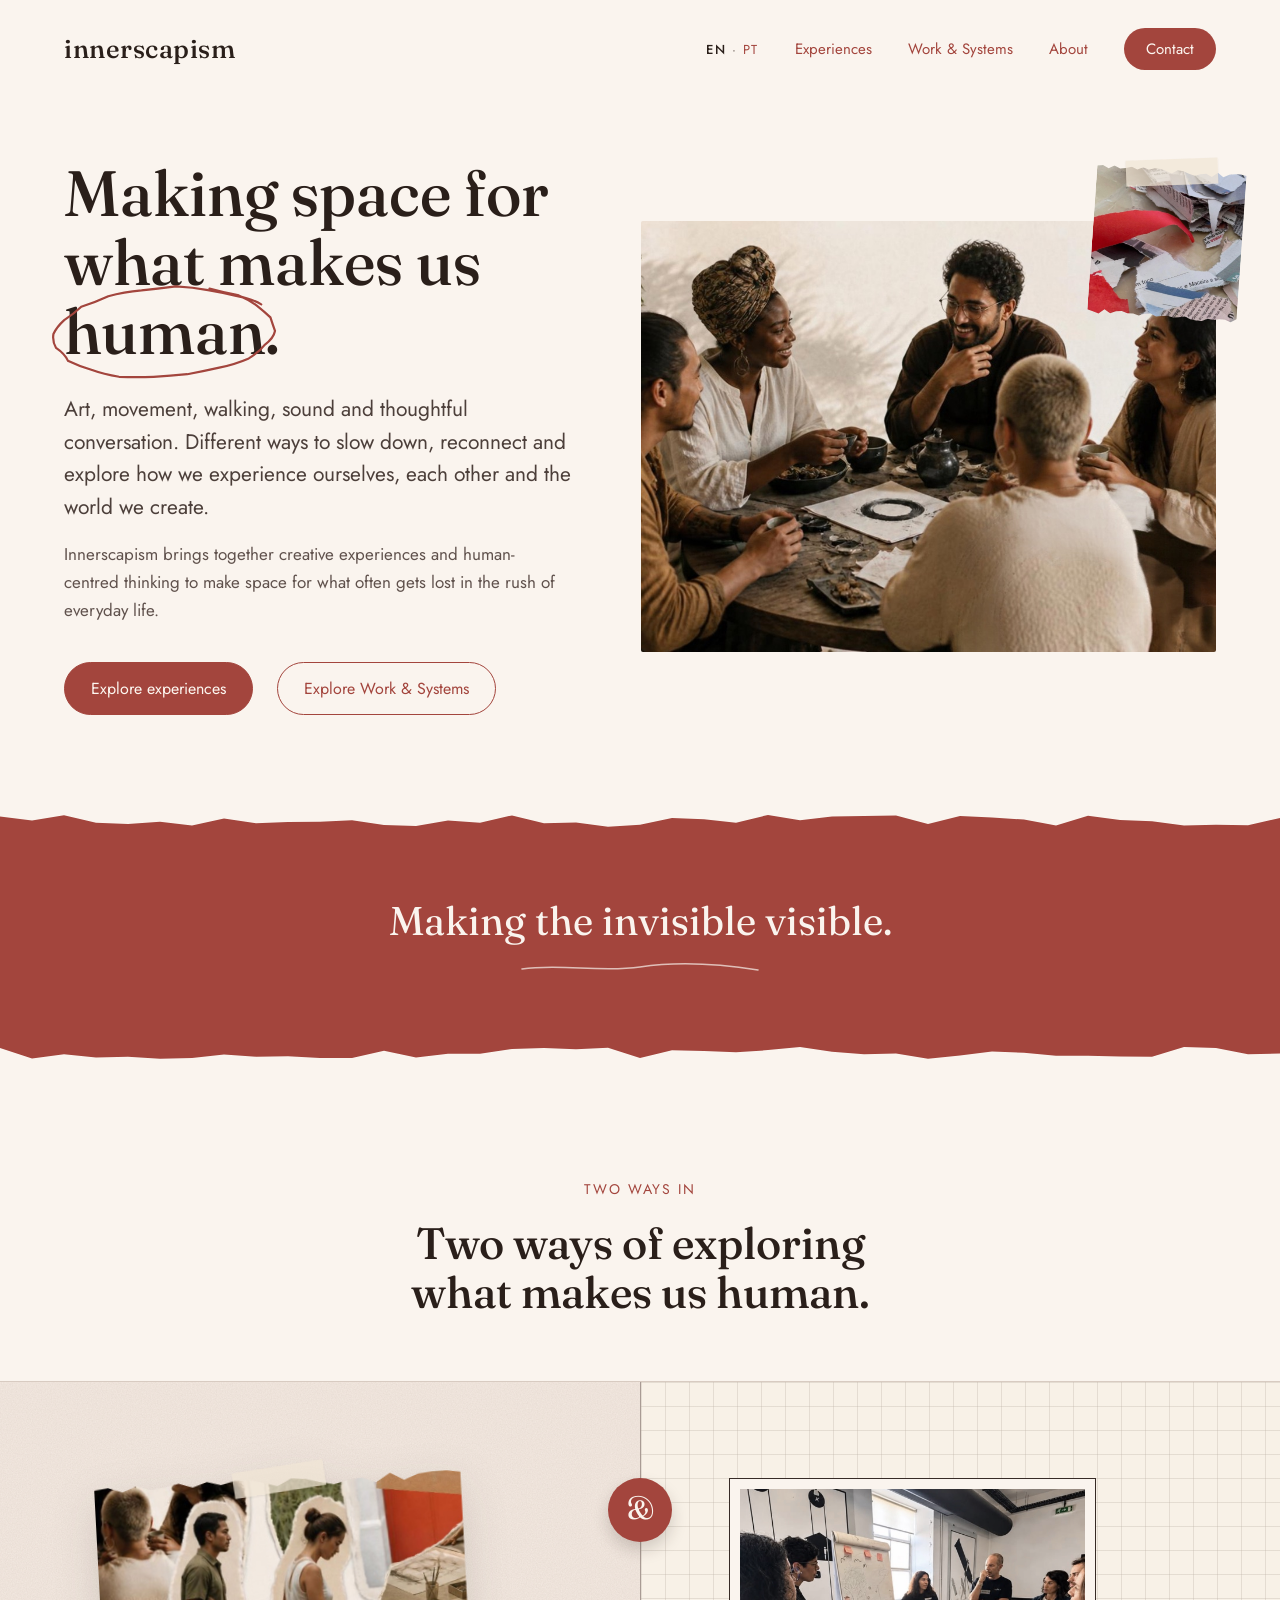
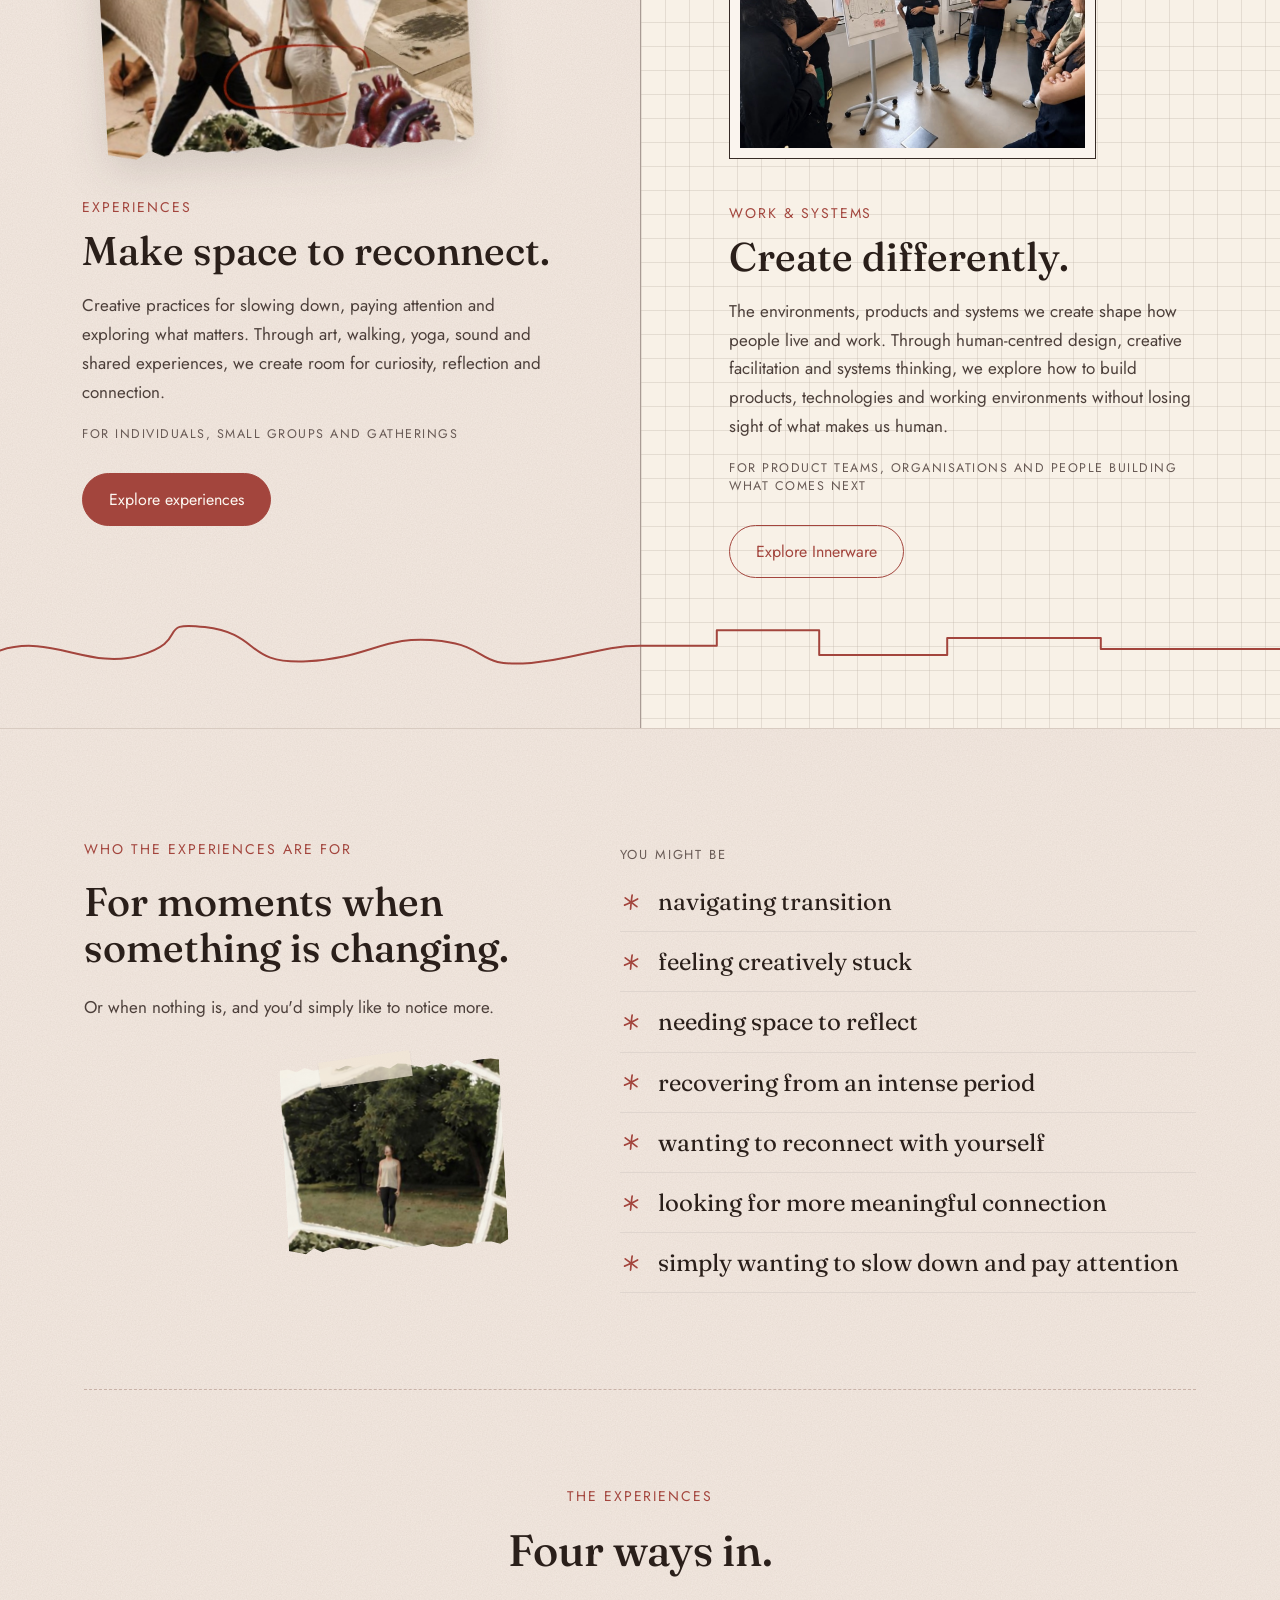
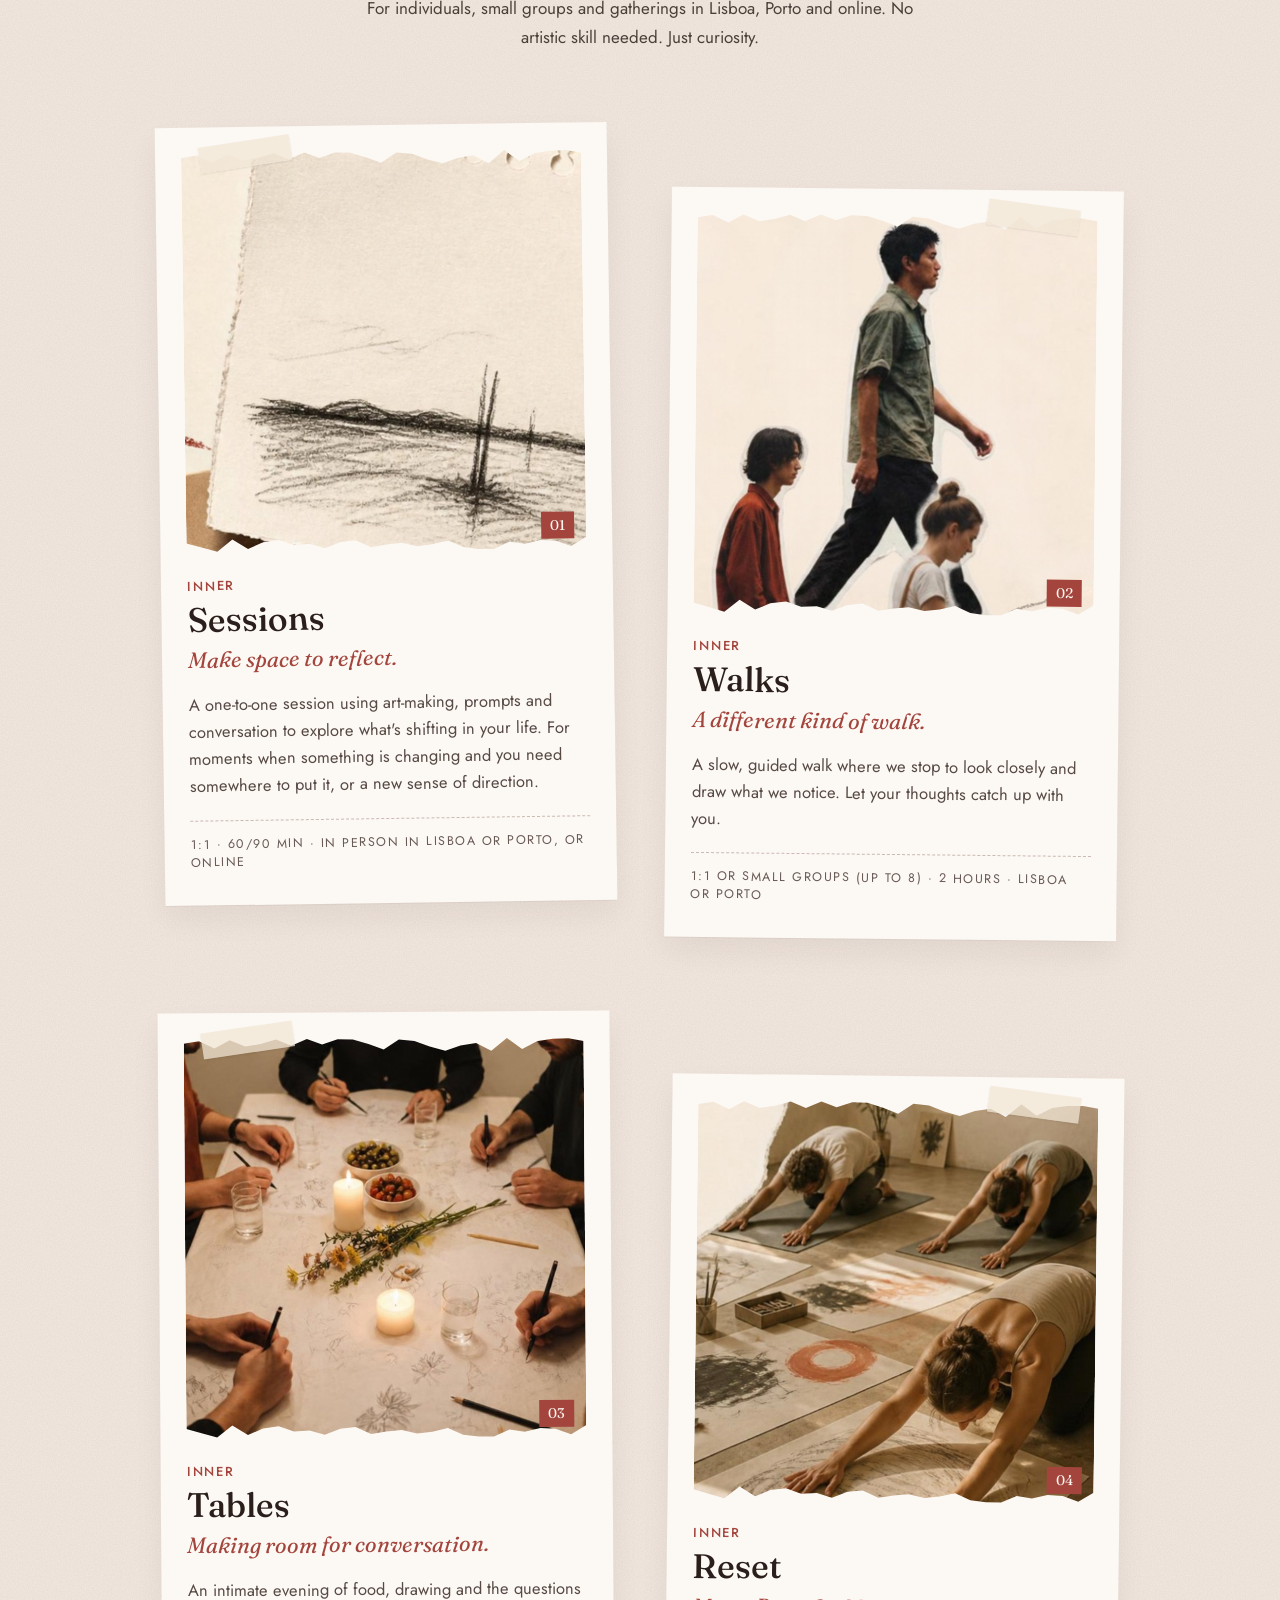
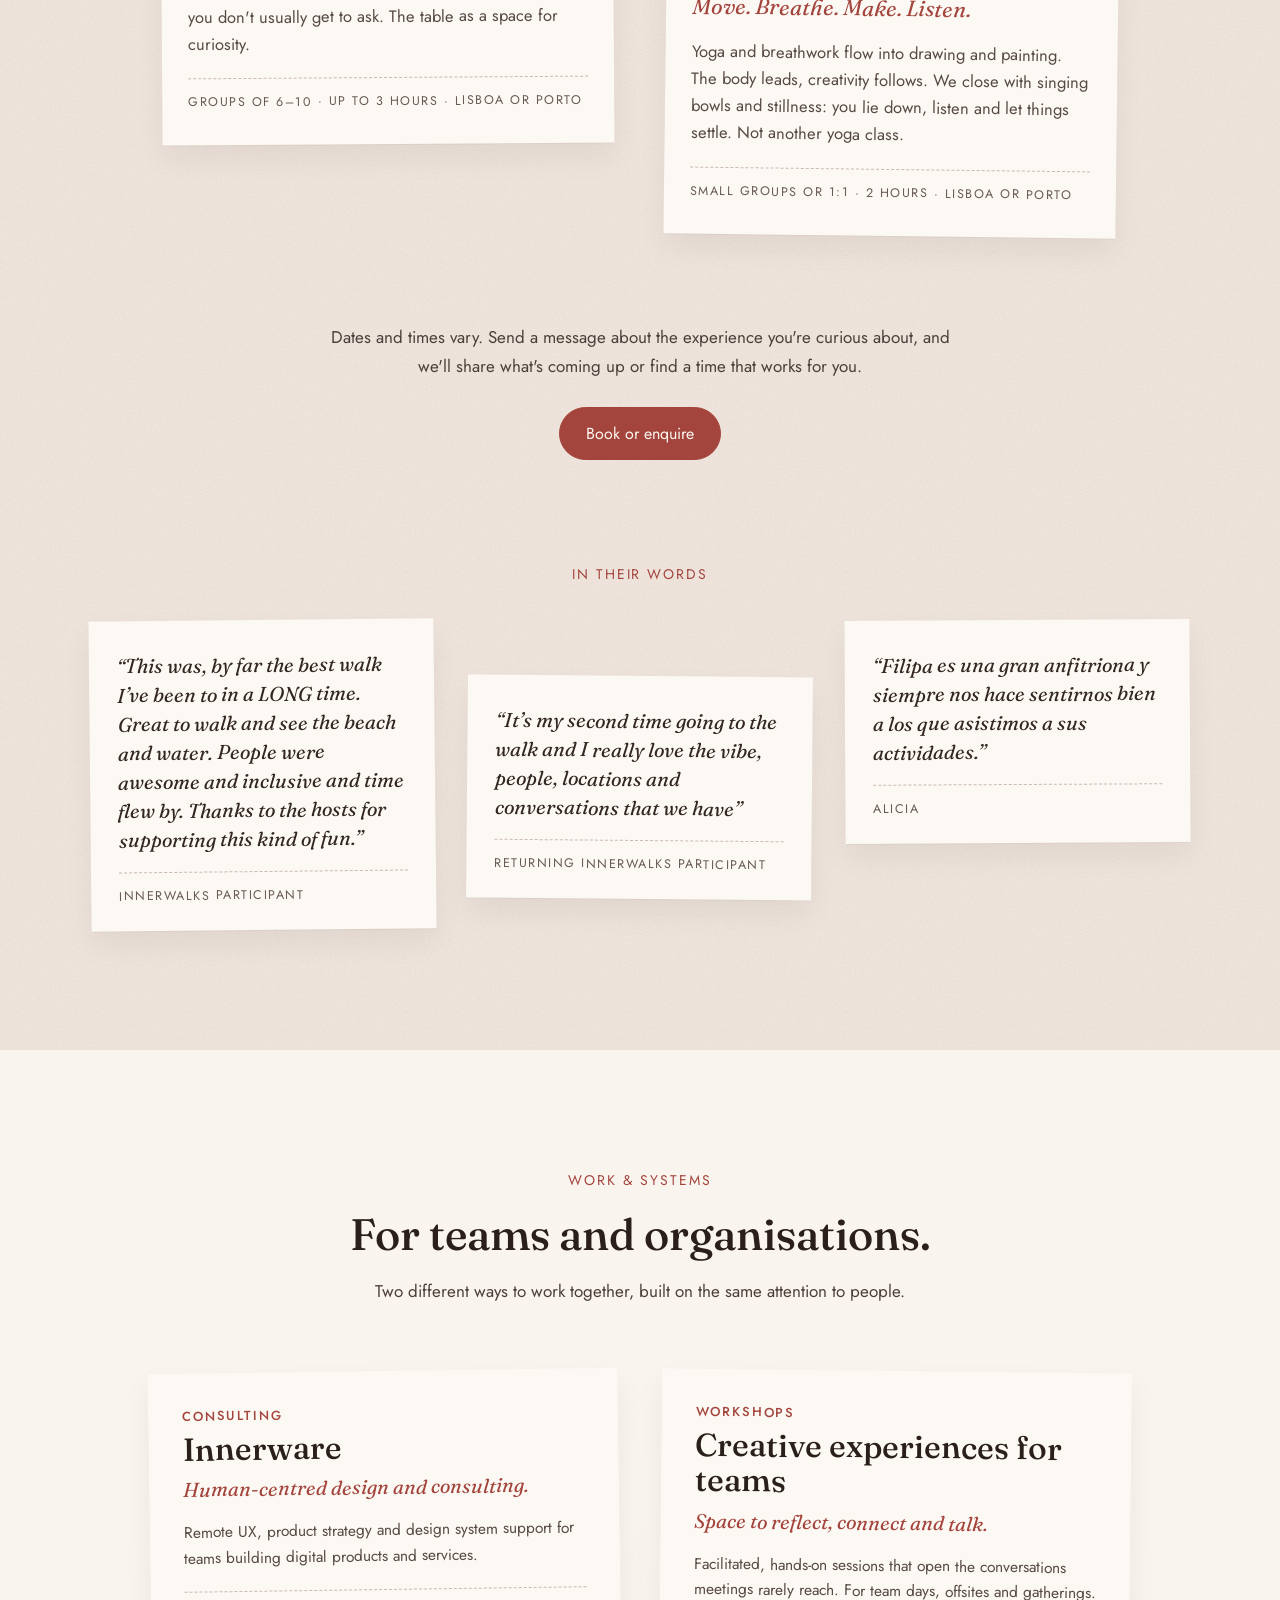
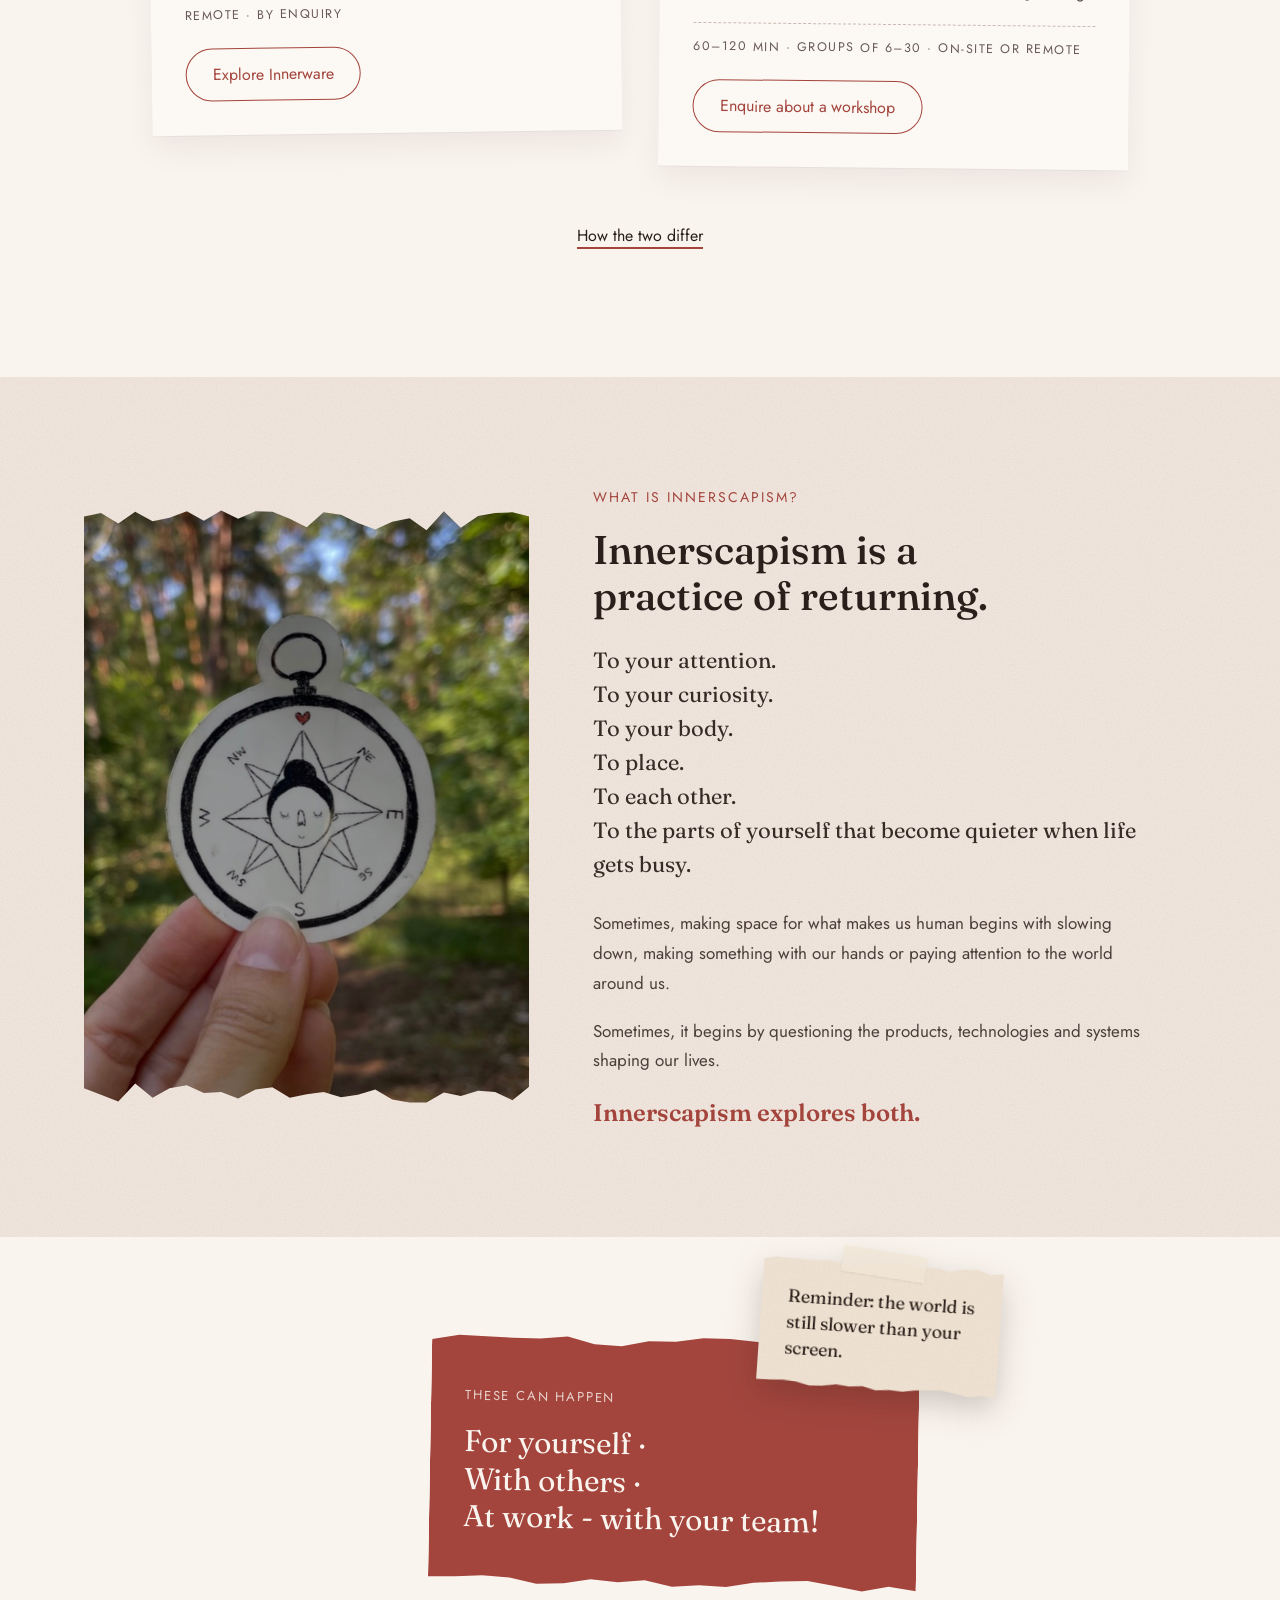
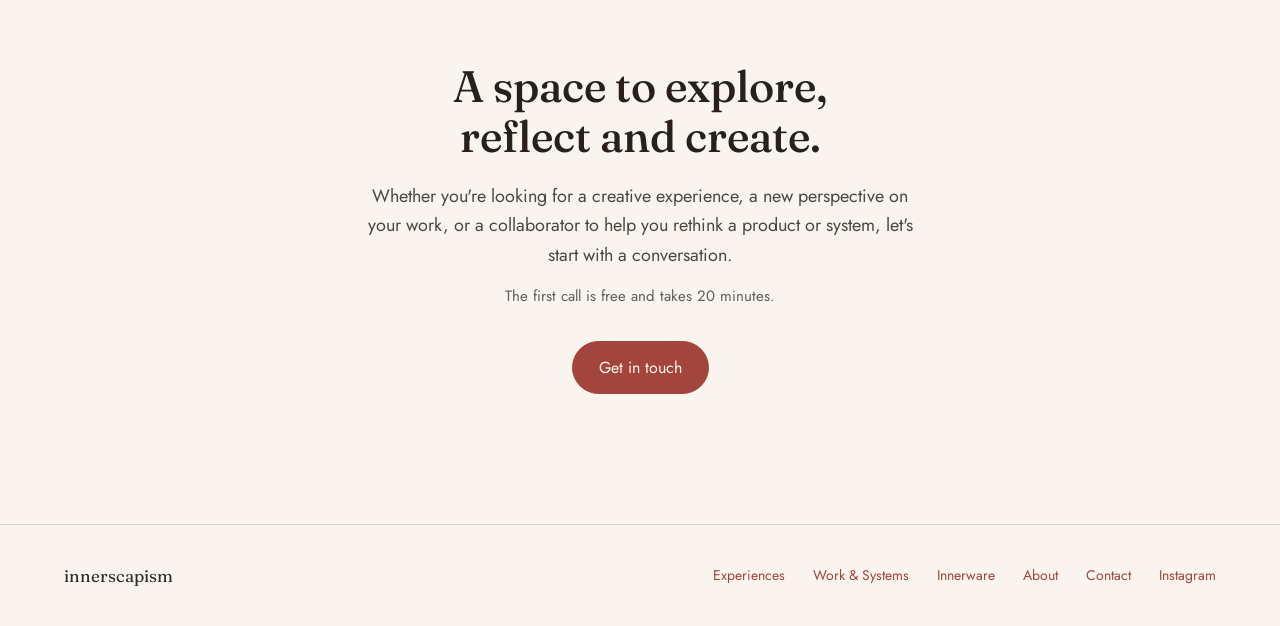
==== index.html @ fefcbd09 "Fold "Who the experiences are for" into the Experiences section Co-Authored-By: Claude Opus 5.5 <nor" ====
<!DOCTYPE html>
<html lang="en">
<head>
<meta charset="utf-8">
<meta name="viewport" content="width=device-width, initial-scale=1">
<title>innerscapism · Making space for what makes us human</title>
<meta name="description" content="Creative experiences in Lisboa, Porto and online, and human-centred design for teams and organisations. Art, walking, movement, sound and conversation: making space for what makes us human.">
<meta property="og:type" content="website">
<meta property="og:site_name" content="innerscapism">
<meta property="og:title" content="innerscapism · Making space for what makes us human">
<meta property="og:description" content="Creative experiences in Lisboa, Porto and online, and human-centred design for teams and organisations. Art, walking, movement, sound and conversation: making space for what makes us human.">
<meta property="og:url" content="https://innerscapism.com/">
<meta property="og:image" content="https://innerscapism.com/assets/images/share/home.jpg">
<meta property="og:image:width" content="1200">
<meta property="og:image:height" content="630">
<meta name="twitter:card" content="summary_large_image">
<link rel="canonical" href="https://innerscapism.com/">
<link rel="alternate" hreflang="en" href="https://innerscapism.com/">
<link rel="alternate" hreflang="pt-PT" href="https://innerscapism.com/pt/">
<link rel="alternate" hreflang="x-default" href="https://innerscapism.com/">
<meta property="og:locale" content="en_GB">
<meta property="og:locale:alternate" content="pt_PT">
<link href="https://fonts.googleapis.com/css2?family=Fraunces:ital,opsz,wght@0,9..144,400;0,9..144,500;0,9..144,600;1,9..144,400&family=Jost:wght@300;400;500&display=swap" rel="stylesheet">
<link rel="stylesheet" href="assets/css/innerscapism.css">
<style>
  html { scroll-behavior: smooth; }

  /* ---- Hero ---- */
  .hero-scrap { position: absolute; top: -52px; right: -26px; width: 26%; transform: rotate(4deg); z-index: 2; }
  .hero-scrap img { width: 100%; aspect-ratio: 1/1; object-fit: cover; display: block; box-shadow: 0 10px 18px rgba(24, 18, 17, 0.12); }
  .hero-scrap .tape { top: -10px; left: 50%; transform: translateX(-50%) rotate(-6deg); }
  .badge-paper { background-color: oklch(93% 0.025 75); color: oklch(25% 0.02 40); padding: 26px 26px 24px; font-family: 'Fraunces', serif; font-size: 18px; line-height: 1.45; }

  /* ---- Two paths: one spread, organic half and system half ---- */
  .split { padding: 120px 0 0; }
  .split-head { text-align: center; max-width: 680px; margin: 0 auto 64px; padding: 0 24px; }
  .split-grid { position: relative; display: grid; grid-template-columns: 1fr 1fr; border-top: 1px solid oklch(85% 0.02 60); border-bottom: 1px solid oklch(85% 0.02 60); }
  .half { padding: 96px 64px 150px; }
  .half-human { background-color: oklch(94% 0.015 65); }
  .half-system { border-left: 1px solid oklch(70% 0.02 50); }
  .half-inner { max-width: 470px; }
  .half-human .half-inner { margin-left: auto; margin-right: 24px; }
  .half-system .half-inner { margin-left: 24px; }
  .half h3 { font-family: 'Fraunces', serif; font-weight: 500; font-size: 40px; line-height: 1.1; margin: 0 0 18px; }
  .half-copy { font-size: 17px; line-height: 1.7; color: oklch(38% 0.02 40); margin: 0 0 18px; }
  .half-for { font-size: 12.5px; letter-spacing: 0.12em; text-transform: uppercase; color: oklch(48% 0.02 40); margin: 0 0 30px; }
  .human-photo { position: relative; width: 78%; margin: 0 0 44px 4%; transform: rotate(-3deg); filter: drop-shadow(0 14px 22px rgba(33, 25, 23, 0.14)); }
  .human-photo img { display: block; width: 100%; aspect-ratio: 4 / 3; object-fit: cover; }
  .human-photo .tape { top: -12px; left: 38%; transform: rotate(-6deg); }
  .system-photo { box-sizing: border-box; width: 78%; margin: 0 0 44px; padding: 10px; border: 1px solid oklch(30% 0.02 40); background: oklch(97% 0.01 70); }
  .system-photo img { display: block; width: 100%; aspect-ratio: 4 / 3; object-fit: cover; filter: grayscale(0.25); }
  .seam { position: absolute; left: 50%; top: 96px; transform: translateX(-50%); z-index: 2; width: 64px; height: 64px; border-radius: 50%; background: #a3453d; color: oklch(97% 0.01 70); display: grid; place-items: center; font-family: 'Fraunces', serif; font-size: 30px; line-height: 1; padding-bottom: 3px; box-sizing: border-box; box-shadow: 0 8px 16px rgba(40, 26, 20, 0.18); }
  .split-line { position: absolute; left: 0; right: 0; bottom: 48px; width: 100%; height: 70px; pointer-events: none; }

  /* ---- Who it's for ---- */
  .moments-list { list-style: none; padding: 0; margin: 0; }
  .moments-list li { font-family: 'Fraunces', serif; font-size: 24px; line-height: 1.3; padding: 14px 0 14px 38px; border-bottom: 1px solid oklch(88% 0.015 60); position: relative; }
  .moments-list li::before { content: ""; position: absolute; left: 2px; top: 50%; width: 18px; height: 18px; transform: translateY(-50%) rotate(8deg); background: url("data:image/svg+xml,%3Csvg xmlns='http://www.w3.org/2000/svg' viewBox='0 0 20 20'%3E%3Cg fill='none' stroke='%23a3453d' stroke-width='1.9' stroke-linecap='round'%3E%3Cpath d='M10.2 2.2 C10 7 10.4 13 10.6 17.8'/%3E%3Cpath d='M3 6.3 C7.5 8.6 12.5 11.6 17.2 14.2'/%3E%3Cpath d='M3.4 14.4 C8 11.8 12.6 8.6 16.8 5.6'/%3E%3C/g%3E%3C/svg%3E") no-repeat center / contain; }

  .stamp { position: relative; display: inline-block; transform: rotate(-3deg); margin: 40px 0 0 200px; }
  .stamp img { width: 220px; max-width: 100%; aspect-ratio: 47 / 40; object-fit: cover; display: block; }
  .stamp .tape { top: -8px; left: 40px; transform: rotate(-5deg); }

  /* ---- Experiences: four cards as a 2 x 2 grid on wide screens ---- */
  @media (min-width: 1001px) {
    .doors { grid-template-columns: repeat(2, minmax(0, 1fr)); max-width: 960px; gap: 72px 56px; }
    .doors .door:nth-child(odd) { margin-top: 0; }
    .doors .door:nth-child(even) { margin-top: 64px; }
    .doors .door { padding: 26px 26px 34px; }
    .doors .door-media img { aspect-ratio: 1 / 1; }
    .doors .door-title { font-size: 34px; }
    .doors .door-tag { font-size: 22px; }
    .doors .door-note { font-size: 16.5px; }
  }
  .exp-next { max-width: 620px; margin: 88px auto 0; text-align: center; }
  .exp-next p { font-size: 17px; line-height: 1.7; color: oklch(38% 0.02 40); margin: 0 0 26px; }

  /* ---- Testimonials ---- */
  .quotes { margin: 104px auto 0; max-width: 1100px; text-align: center; }
  .quotes-grid { display: grid; grid-template-columns: repeat(3, minmax(0, 1fr)); gap: 32px; text-align: left; max-width: 1100px; margin: 0 auto; align-items: start; }
  .quote { margin: 0; padding: 30px 28px 26px; }
  .quote:nth-child(1) { --tilt: -0.6deg; }
  .quote:nth-child(2) { --tilt: 0.5deg; }
  .quote:nth-child(3) { --tilt: -0.3deg; }
  .quote blockquote { margin: 0 0 18px; font-family: 'Fraunces', serif; font-style: italic; font-size: 20px; line-height: 1.45; color: oklch(28% 0.02 40); }
  .quote figcaption { font-size: 12.5px; letter-spacing: 0.12em; text-transform: uppercase; color: oklch(48% 0.02 40); padding-top: 14px; border-top: 1px dashed oklch(80% 0.02 50); }

  /* ---- Work & Systems ---- */
  .work-pair { display: grid; grid-template-columns: repeat(2, minmax(0, 1fr)); gap: 40px; max-width: 980px; margin: 0 auto; align-items: start; }
  .work-pair .door { padding: 36px 34px 34px; }
  .work-pair .door:nth-child(2) { margin-top: 0; }
  .work-pair .door-title { font-size: 32px; margin-bottom: 10px; }
  .work-pair .door-meta { margin-bottom: 24px; }

  /* ---- Closing ---- */
  .collage { position: relative; width: min(100%, 420px); margin: 90px auto 72px; }
  .collage .doors-note { margin: 0; width: 100%; }
  .closing-reminder { position: absolute; right: -150px; top: -74px; width: 240px; z-index: 2; transform: rotate(4deg); filter: drop-shadow(0 12px 16px rgba(40, 26, 20, 0.22)); }
  .closing-reminder .tape { top: -12px; left: 50%; transform: translateX(-50%) rotate(5deg); width: 84px; }
  .closing-reminder .badge-paper { margin: 0; text-align: left; }

  /* ---- Responsive ---- */
  @media (max-width: 860px) {
    .hero { grid-template-columns: 1fr !important; padding: 48px 28px 64px !important; gap: 48px !important; }
    .about { grid-template-columns: 1fr !important; padding: 72px 28px !important; gap: 36px !important; }
    .moments { grid-template-columns: 1fr !important; gap: 36px !important; padding-bottom: 72px !important; margin-bottom: 72px !important; }
    .section-pad { padding-left: 28px !important; padding-right: 28px !important; }
    .work-pair { grid-template-columns: 1fr; max-width: 560px; }
    .split-grid { grid-template-columns: 1fr; }
    .half { padding: 72px 28px 80px; }
    .half-human .half-inner, .half-system .half-inner { margin: 0 auto; max-width: 560px; }
    .half-system { border-left: 0; border-top: 1px solid oklch(70% 0.02 50); }
    .seam { position: relative; left: auto; top: auto; transform: none; margin: -32px auto; }
    .split-line { display: none; }
    .quotes-grid { grid-template-columns: 1fr; max-width: 520px; margin: 0 auto; }
    .quotes .door:nth-child(n) { margin-top: 0 !important; }
  }
  @media (max-width: 600px) {
    .hero { padding: 36px 18px 56px !important; gap: 40px !important; }
    .badge-paper { padding: 20px 20px 18px; font-size: 15px; }
    .hero-scrap { right: -6px; top: -20px; width: 34%; }
    .hero-sub { font-size: 18px !important; }
    .hero-desc { font-size: 16px !important; }
    .strip { padding: 64px 18px !important; }
    .strip p { font-size: 28px !important; }
    .about { padding: 56px 18px !important; }
    .about-copy p { font-size: 16px !important; }
    .moments { padding-bottom: 56px !important; margin-bottom: 64px !important; }
    .stamp { margin-left: 70px; }
    .moments-list li { font-size: 20px; }
    .section-pad { padding: 72px 18px 80px !important; }
    .split { padding-top: 72px; }
    .half { padding: 56px 18px 64px; }
    .half h3 { font-size: 30px; }
    .human-photo, .system-photo { width: 100%; margin-left: 0; }
    .work-pair .door { padding: 28px 22px 26px; }
    .quotes { margin-top: 72px; }
    .quote blockquote { font-size: 18px; }
    .exp-next { margin-top: 64px; }
    .contact { padding: 0 18px 64px !important; }
    .collage { margin-top: 96px; margin-bottom: 56px; }
    .closing-reminder { right: -6px; top: -88px; width: 200px; }
    .closing-reminder .badge-paper { padding: 18px 18px 16px; font-size: 15px; }
    .doors-note { box-sizing: border-box; padding: 40px 26px 38px; }
    .doors-note p { font-size: 26px !important; }
  }
</style>
</head>
<body>

<div id="top" style="font-family: 'Jost', sans-serif; color: oklch(25% 0.02 40); background: oklch(97% 0.01 70); overflow-x: hidden;">

  <!-- NAV -->
  <a class="skip-link" href="#main">Skip to content</a>
  <div class="nav" style="display:flex; align-items:center; justify-content:space-between; padding: 28px 64px; position: sticky; top:0; z-index: 10; background: oklch(97% 0.01 70 / 0.9); backdrop-filter: blur(6px);">
    <a href="/" data-local="index.html" style="font-family:'Fraunces', serif; font-size: 26px; letter-spacing: 0.02em; font-weight: 500; text-decoration:none; color: oklch(25% 0.02 40);" aria-label="innerscapism, home">innerscapism</a>
    <nav class="nav-links" aria-label="Main menu" style="display:flex; gap: 36px; align-items:center; font-size: 15px;">
      <span class="lang-switch"><span aria-current="true">EN</span> · <a href="/pt/" data-local="pt/index.html" hreflang="pt-PT" lang="pt-PT" aria-label="Ver em português">PT</a></span>
      <a href="/#experiences" data-local="index.html#experiences" style="text-decoration:none;">Experiences</a>
      <a href="/work" data-local="work.html" style="text-decoration:none;">Work &amp; Systems</a>
      <a href="/about" data-local="about.html" style="text-decoration:none;">About</a>
      <a href="/contact" data-local="contact.html" class="cta-pill" style="text-decoration:none; padding: 10px 22px; background: #a3453d; color: oklch(98% 0.01 70); border-radius: 999px;">Contact</a>
    </nav>
  </div>
  <!-- /NAV -->

  <main id="main">

  <!-- 1. HERO -->
  <section class="hero" style="display:grid; grid-template-columns: 0.95fr 1.05fr; gap: 56px; padding: 60px 64px 100px; align-items:center;" aria-labelledby="hero-title">
    <div>
      <h1 id="hero-title" style="font-family:'Fraunces', serif; font-weight: 500; font-size: 64px; line-height: 1.08; margin: 0 0 28px; max-width: 620px;">Making space for what makes us <span class="circled">human<svg viewBox="0 0 200 60" preserveAspectRatio="none" aria-hidden="true"><path d="M139.3 4.4 Q151.2 6.6 164.0 8.2 Q173.7 11.0 180.6 14.3 Q186.9 17.6 192.5 21.2 Q194.4 25.1 196.5 29.1 Q195.3 33.3 187.5 37.2 Q182.7 41.4 173.6 45.1 Q162.2 48.4 147.8 50.5 Q134.1 52.6 119.9 54.3 Q105.2 55.3 90.4 55.8 Q75.3 56.3 60.3 55.8 Q46.9 54.3 36.1 51.7 Q24.9 49.4 15.6 46.4 Q12.8 42.4 5.3 39.0 Q1.9 35.1 3.0 30.9 Q5.9 26.7 12.4 22.8 Q20.9 19.1 27.3 15.0 Q40.0 12.3 50.9 8.9 Q64.4 6.4 79.9 5.5 Q94.7 4.4 110.0 3.1 Q124.9 3.6 138.0 5.3 Q150.8 6.7 162.6 8.7 Q176.2 10.3 184.5 13.6" fill="none" stroke="#a3453d" stroke-width="2.2" stroke-linecap="round" vector-effect="non-scaling-stroke"/></svg></span>.</h1>
      <p class="hero-sub" style="font-size: 21px; line-height: 1.55; color: oklch(38% 0.02 40); max-width: 540px; margin: 0 0 16px;">Art, movement, walking, sound and thoughtful conversation. Different ways to slow down, reconnect and explore how we experience ourselves, each other and the world we create.</p>
      <p class="hero-desc" style="font-size: 17px; line-height: 1.65; color: oklch(45% 0.02 40); max-width: 500px; margin: 0 0 38px;">Innerscapism brings together creative experiences and human-centred thinking to make space for what often gets lost in the rush of everyday life.</p>
      <div class="btn-row">
        <a href="/#experiences" data-local="index.html#experiences" class="btn-primary">Explore experiences</a>
        <a href="/work" data-local="work.html" class="btn-secondary">Explore Work &amp; Systems</a>
      </div>
    </div>
    <div style="position: relative;">
      <img width="1080" height="740" src="assets/images/experiences/gathering.jpg" alt="Friends talking and laughing around a table with tea, food and a drawn circle" style="width: 100%; height: auto; aspect-ratio: 4/3; display:block; border-radius: 2px; object-fit: cover;">
      <div class="hero-scrap">
        <span class="tape"></span>
        <img width="522" height="700" class="torn" src="assets/images/collage-paper.jpg" alt="Torn newspaper and red paper gathered for collage">
      </div>
    </div>
  </section>

  <!-- 2. RUST BAND -->
  <div class="strip torn-band" style="color: oklch(97% 0.01 70); padding: 80px 64px 84px; text-align: center; background-color: #A3453D">
    <p style="font-family:'Fraunces', serif; font-size: 40px; line-height: 1.3; max-width: 780px; margin: 0 auto; font-weight: 400;">Making the invisible visible.</p>
    <svg class="scribble-under" viewBox="0 0 240 14" aria-hidden="true"><path d="M2 8 C40 2 80 12 120 6 S200 3 238 9" fill="none" stroke="oklch(97% 0.01 70)" stroke-width="1.6" stroke-linecap="round" opacity="0.7"/></svg>
  </div>

  <!-- 3. TWO PATHS: one spread, two halves (organic / system) -->
  <section class="split" aria-labelledby="paths-title">
    <div class="split-head">
      <p class="kicker">Two ways in</p>
      <h2 id="paths-title" style="font-family:'Fraunces', serif; font-weight: 500; font-size: 44px; margin: 0; line-height: 1.12; text-wrap: balance;">Two ways of exploring what makes us human.</h2>
    </div>
    <div class="split-grid">
      <article class="half half-human paper">
        <div class="half-inner">
          <div class="human-photo">
            <span class="tape"></span>
            <img width="592" height="740" class="torn" src="assets/images/experiences/retreats.jpg" alt="Collage of people gathering, walking, drawing and moving together" loading="lazy" decoding="async">
          </div>
          <p class="kicker" style="margin-bottom: 12px;">Experiences</p>
          <h3>Make space to reconnect.</h3>
          <p class="half-copy">Creative practices for slowing down, paying attention and exploring what matters. Through art, walking, yoga, sound and shared experiences, we create room for curiosity, reflection and connection.</p>
          <p class="half-for">For individuals, small groups and gatherings</p>
          <a href="/#experiences" data-local="index.html#experiences" class="btn-primary">Explore experiences</a>
        </div>
      </article>
      <span class="seam" aria-hidden="true">&amp;</span>
      <article class="half half-system grid-paper">
        <div class="half-inner">
          <div class="system-photo">
            <img width="1200" height="1035" src="assets/images/team-workshop.jpg" alt="A team gathered around a flipchart covered in drawings during a creative workshop" loading="lazy" decoding="async">
          </div>
          <p class="kicker" style="margin-bottom: 12px;">Work &amp; Systems</p>
          <h3>Create differently.</h3>
          <p class="half-copy">The environments, products and systems we create shape how people live and work. Through human-centred design, creative facilitation and systems thinking, we explore how to build products, technologies and working environments without losing sight of what makes us human.</p>
          <p class="half-for">For product teams, organisations and people building what comes next</p>
          <a href="/innerware" data-local="innerware.html" class="btn-secondary">Explore Innerware</a>
        </div>
      </article>
      <svg class="split-line" viewBox="0 0 1000 90" preserveAspectRatio="none" aria-hidden="true">
        <path d="M0 52 C40 30 70 78 110 58 C150 38 120 14 160 22 C205 31 190 70 240 66 C290 62 300 30 345 40 C385 49 370 74 415 68 C450 63 470 46 500 46 L560 46 L560 26 L640 26 L640 58 L740 58 L740 36 L860 36 L860 50 L1000 50" fill="none" stroke="#a3453d" stroke-width="2" stroke-linecap="round" stroke-linejoin="round" vector-effect="non-scaling-stroke"/>
      </svg>
    </div>
  </section>

  <!-- 5. EXPERIENCES -->
  <section id="experiences" class="experiences paper section-pad" style="padding: 110px 64px 120px; background-color: oklch(94% 0.015 65); scroll-margin-top: 70px;" aria-labelledby="exp-title">
      <!-- WHO IT'S FOR -->
    <section class="moments" style="display:grid; grid-template-columns: 0.9fr 1.1fr; gap: 64px; padding: 0 0 96px; margin: 0 auto 96px; align-items:start; max-width: 1112px; border-bottom: 1px dashed oklch(78% 0.03 45);" aria-labelledby="moments-title">
      <div>
        <p class="kicker">Who the experiences are for</p>
        <h2 id="moments-title" style="font-family:'Fraunces', serif; font-weight: 500; font-size: 40px; margin: 0 0 22px; line-height: 1.15;">For moments when something is changing.</h2>
        <p style="font-size: 17px; line-height: 1.75; color: oklch(38% 0.02 40); margin: 0; max-width: 420px;">Or when nothing is, and you'd simply like to notice more.</p>
        <div class="stamp">
          <span class="tape"></span>
          <img width="470" height="400" class="torn" src="assets/images/experiences/meadow.jpg" alt="A person standing still in a meadow, looking up at the trees" loading="lazy" decoding="async">
        </div>
      </div>
      <div>
        <p style="font-size: 13px; letter-spacing: 0.14em; text-transform: uppercase; color: oklch(48% 0.02 40); margin: 6px 0 8px;">You might be</p>
        <ul class="moments-list">
          <li>navigating transition</li>
          <li>feeling creatively stuck</li>
          <li>needing space to reflect</li>
          <li>recovering from an intense period</li>
          <li>wanting to reconnect with yourself</li>
          <li>looking for more meaningful connection</li>
          <li>simply wanting to slow down and pay attention</li>
        </ul>
      </div>
    </section>

    <div style="text-align:center; margin: 0 auto 72px; max-width: 640px;">
      <p class="kicker">The experiences</p>
      <h2 id="exp-title" style="font-family:'Fraunces', serif; font-weight: 500; font-size: 44px; margin: 0 0 18px; line-height: 1.12;">Four ways in.</h2>
      <p class="body-copy" style="margin: 0 auto; text-align: center;">For individuals, small groups and gatherings in Lisboa, Porto and online. No artistic skill needed. Just curiosity.</p>
    </div>

    <div class="doors">

      <article class="door" id="inner-sessions">
        <div class="door-media">
          <span class="tape"></span>
          <img width="560" height="720" class="torn" src="assets/images/experiences/sessions.jpg" alt="Torn sketchbook page with a charcoal drawing of a horizon" loading="lazy" decoding="async">
          <span class="door-num">01</span>
        </div>
        <h3 class="door-title"><span>Inner</span>Sessions</h3>
        <p class="door-tag">Make space to reflect.</p>
        <p class="door-note">A one-to-one session using art-making, prompts and conversation to explore what's shifting in your life. For moments when something is changing and you need somewhere to put it, or a new sense of direction.</p>
        <div class="door-meta">1:1 · 60/90 min · In person in Lisboa or Porto, or online</div>
      </article>

      <article class="door" id="inner-walks">
        <div class="door-media">
          <span class="tape"></span>
          <img width="540" height="920" class="torn" style="object-position: top;" src="assets/images/experiences/walks.jpg" alt="Three people walking slowly, collaged on paper" loading="lazy" decoding="async">
          <span class="door-num">02</span>
        </div>
        <h3 class="door-title"><span>Inner</span>Walks</h3>
        <p class="door-tag">A different kind of walk.</p>
        <p class="door-note">A slow, guided walk where we stop to look closely and draw what we notice. Let your thoughts catch up with you.</p>
        <div class="door-meta">1:1 or small groups (up to 8) · 2 hours · Lisboa or Porto</div>
      </article>

      <article class="door" id="inner-tables">
        <div class="door-media">
          <span class="tape"></span>
          <img width="903" height="624" class="torn" src="assets/images/experiences/tables.jpg" alt="People drawing around a candlelit table with olives and tomatoes" loading="lazy" decoding="async">
          <span class="door-num">03</span>
        </div>
        <h3 class="door-title"><span>Inner</span>Tables</h3>
        <p class="door-tag">Making room for conversation.</p>
        <p class="door-note">An intimate evening of food, drawing and the questions you don't usually get to ask. The table as a space for curiosity.</p>
        <div class="door-meta">Groups of 6–10 · Up to 3 hours · Lisboa or Porto</div>
      </article>

      <article class="door" id="inner-reset">
        <div class="door-media">
          <span class="tape"></span>
          <img width="610" height="900" class="torn" src="assets/images/experiences/reset.jpg" alt="People stretching on mats beside large charcoal and paint drawings" loading="lazy" decoding="async">
          <span class="door-num">04</span>
        </div>
        <h3 class="door-title"><span>Inner</span>Reset</h3>
        <p class="door-tag">Move. Breathe. Make. Listen.</p>
        <p class="door-note">Yoga and breathwork flow into drawing and painting. The body leads, creativity follows. We close with singing bowls and stillness: you lie down, listen and let things settle. Not another yoga class.</p>
        <div class="door-meta">Small groups or 1:1 · 2 hours · Lisboa or Porto</div>
      </article>

    </div>

    <div class="exp-next">
      <p>Dates and times vary. Send a message about the experience you're curious about, and we'll share what's coming up or find a time that works for you.</p>
      <a href="/contact#experiences" data-local="contact.html#experiences" class="btn-primary">Book or enquire</a>
    </div>

    <!-- TESTIMONIALS -->
    <section class="quotes" aria-labelledby="quotes-title">
      <p class="kicker" id="quotes-title" style="margin-bottom: 36px;">In their words</p>
      <div class="quotes-grid">
        <figure class="quote door">
          <blockquote>“This was, by far the best walk I’ve been to in a LONG time. Great to walk and see the beach and water. People were awesome and inclusive and time flew by. Thanks to the hosts for supporting this kind of fun.”</blockquote>
          <figcaption>InnerWalks participant</figcaption>
        </figure>
        <figure class="quote door">
          <blockquote>“It’s my second time going to the walk and I really love the vibe, people, locations and conversations that we have”</blockquote>
          <figcaption>Returning InnerWalks participant</figcaption>
        </figure>
        <figure class="quote door">
          <blockquote lang="es">“Filipa es una gran anfitriona y siempre nos hace sentirnos bien a los que asistimos a sus actividades.”</blockquote>
          <figcaption>Alicia</figcaption>
        </figure>
      </div>
    </section>
  </section>

  <!-- 6. WORK & SYSTEMS -->
  <section id="work" class="section-pad" style="padding: 120px 64px 130px; scroll-margin-top: 70px;" aria-labelledby="work-title">
    <div style="text-align:center; margin: 0 auto 64px; max-width: 680px;">
      <p class="kicker">Work &amp; Systems</p>
      <h2 id="work-title" style="font-family:'Fraunces', serif; font-weight: 500; font-size: 44px; margin: 0 0 18px; line-height: 1.12;">For teams and organisations.</h2>
      <p class="body-copy" style="margin: 0 auto; text-align: center;">Two different ways to work together, built on the same attention to people.</p>
    </div>
    <div class="work-pair">
      <article class="door">
        <h3 class="door-title"><span>Consulting</span>Innerware</h3>
        <p class="door-tag">Human-centred design and consulting.</p>
        <p class="door-note">Remote UX, product strategy and design system support for teams building digital products and services.</p>
        <div class="door-meta">Remote · By enquiry</div>
        <a href="/innerware" data-local="innerware.html" class="btn-secondary">Explore Innerware</a>
      </article>
      <article class="door">
        <h3 class="door-title"><span>Workshops</span>Creative experiences for teams</h3>
        <p class="door-tag">Space to reflect, connect and talk.</p>
        <p class="door-note">Facilitated, hands-on sessions that open the conversations meetings rarely reach. For team days, offsites and gatherings.</p>
        <div class="door-meta">60–120 min · Groups of 6–30 · On-site or remote</div>
        <a href="/contact#work" data-local="contact.html#work" class="btn-secondary">Enquire about a workshop</a>
      </article>
    </div>
    <p style="text-align: center; margin: 56px 0 0;"><a href="/work" data-local="work.html" class="text-link">How the two differ</a></p>
  </section>

  <!-- 7. PHILOSOPHY -->
  <div class="paper" style="background-color: oklch(94% 0.015 65);">
  <section id="philosophy" class="about" style="display:grid; grid-template-columns: 0.85fr 1.15fr; gap: 64px; padding: 110px 64px; align-items:center; max-width: 1240px; margin: 0 auto; box-sizing: border-box;" aria-labelledby="philosophy-title">
    <img width="1015" height="1100" class="torn" src="assets/images/compass-forest.jpg" alt="A hand holding up a hand-drawn paper compass in a sunlit forest" loading="lazy" decoding="async" style="width: 100%; height: auto; aspect-ratio: 3/4; display:block; object-fit: cover;">
    <div class="about-copy">
      <p class="kicker">What is Innerscapism?</p>
      <h2 id="philosophy-title" style="font-family:'Fraunces', serif; font-weight: 500; font-size: 40px; margin: 0 0 24px; line-height: 1.15;">Innerscapism is a<br>practice of returning.</h2>
      <p style="font-family:'Fraunces', serif; font-size: 22px; line-height: 1.55; color: oklch(30% 0.02 40); margin: 0 0 28px; max-width: 560px;">To your attention.<br>To your curiosity.<br>To your body.<br>To place.<br>To each other.<br>To the parts of yourself that become quieter when life gets busy.</p>
      <p style="font-size: 17px; line-height: 1.75; color: oklch(38% 0.02 40); margin: 0 0 18px; max-width: 560px;">Sometimes, making space for what makes us human begins with slowing down, making something with our hands or paying attention to the world around us.</p>
      <p style="font-size: 17px; line-height: 1.75; color: oklch(38% 0.02 40); margin: 0 0 22px; max-width: 560px;">Sometimes, it begins by questioning the products, technologies and systems shaping our lives.</p>
      <p style="font-family:'Fraunces', serif; font-weight: 600; font-size: 24px; color: #a3453d; margin: 0;">Innerscapism explores both.</p>
    </div>
  </section>
  </div>

  <!-- 8. CLOSING -->
  <section id="contact" class="contact" style="padding: 10px 64px 130px; text-align:center;" aria-labelledby="closing-title">
    <div class="collage">
      <aside class="doors-note torn-note paper" aria-label="Where the experiences happen">
        <div style="font-size: 13px; letter-spacing: 0.14em; text-transform: uppercase; opacity: 0.8; margin-bottom: 18px;">These can happen</div>
        <p style="font-family:'Fraunces', serif; font-size: 30px; line-height: 1.25; margin: 0;">
          For yourself ·<br>
          With others ·<br>
          At work - with your team!
        </p>
      </aside>
      <div class="closing-reminder"><span class="tape"></span><p class="badge-paper torn-note paper">Reminder: the world is still slower than your screen.</p></div>
    </div>
    <h2 id="closing-title" style="font-family:'Fraunces', serif; font-weight: 500; font-size: 44px; line-height: 1.15; margin: 0 auto 20px; max-width: 640px; text-wrap: balance;">A space to explore, reflect and create.</h2>
    <p class="contact-desc" style="font-size: 18px; line-height: 1.65; color: oklch(40% 0.02 40); margin: 0 auto 14px; max-width: 560px;">Whether you're looking for a creative experience, a new perspective on your work, or a collaborator to help you rethink a product or system, let's start with a conversation.</p>
    <p style="font-size: 15px; color: oklch(48% 0.02 40); margin: 0 auto 34px;">The first call is free and takes 20 minutes.</p>
    <a href="/contact" data-local="contact.html" class="btn-primary">Get in touch</a>
  </section>

  </main>

  <!-- FOOTER -->
  <footer class="footer" style="padding: 40px 64px; border-top: 1px solid oklch(88% 0.015 60); display:flex; justify-content:space-between; align-items:center; gap: 24px; font-size: 14px; color: oklch(50% 0.02 40);">
    <a href="/" data-local="index.html" style="font-family:'Fraunces', serif; font-size: 17px; color: oklch(30% 0.02 40); text-decoration: none;">innerscapism</a>
    <nav class="footer-links" aria-label="Footer">
      <a href="/#experiences" data-local="index.html#experiences">Experiences</a>
      <a href="/work" data-local="work.html">Work &amp; Systems</a>
      <a href="/innerware" data-local="innerware.html">Innerware</a>
      <a href="/about" data-local="about.html">About</a>
      <a href="/contact" data-local="contact.html">Contact</a>
      <a href="https://www.instagram.com/innerscapism/">Instagram</a>
    </nav>
  </footer>
  <!-- /FOOTER -->

</div>

<script>
  // Opened as a local file (not on innerscapism.com): use file paths for clean links.
  if (location.protocol === 'file:') {
    document.querySelectorAll('a[data-local]').forEach(function (a) { a.href = a.getAttribute('data-local'); });
  }
</script>
</body>
</html>
---- assets/css/innerscapism.css ----
/* Shared Innerscapism styles: paper, tape, torn edges, hand-drawn marks, cards, nav and footer */
body { margin: 0; background: oklch(97% 0.01 70); }
img { height: auto; }  /* width/height attributes reserve space; CSS keeps each image's shape */
a { color: #a3453d; }
a:hover { color: #8a382f; }
/* ---- Paper, tape & hand-drawn marks ---- */
.paper {
  background-image: url("data:image/svg+xml,%3Csvg xmlns='http://www.w3.org/2000/svg' width='220' height='220'%3E%3Cfilter id='n'%3E%3CfeTurbulence type='fractalNoise' baseFrequency='.8' numOctaves='3' stitchTiles='stitch'/%3E%3CfeColorMatrix values='0 0 0 0 .35 0 0 0 0 .25 0 0 0 0 .2 0 0 0 .14 0'/%3E%3C/filter%3E%3Crect width='100%25' height='100%25' filter='url(%23n)'/%3E%3C/svg%3E");
}
.torn { clip-path: polygon(0.0% 1.1%, 3.8% 0.5%, 7.7% 2.3%, 11.5% 0.3%, 15.4% 1.9%, 19.2% 1.3%, 23.1% 0.2%, 26.9% 1.8%, 30.8% 0.1%, 34.6% 1.5%, 38.5% 0.2%, 42.3% 0.3%, 46.2% 1.5%, 50.0% 2.9%, 53.8% 0.4%, 57.7% 0.8%, 61.5% 2.2%, 65.4% 3.3%, 69.2% 2.0%, 73.1% 1.4%, 76.9% 3.4%, 80.8% 0.2%, 84.6% 3.0%, 88.5% 1.0%, 92.3% 0.5%, 96.2% 0.4%, 100.0% 1.1%, 100.0% 97.1%, 96.2% 99.4%, 92.3% 98.0%, 88.5% 97.8%, 84.6% 98.7%, 80.8% 98.1%, 76.9% 99.8%, 73.1% 99.8%, 69.2% 99.3%, 65.4% 97.6%, 61.5% 98.5%, 57.7% 98.9%, 53.8% 98.0%, 50.0% 98.4%, 46.2% 99.0%, 42.3% 97.2%, 38.5% 97.6%, 34.6% 99.1%, 30.8% 98.0%, 26.9% 98.2%, 23.1% 96.9%, 19.2% 97.4%, 15.4% 99.0%, 11.5% 96.6%, 7.7% 99.6%, 3.8% 98.5%, 0.0% 97.4%); }
.torn-band { clip-path: polygon(0.0% 0.8%, 2.5% 2.4%, 5.0% 0.2%, 7.5% 3.3%, 10.0% 3.8%, 12.5% 2.9%, 15.0% 4.4%, 17.5% 1.6%, 20.0% 3.5%, 22.5% 3.0%, 25.0% 2.9%, 27.5% 2.3%, 30.0% 4.2%, 32.5% 4.7%, 35.0% 2.4%, 37.5% 3.3%, 40.0% 0.3%, 42.5% 3.5%, 45.0% 3.2%, 47.5% 5.0%, 50.0% 4.1%, 52.5% 1.4%, 55.0% 1.9%, 57.5% 3.3%, 60.0% 0.1%, 62.5% 2.3%, 65.0% 0.8%, 67.5% 0.6%, 70.0% 0.3%, 72.5% 3.8%, 75.0% 0.6%, 77.5% 1.2%, 80.0% 2.0%, 82.5% 4.4%, 85.0% 0.4%, 87.5% 2.2%, 90.0% 2.7%, 92.5% 4.4%, 95.0% 4.1%, 97.5% 4.3%, 100.0% 1.4%, 100.0% 97.9%, 97.5% 98.2%, 95.0% 95.6%, 92.5% 95.2%, 90.0% 99.2%, 87.5% 99.1%, 85.0% 98.8%, 82.5% 98.8%, 80.0% 97.6%, 77.5% 97.1%, 75.0% 98.7%, 72.5% 100.0%, 70.0% 97.9%, 67.5% 98.2%, 65.0% 97.2%, 62.5% 95.2%, 60.0% 96.5%, 57.5% 97.4%, 55.0% 96.9%, 52.5% 96.6%, 50.0% 99.7%, 47.5% 95.5%, 45.0% 96.1%, 42.5% 95.6%, 40.0% 96.0%, 37.5% 98.0%, 35.0% 98.0%, 32.5% 99.5%, 30.0% 96.8%, 27.5% 99.7%, 25.0% 99.7%, 22.5% 99.0%, 20.0% 99.2%, 17.5% 98.3%, 15.0% 99.7%, 12.5% 100.0%, 10.0% 99.2%, 7.5% 99.5%, 5.0% 98.2%, 2.5% 99.9%, 0.0% 95.6%); }
.torn-note { clip-path: polygon(0.0% 2.5%, 5.6% 0.6%, 11.1% 1.0%, 16.7% 1.4%, 22.2% 1.5%, 27.8% 0.5%, 33.3% 3.4%, 38.9% 4.0%, 44.4% 1.9%, 50.0% 1.9%, 55.6% 0.3%, 61.1% 0.4%, 66.7% 1.4%, 72.2% 1.1%, 77.8% 3.3%, 83.3% 0.6%, 88.9% 0.1%, 94.4% 3.8%, 100.0% 2.1%, 100.0% 99.4%, 94.4% 97.8%, 88.9% 99.9%, 83.3% 97.9%, 77.8% 96.1%, 72.2% 96.5%, 66.7% 97.2%, 61.1% 99.0%, 55.6% 98.5%, 50.0% 99.3%, 44.4% 96.9%, 38.9% 97.9%, 33.3% 96.9%, 27.8% 98.7%, 22.2% 99.1%, 16.7% 96.8%, 11.1% 96.1%, 5.6% 96.6%, 0.0% 96.8%); }
.tape {
  position: absolute; z-index: 3; width: 92px; height: 26px;
  background: oklch(93% 0.025 80 / 0.72);
  box-shadow: 0 1px 2px rgba(40, 28, 22, 0.08);
  pointer-events: none;
}
.circled { position: relative; white-space: nowrap; }
.circled svg { position: absolute; left: -14px; right: -14px; top: -10px; bottom: -14px; width: calc(100% + 28px); height: calc(100% + 24px); overflow: visible; pointer-events: none; }
.scribble-under { display: block; width: 240px; max-width: 70%; height: 14px; margin: 14px auto 0; overflow: visible; }
.hand-underline { background: url("data:image/svg+xml,%3Csvg xmlns='http://www.w3.org/2000/svg' viewBox='0 0 100 10' preserveAspectRatio='none'%3E%3Cpath d='M2 6 C20 2 38 9 56 5 S86 3 98 6' fill='none' stroke='%23a3453d' stroke-width='2' stroke-linecap='round'/%3E%3C/svg%3E") no-repeat left bottom / 100% 0.4em; padding-bottom: 0.12em; }
.text-link { color: oklch(25% 0.02 40); text-decoration: underline; text-decoration-color: #a3453d; text-underline-offset: 6px; text-decoration-thickness: 1.5px; font-size: 16px; }
.text-link:hover { color: #a3453d; }
/* ---- Six doors ---- */
.doors { display: grid; grid-template-columns: repeat(3, minmax(0, 1fr)); gap: 64px 44px; max-width: 1140px; margin: 0 auto; align-items: start; }
.door {
  position: relative; background-color: oklch(98% 0.008 70); padding: 22px 22px 30px;
  box-shadow: 0 14px 30px rgba(33, 25, 23, 0.06), 0 1px 0 rgba(33, 25, 23, 0.04);
  transform: rotate(var(--tilt, 0deg)); transition: transform 0.35s ease, box-shadow 0.35s ease;
  scroll-margin-top: 110px;
}
.door:hover { transform: rotate(0deg) translateY(-4px); box-shadow: 0 20px 36px rgba(33, 25, 23, 0.09); }
.door:nth-child(1) { --tilt: -0.8deg; }
.door:nth-child(2) { --tilt: 0.6deg; margin-top: 56px; }
.door:nth-child(3) { --tilt: -0.4deg; }
.door:nth-child(4) { --tilt: 0.7deg; }
.door:nth-child(5) { --tilt: -0.6deg; margin-top: 56px; }
.door:nth-child(6) { --tilt: 0.5deg; }
.door-soon { position: absolute; top: 18px; left: 14px; z-index: 2; transform: rotate(-6deg); font-size: 12px; letter-spacing: 0.16em; text-transform: uppercase; color: #a3453d; background: oklch(97% 0.01 70 / 0.92); border: 1.5px solid #a3453d; padding: 6px 10px; }
.door-media { position: relative; margin-bottom: 26px; }
.door-media .tape { top: -12px; left: 18px; transform: rotate(-8deg); }
.door:nth-child(even) .door-media .tape { left: auto; right: 18px; transform: rotate(7deg); }
.door-media img { width: 100%; aspect-ratio: 4/5; display: block; object-fit: cover; }
.door-num { position: absolute; right: 12px; bottom: 10px; z-index: 2; font-family: 'Fraunces', serif; font-size: 14px; color: oklch(98% 0.01 70); background: #a3453d; padding: 4px 9px 5px; }
.door-title { font-family: 'Fraunces', serif; font-weight: 500; font-size: 30px; line-height: 1.1; margin: 0 0 6px; }
.door-title span { font-size: 13px; font-family: 'Jost', sans-serif; letter-spacing: 0.14em; text-transform: uppercase; color: #a3453d; display: block; margin-bottom: 8px; }
.door-tag { font-family: 'Fraunces', serif; font-style: italic; font-size: 20px; color: #a3453d; margin: 0 0 18px; }
.door-verbs { font-size: 17px; line-height: 1.6; color: oklch(30% 0.02 40); margin: 0 0 16px; }
.door-note { font-size: 15.5px; line-height: 1.65; color: oklch(42% 0.02 40); margin: 0 0 20px; }
.door-meta { font-size: 12.5px; letter-spacing: 0.12em; text-transform: uppercase; color: oklch(48% 0.02 40); padding-top: 14px; border-top: 1px dashed oklch(80% 0.02 50); }
.doors-note {
  position: relative; background: #a3453d; color: oklch(97% 0.01 70); padding: 52px 34px 50px;
  transform: rotate(1deg); width: min(100%, 420px); margin: 0 auto 72px; text-align: left;
}
.doors-note .note-link { display: inline-block; margin-top: 26px; padding-top: 16px; border-top: 1px dashed oklch(97% 0.01 70 / 0.45); font-size: 15px; color: oklch(97% 0.01 70); text-decoration: none; opacity: 0.85; }
.doors-note .note-link:hover { opacity: 1; text-decoration: underline; text-underline-offset: 4px; color: oklch(97% 0.01 70); }
.btn-outline { text-decoration: none; display: inline-block; padding: 16px 38px; background: transparent; color: #a3453d; border: 1.5px solid #a3453d; border-radius: 999px; font-size: 17px; transition: background 0.2s ease, color 0.2s ease; }
.btn-outline:hover { background: #a3453d; color: oklch(98% 0.01 70); }
@media (prefers-reduced-motion: reduce) {
  html { scroll-behavior: auto !important; }
  .door, .door:hover { transition: none; }
}

@media (max-width: 1000px) {
  .doors { grid-template-columns: repeat(2, minmax(0, 1fr)) !important; }
  .door:nth-child(n) { margin-top: 0; }
  .door:nth-child(even) { margin-top: 48px; }
}

@media (max-width: 860px) {
  .nav { padding: 20px 28px !important; }
  .nav-links { gap: 18px !important; font-size: 14px !important; }
  .nav-hide-md { display: none !important; }
  h1 { font-size: 46px !important; }
  h2 { font-size: 32px !important; }
}

@media (max-width: 600px) {
  .nav { padding: 14px 18px !important; }
  .nav-links { gap: 14px !important; font-size: 13px !important; }
  .nav-hide-sm { display: none !important; }
  .nav { flex-wrap: wrap; row-gap: 10px; }
  .nav-links { width: 100%; justify-content: space-between; }
  .cta-pill { padding: 8px 16px !important; }
  .doors { grid-template-columns: 1fr !important; gap: 40px !important; }
  .door:nth-child(n) { margin-top: 0 !important; }
  .door { padding: 18px 18px 26px; }
  .footer { flex-direction: column !important; gap: 16px !important; text-align: center !important; }
  h1 { font-size: 36px !important; }
  h2 { font-size: 26px !important; }
}

/* ---- Shared text, buttons and lists (all pages) ---- */
.kicker { font-size: 14px; letter-spacing: 0.14em; text-transform: uppercase; color: #a3453d; margin: 0 0 20px; }
.body-copy { font-size: 17px; line-height: 1.75; color: oklch(38% 0.02 40); margin: 0 0 20px; max-width: 560px; }
.btn-row { display: flex; gap: 16px 24px; align-items: center; flex-wrap: wrap; }
.btn-primary { text-decoration: none; display: inline-block; padding: 14px 26px; background: #a3453d; color: oklch(98% 0.01 70); border: 1.5px solid #a3453d; border-radius: 999px; font-size: 16px; transition: background 0.2s ease, border-color 0.2s ease; }
.btn-primary:hover { background: #8a382f; border-color: #8a382f; color: oklch(98% 0.01 70); }
.btn-secondary { text-decoration: none; display: inline-block; padding: 14px 26px; background: transparent; color: #a3453d; border: 1.5px solid #a3453d; border-radius: 999px; font-size: 16px; transition: background 0.2s ease, color 0.2s ease; }
.btn-secondary:hover { background: #a3453d; color: oklch(98% 0.01 70); }
.list-label { font-size: 12.5px; letter-spacing: 0.14em; text-transform: uppercase; color: #a3453d; margin: 22px 0 8px; }
.ticks { list-style: none; margin: 0 0 18px; padding: 0; }
.ticks li { position: relative; padding: 5px 0 5px 24px; font-size: 15.5px; line-height: 1.55; color: oklch(38% 0.02 40); }
.ticks li::before { content: ""; position: absolute; left: 0; top: 11px; width: 13px; height: 13px; transform: rotate(8deg); background: url("data:image/svg+xml,%3Csvg xmlns='http://www.w3.org/2000/svg' viewBox='0 0 20 20'%3E%3Cg fill='none' stroke='%23a3453d' stroke-width='1.9' stroke-linecap='round'%3E%3Cpath d='M10.2 2.2 C10 7 10.4 13 10.6 17.8'/%3E%3Cpath d='M3 6.3 C7.5 8.6 12.5 11.6 17.2 14.2'/%3E%3Cpath d='M3.4 14.4 C8 11.8 12.6 8.6 16.8 5.6'/%3E%3C/g%3E%3C/svg%3E") no-repeat center / contain; }
.placeholder { background: oklch(93% 0.06 85); outline: 1px dashed #a3453d; padding: 2px 6px; }

/* ---- Keyboard focus and skip link ---- */
:focus-visible { outline: 2px solid #a3453d; outline-offset: 3px; border-radius: 3px; }
.doors-note :focus-visible, .teaches :focus-visible, .strip :focus-visible { outline-color: oklch(97% 0.01 70); }
.skip-link { position: absolute; left: 16px; top: -60px; z-index: 20; background: #a3453d; color: oklch(98% 0.01 70); padding: 10px 16px; border-radius: 999px; text-decoration: none; }
.skip-link:focus { top: 12px; color: oklch(98% 0.01 70); }

/* ---- Menu: language switch and current page ---- */
.lang-switch { font-size: 13px; letter-spacing: 0.12em; color: oklch(48% 0.02 40); white-space: nowrap; }
.lang-switch a { text-decoration: none; }
.lang-switch a:hover { text-decoration: underline; text-underline-offset: 4px; }
.lang-switch [aria-current] { color: oklch(25% 0.02 40); font-weight: 500; }
.nav-links a[aria-current="page"]:not(.cta-pill) { text-decoration: underline !important; text-decoration-thickness: 1.5px !important; text-underline-offset: 6px; }

/* ---- Footer links ---- */
.footer-links { display: flex; gap: 12px 28px; flex-wrap: wrap; justify-content: flex-end; }
.footer-links a { text-decoration: none; }
.footer-links a:hover { text-decoration: underline; text-underline-offset: 4px; }

@media (max-width: 600px) {
  .kicker { font-size: 12px; }
  .body-copy { font-size: 16px; }
  .lang-switch { position: absolute; top: 20px; right: 18px; }
  .footer-links { justify-content: center; gap: 10px 20px; }
}
@media (max-width: 400px) {
  .nav-links { gap: 10px !important; font-size: 12.5px !important; }
}

/* ---- Graph paper: the "system" that hand-drawn marks move through ---- */
.grid-paper {
  background-color: oklch(96% 0.015 75);
  background-image:
    linear-gradient(oklch(78% 0.02 60 / 0.35) 1px, transparent 1px),
    linear-gradient(90deg, oklch(78% 0.02 60 / 0.35) 1px, transparent 1px);
  background-size: 24px 24px;
}
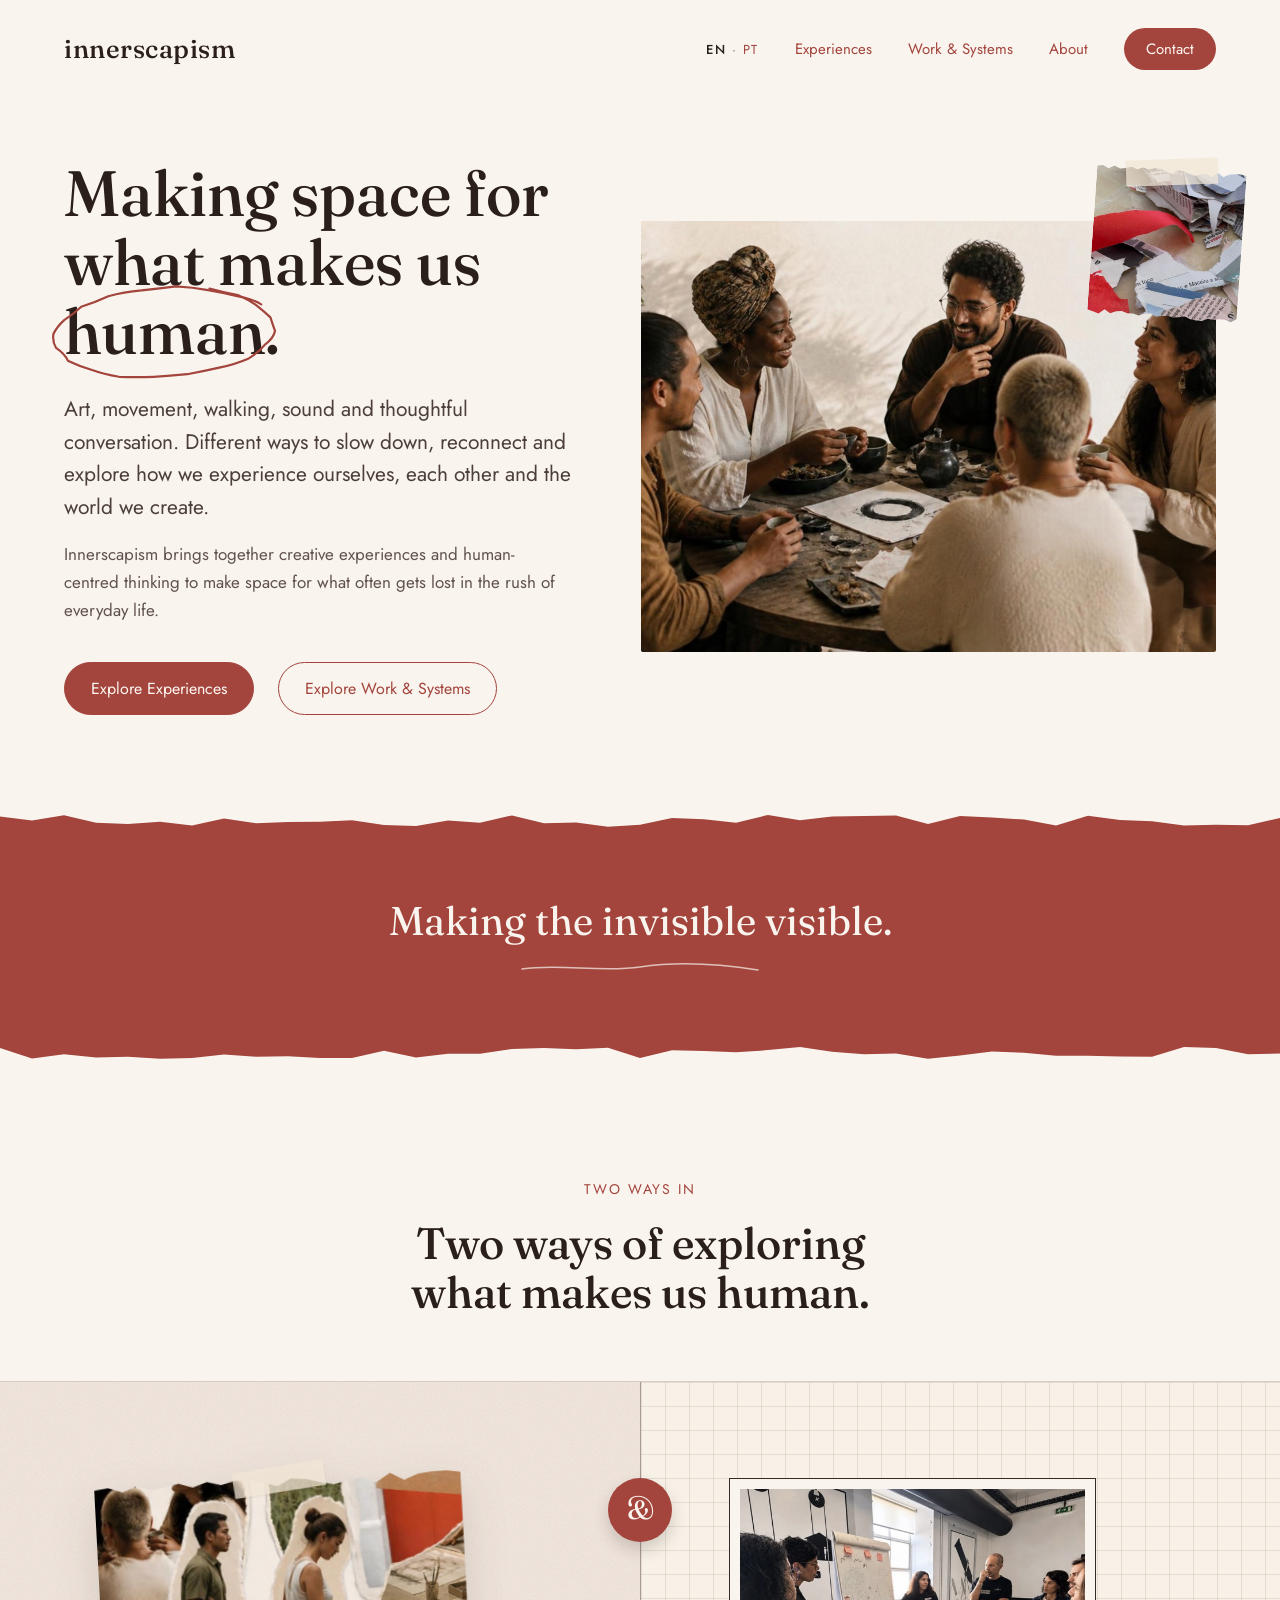
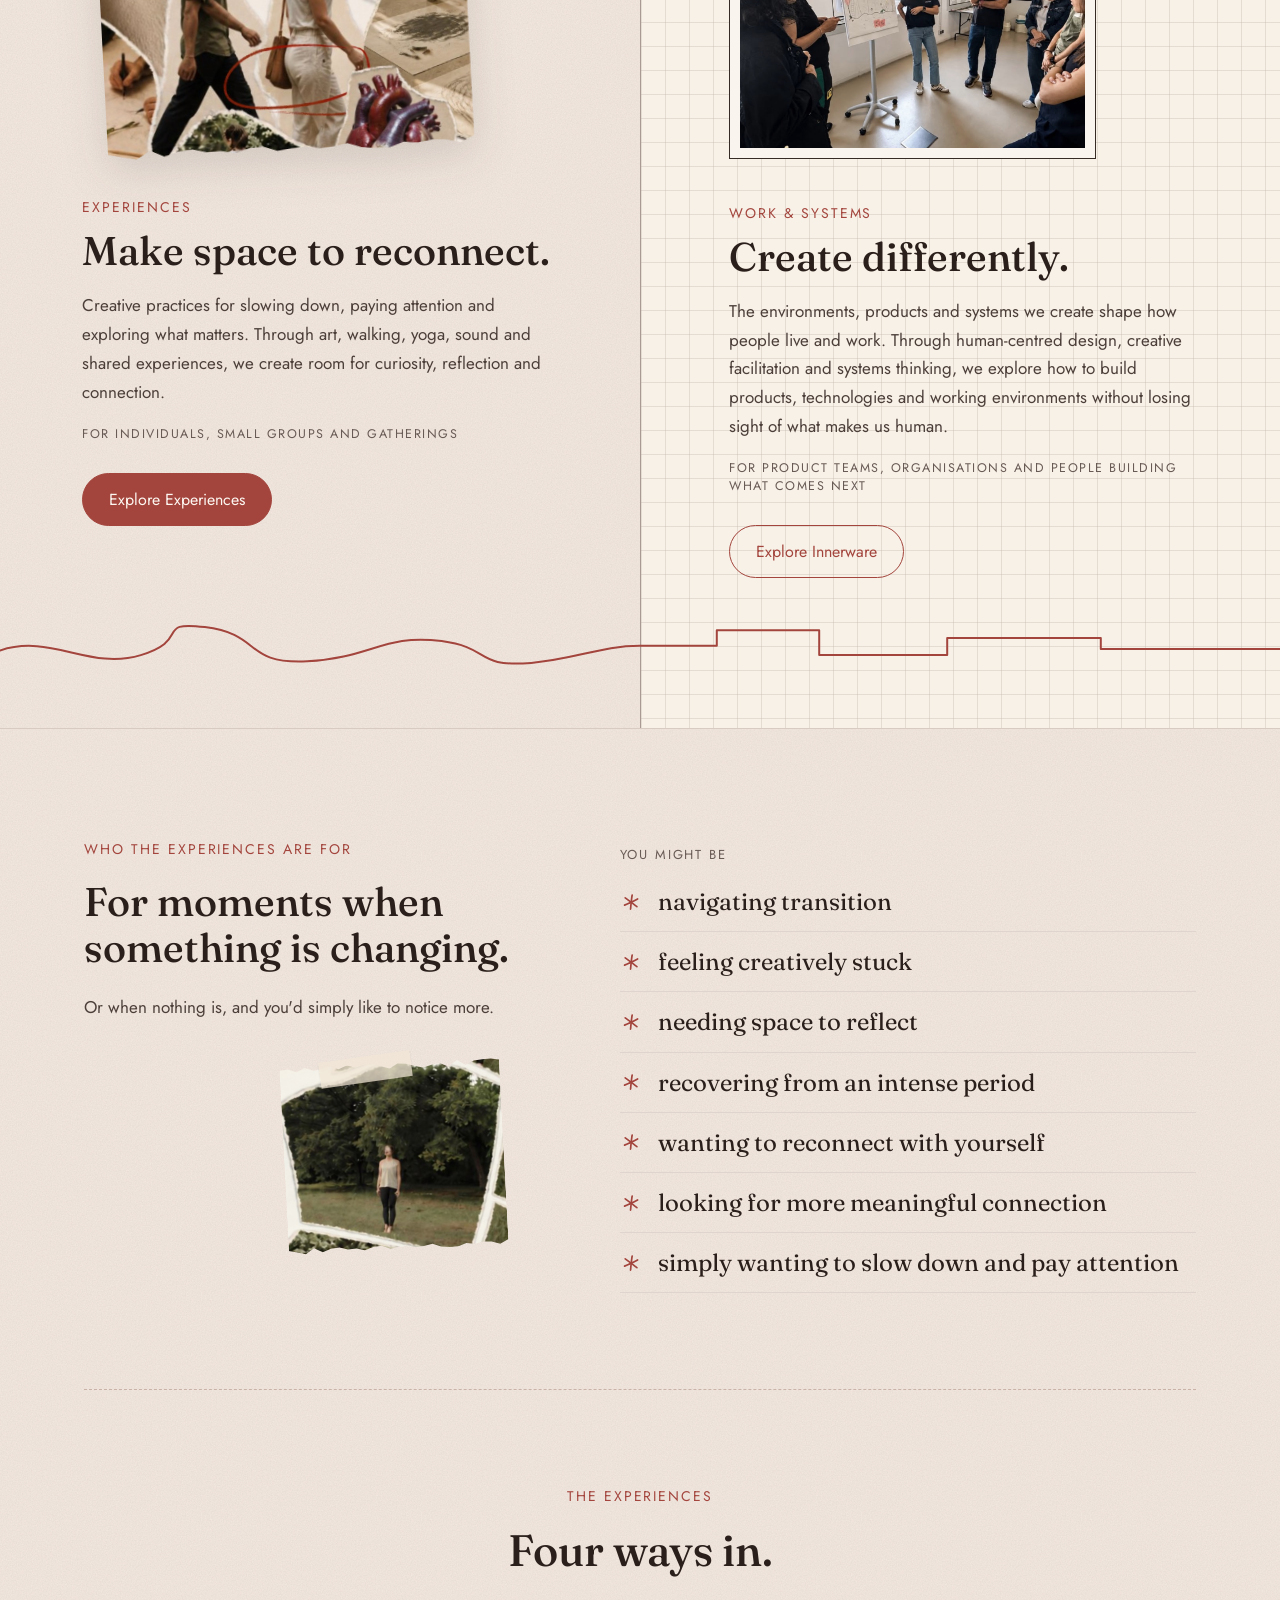
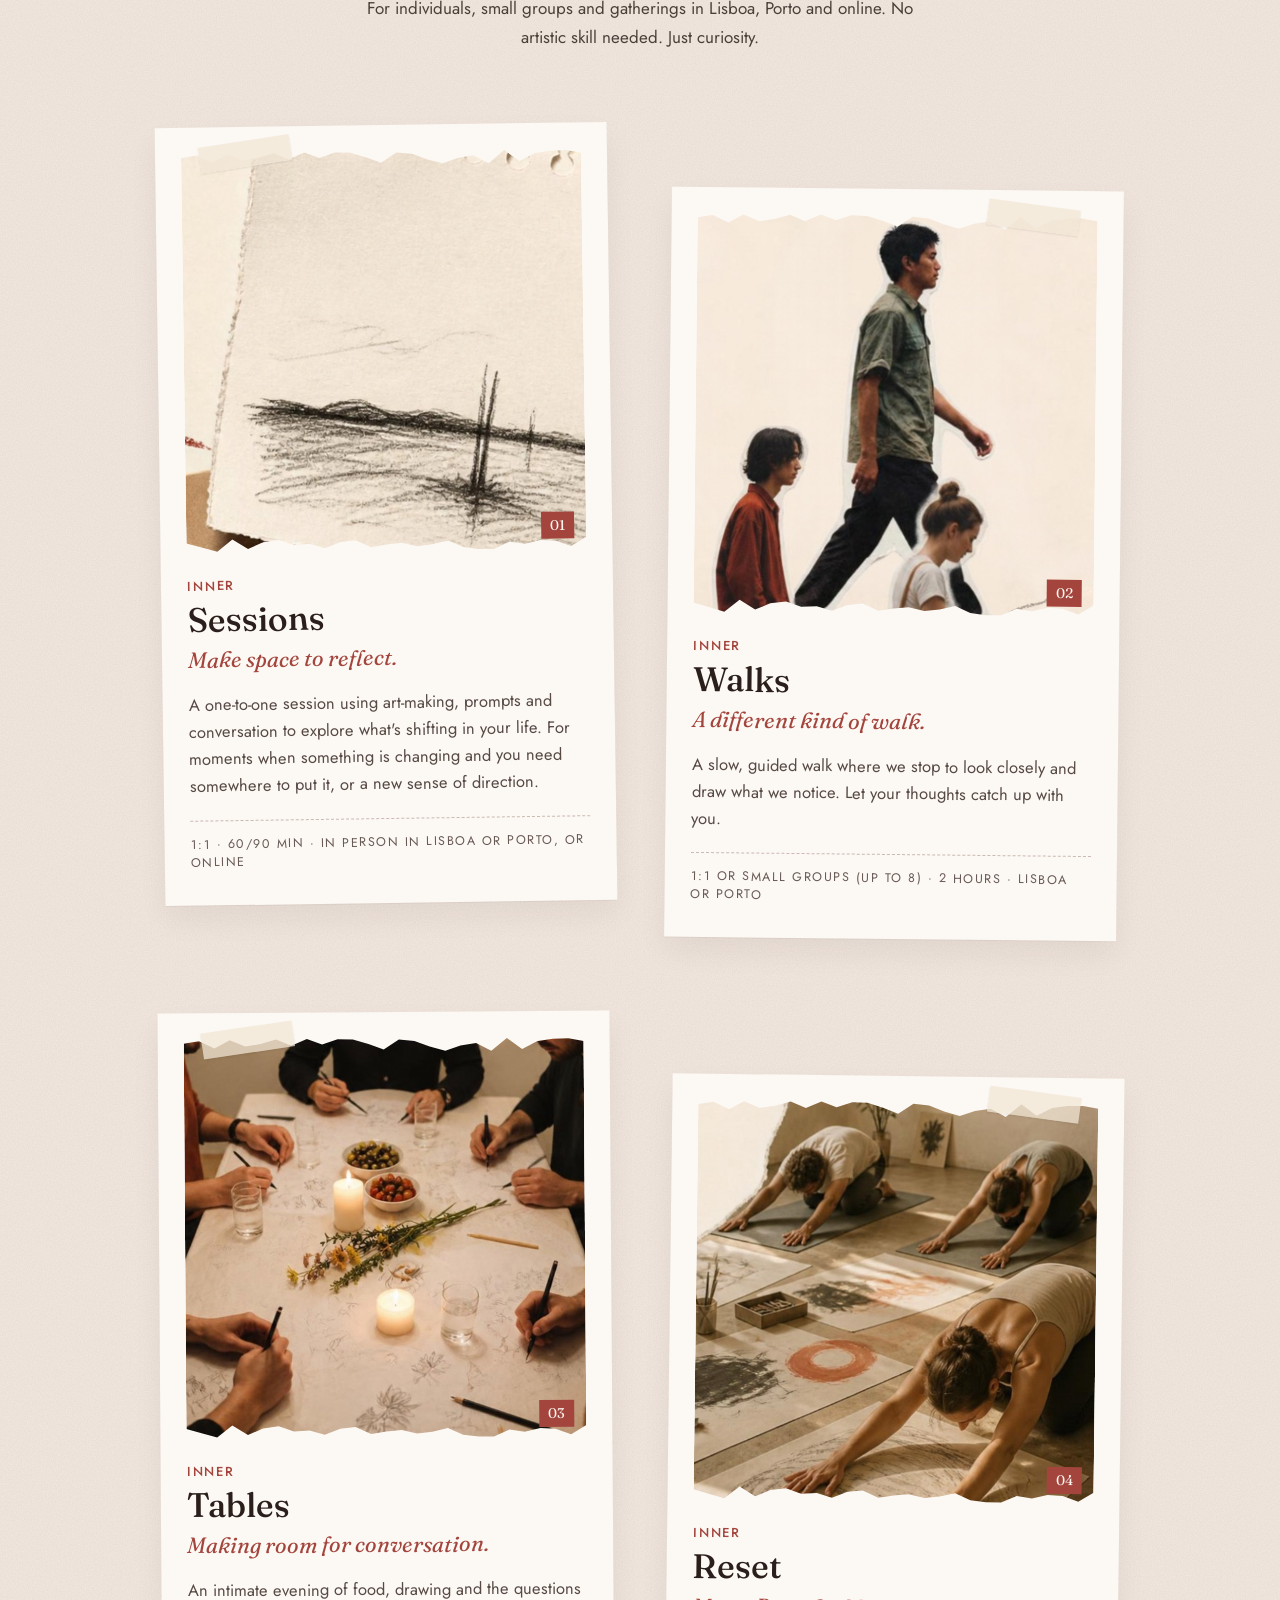
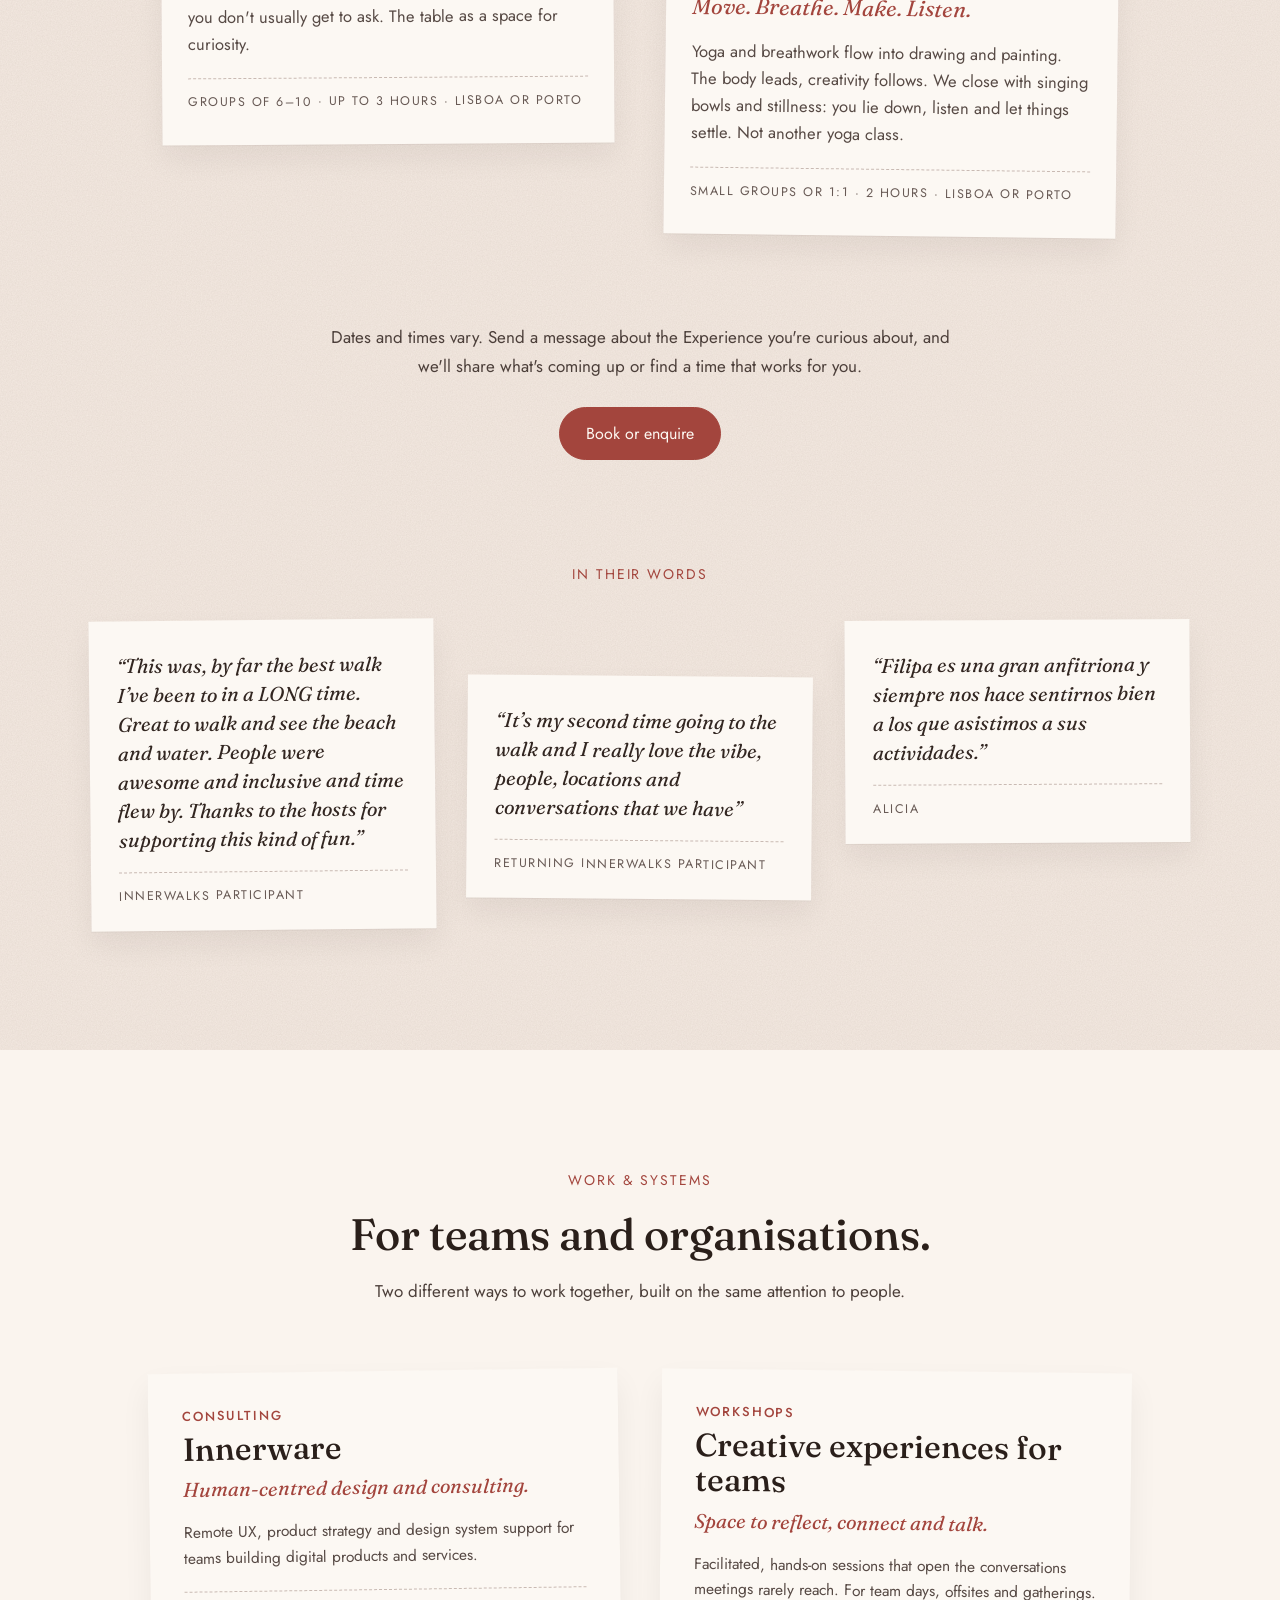
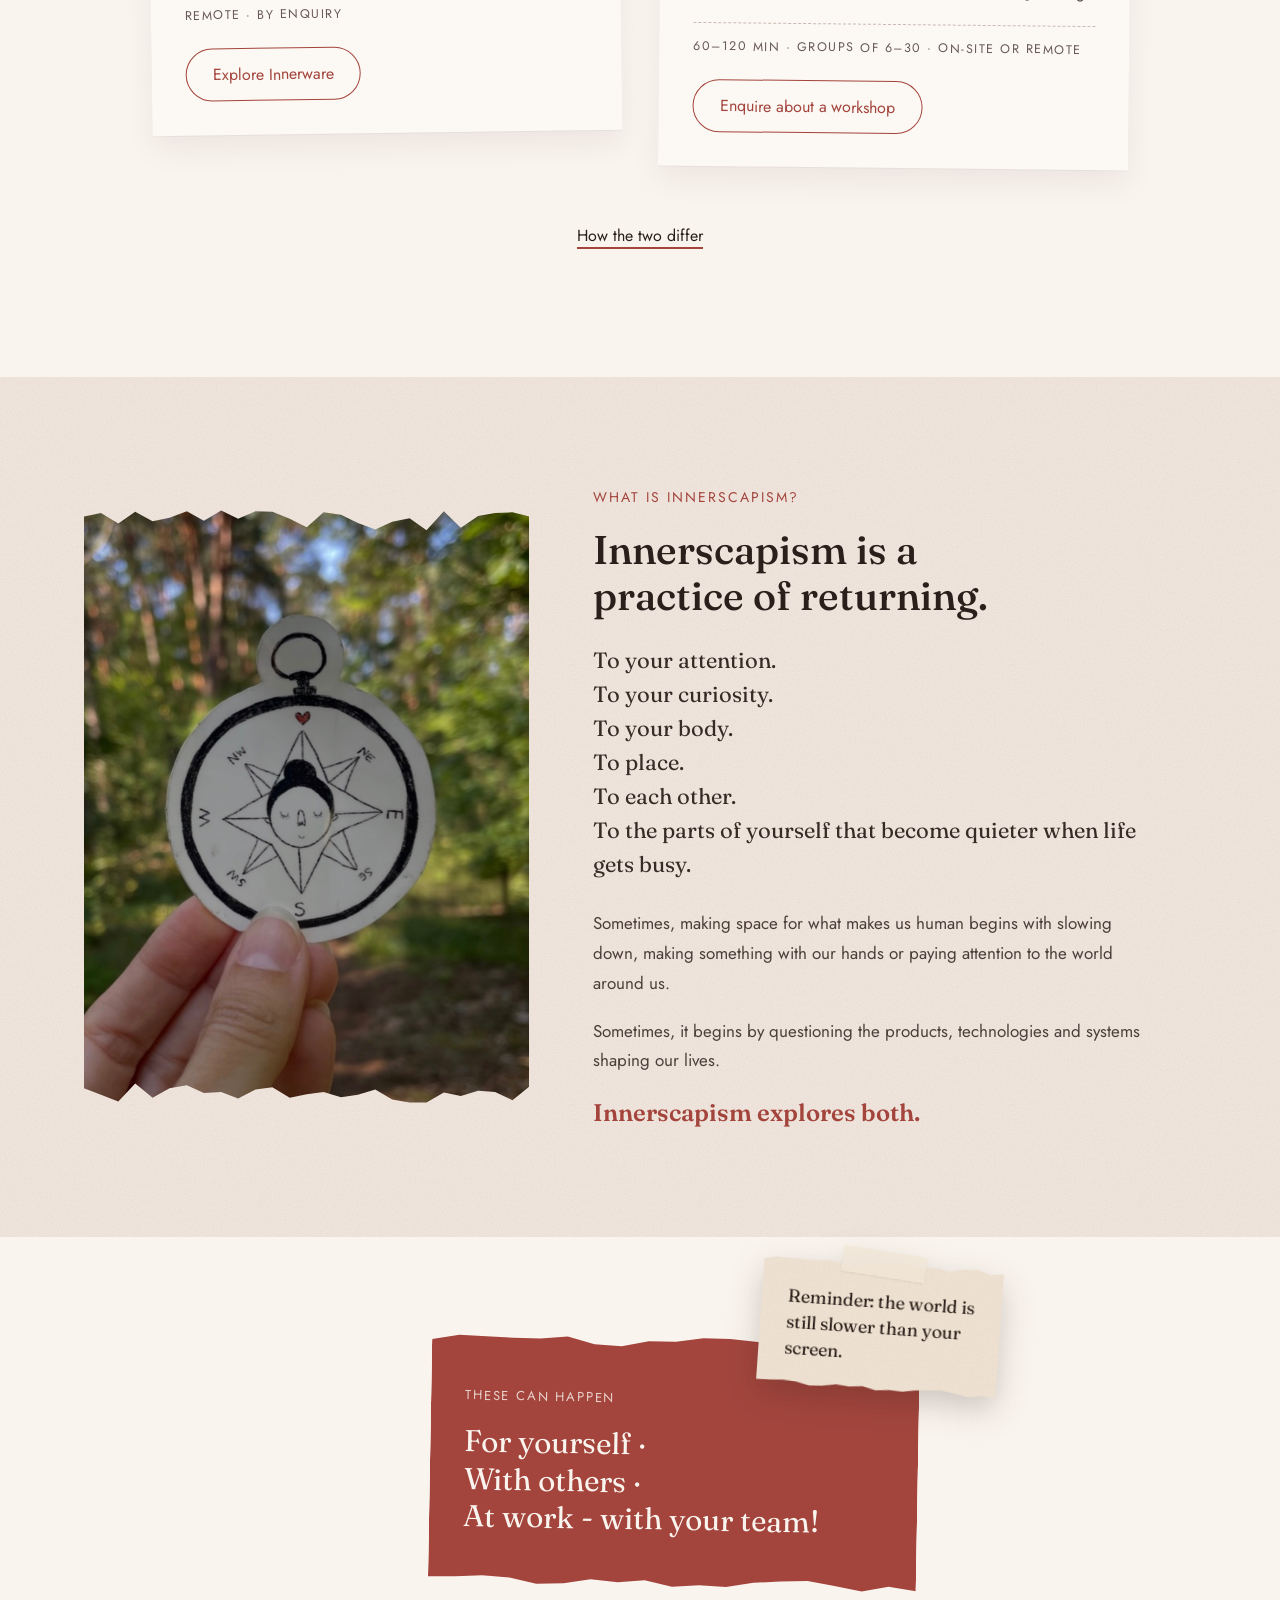
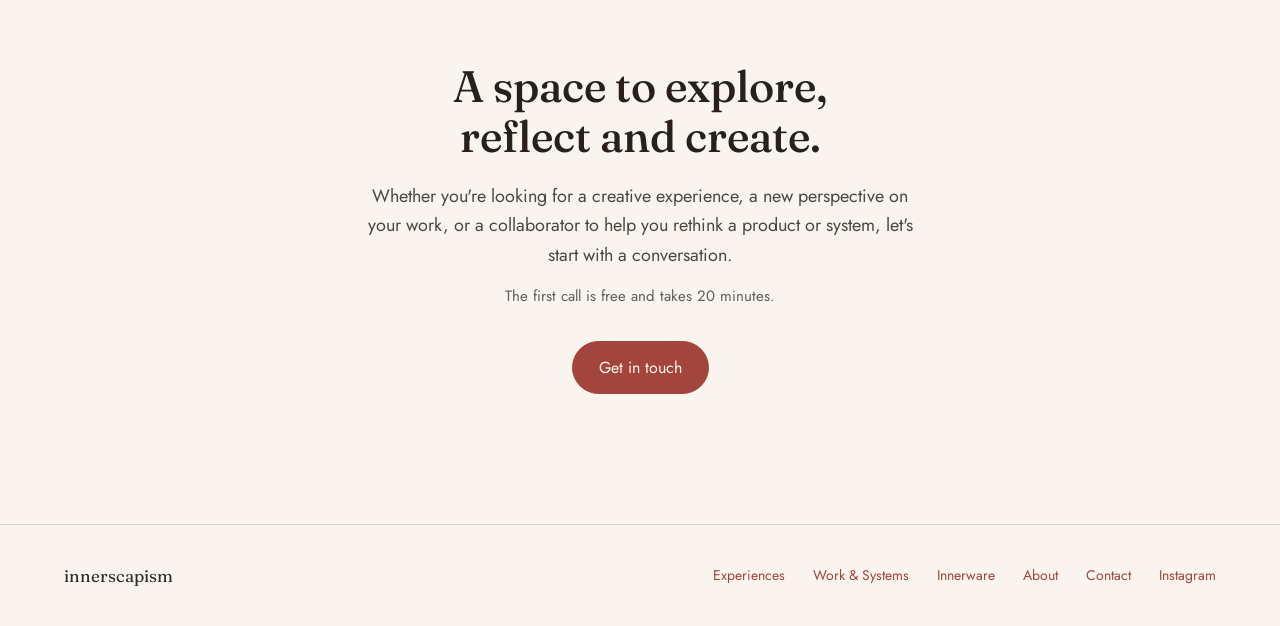
==== commit 74748371: "Capitalise Experiences when it names the offering Co-Authored-By: Claude Opus 5.5 <noreply@anthropic" ====
--- a/index.html
+++ b/index.html
@@ -173,7 +173,7 @@
       <p class="hero-sub" style="font-size: 21px; line-height: 1.55; color: oklch(38% 0.02 40); max-width: 540px; margin: 0 0 16px;">Art, movement, walking, sound and thoughtful conversation. Different ways to slow down, reconnect and explore how we experience ourselves, each other and the world we create.</p>
       <p class="hero-desc" style="font-size: 17px; line-height: 1.65; color: oklch(45% 0.02 40); max-width: 500px; margin: 0 0 38px;">Innerscapism brings together creative experiences and human-centred thinking to make space for what often gets lost in the rush of everyday life.</p>
       <div class="btn-row">
-        <a href="/#experiences" data-local="index.html#experiences" class="btn-primary">Explore experiences</a>
+        <a href="/#experiences" data-local="index.html#experiences" class="btn-primary">Explore Experiences</a>
         <a href="/work" data-local="work.html" class="btn-secondary">Explore Work &amp; Systems</a>
       </div>
     </div>
@@ -209,7 +209,7 @@
           <h3>Make space to reconnect.</h3>
           <p class="half-copy">Creative practices for slowing down, paying attention and exploring what matters. Through art, walking, yoga, sound and shared experiences, we create room for curiosity, reflection and connection.</p>
           <p class="half-for">For individuals, small groups and gatherings</p>
-          <a href="/#experiences" data-local="index.html#experiences" class="btn-primary">Explore experiences</a>
+          <a href="/#experiences" data-local="index.html#experiences" class="btn-primary">Explore Experiences</a>
         </div>
       </article>
       <span class="seam" aria-hidden="true">&amp;</span>
@@ -236,7 +236,7 @@
       <!-- WHO IT'S FOR -->
     <section class="moments" style="display:grid; grid-template-columns: 0.9fr 1.1fr; gap: 64px; padding: 0 0 96px; margin: 0 auto 96px; align-items:start; max-width: 1112px; border-bottom: 1px dashed oklch(78% 0.03 45);" aria-labelledby="moments-title">
       <div>
-        <p class="kicker">Who the experiences are for</p>
+        <p class="kicker">Who the Experiences are for</p>
         <h2 id="moments-title" style="font-family:'Fraunces', serif; font-weight: 500; font-size: 40px; margin: 0 0 22px; line-height: 1.15;">For moments when something is changing.</h2>
         <p style="font-size: 17px; line-height: 1.75; color: oklch(38% 0.02 40); margin: 0; max-width: 420px;">Or when nothing is, and you'd simply like to notice more.</p>
         <div class="stamp">
@@ -259,7 +259,7 @@
     </section>
 
     <div style="text-align:center; margin: 0 auto 72px; max-width: 640px;">
-      <p class="kicker">The experiences</p>
+      <p class="kicker">The Experiences</p>
       <h2 id="exp-title" style="font-family:'Fraunces', serif; font-weight: 500; font-size: 44px; margin: 0 0 18px; line-height: 1.12;">Four ways in.</h2>
       <p class="body-copy" style="margin: 0 auto; text-align: center;">For individuals, small groups and gatherings in Lisboa, Porto and online. No artistic skill needed. Just curiosity.</p>
     </div>
@@ -317,7 +317,7 @@
     </div>
 
     <div class="exp-next">
-      <p>Dates and times vary. Send a message about the experience you're curious about, and we'll share what's coming up or find a time that works for you.</p>
+      <p>Dates and times vary. Send a message about the Experience you're curious about, and we'll share what's coming up or find a time that works for you.</p>
       <a href="/contact#experiences" data-local="contact.html#experiences" class="btn-primary">Book or enquire</a>
     </div>
 
@@ -385,7 +385,7 @@
   <!-- 8. CLOSING -->
   <section id="contact" class="contact" style="padding: 10px 64px 130px; text-align:center;" aria-labelledby="closing-title">
     <div class="collage">
-      <aside class="doors-note torn-note paper" aria-label="Where the experiences happen">
+      <aside class="doors-note torn-note paper" aria-label="Where the Experiences happen">
         <div style="font-size: 13px; letter-spacing: 0.14em; text-transform: uppercase; opacity: 0.8; margin-bottom: 18px;">These can happen</div>
         <p style="font-family:'Fraunces', serif; font-size: 30px; line-height: 1.25; margin: 0;">
           For yourself ·<br>
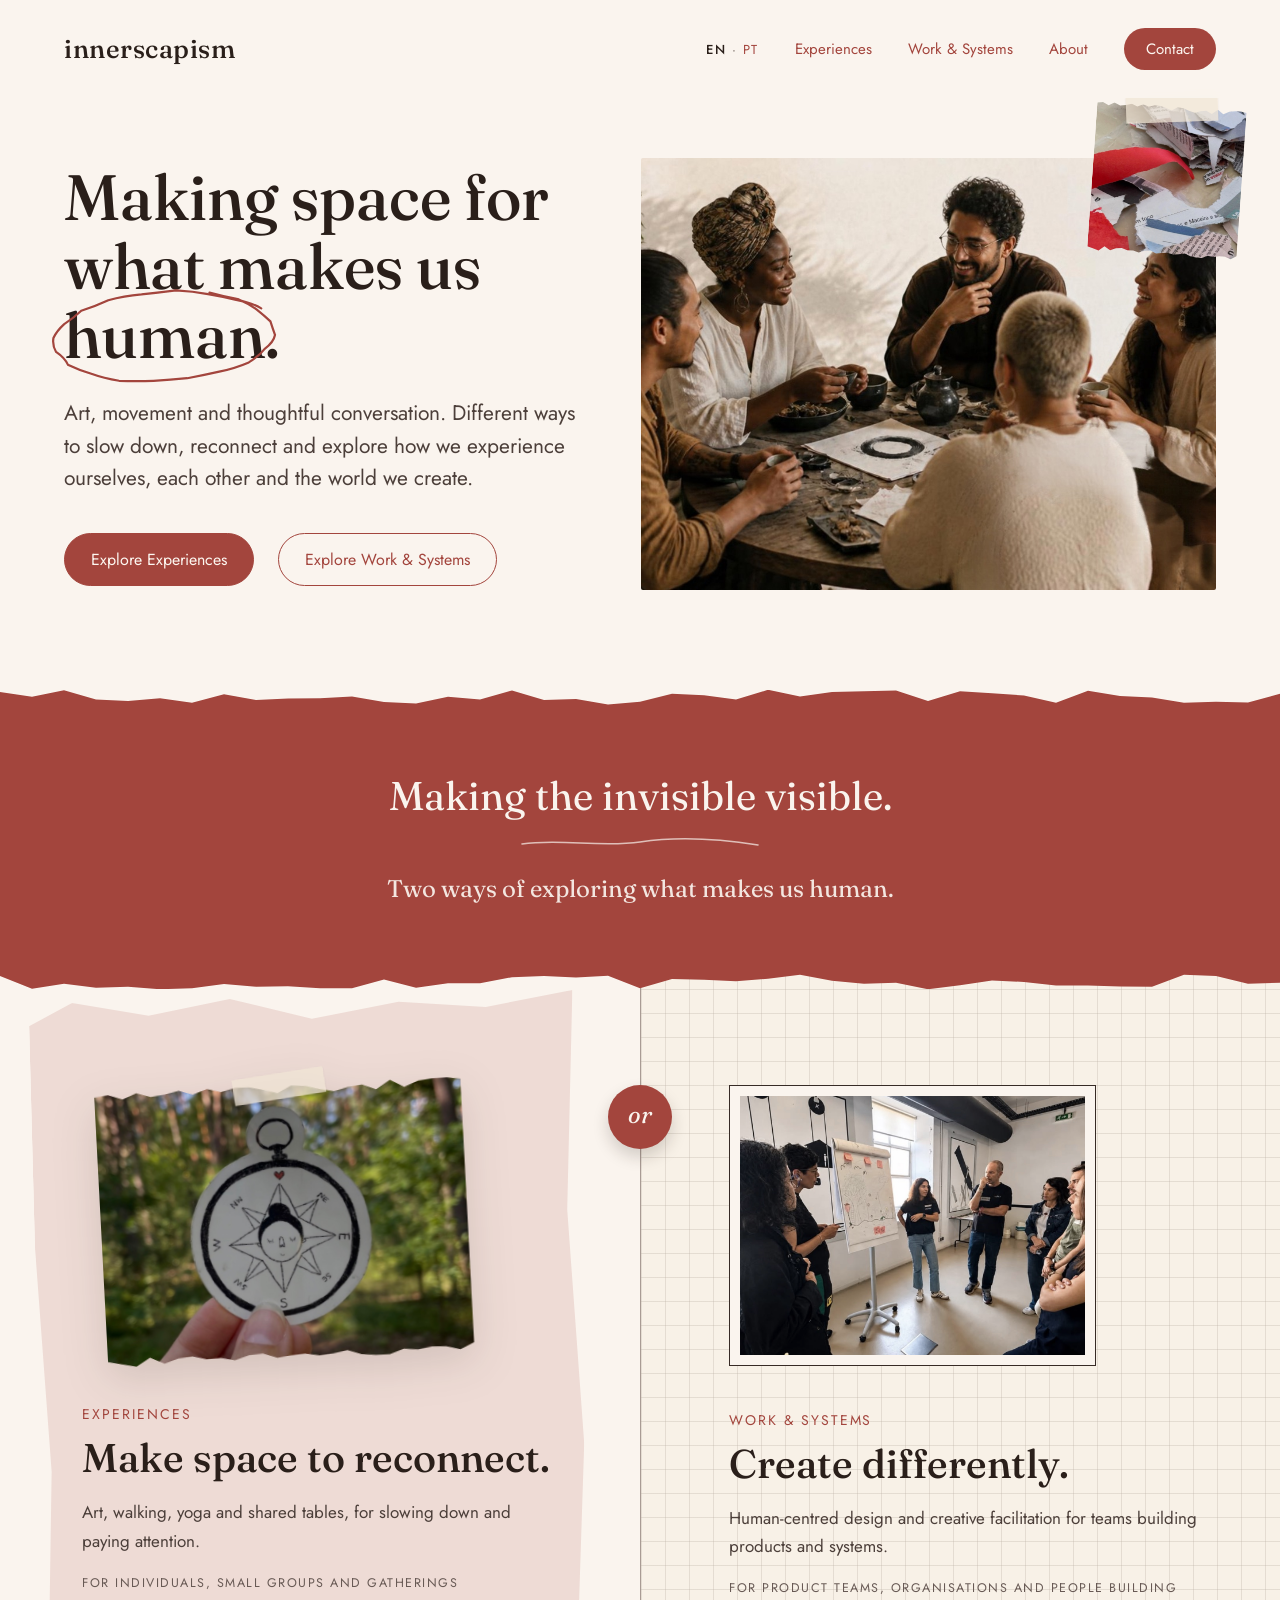
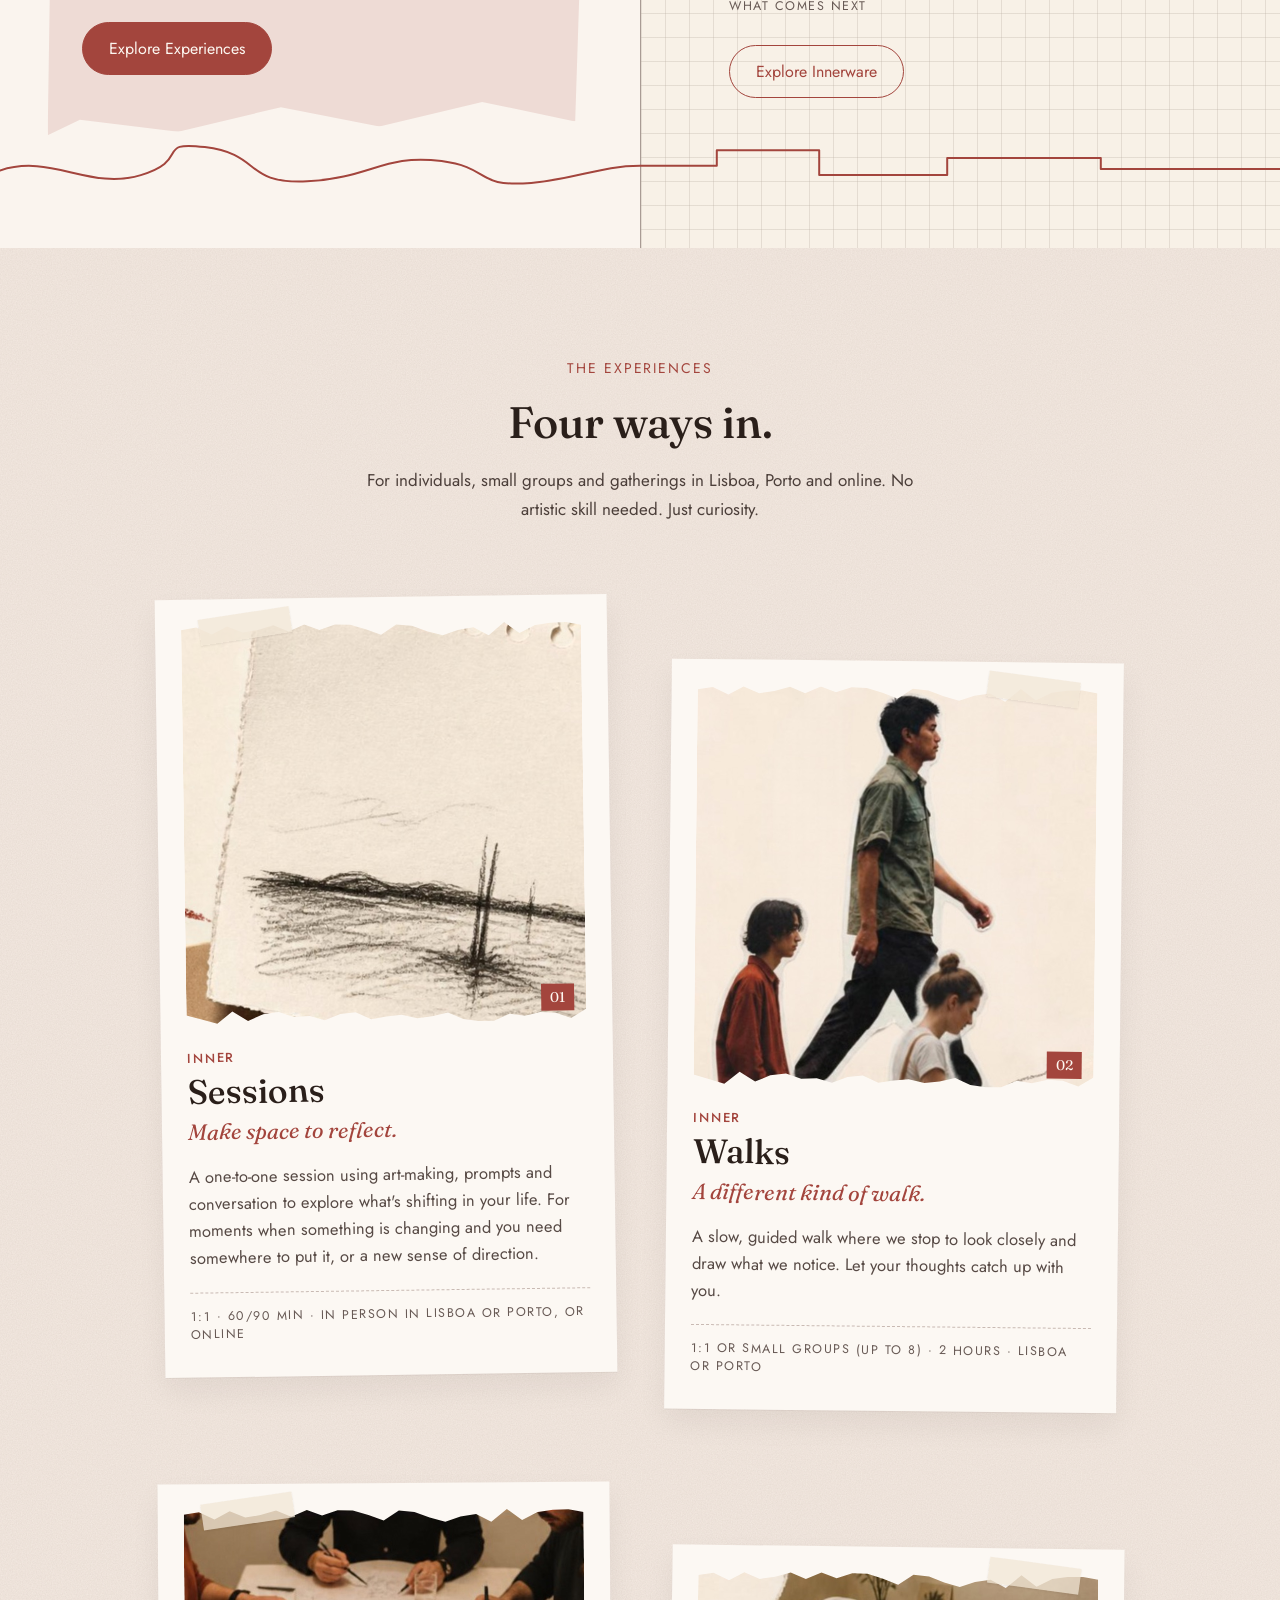
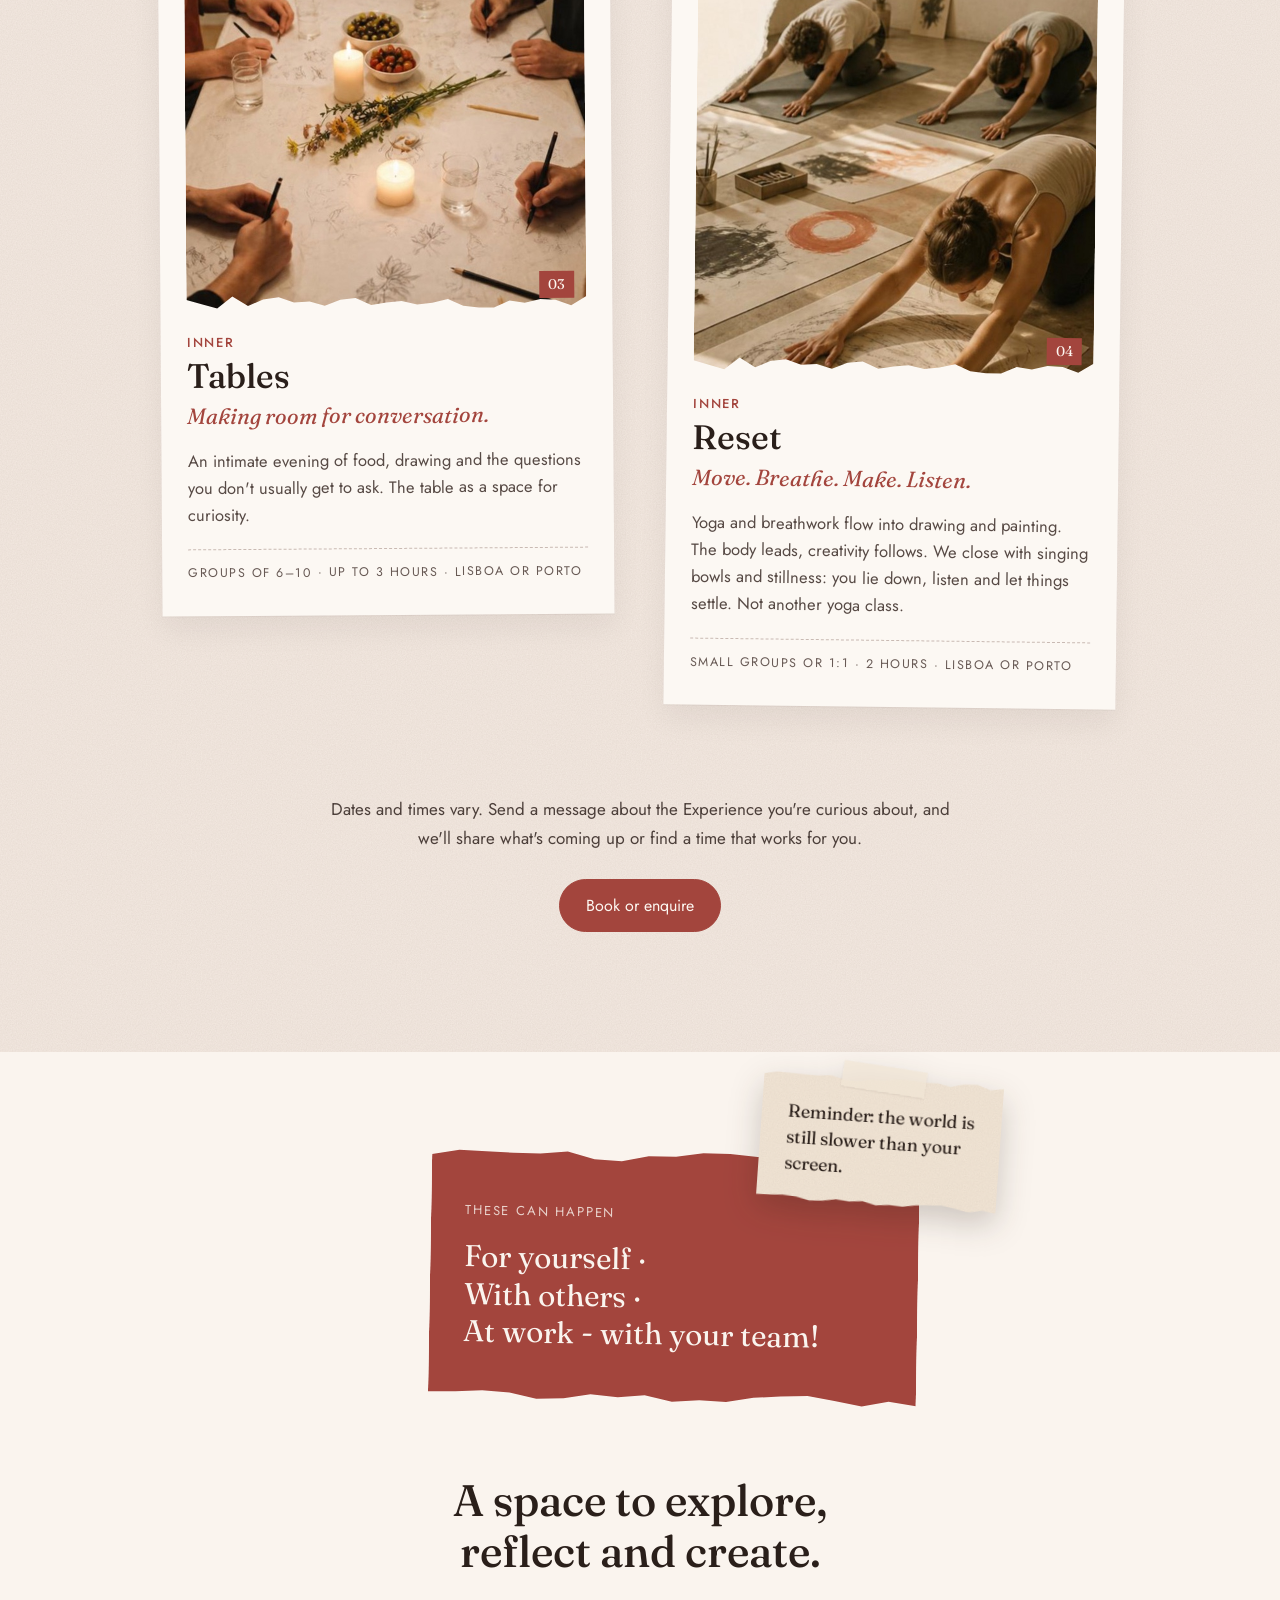
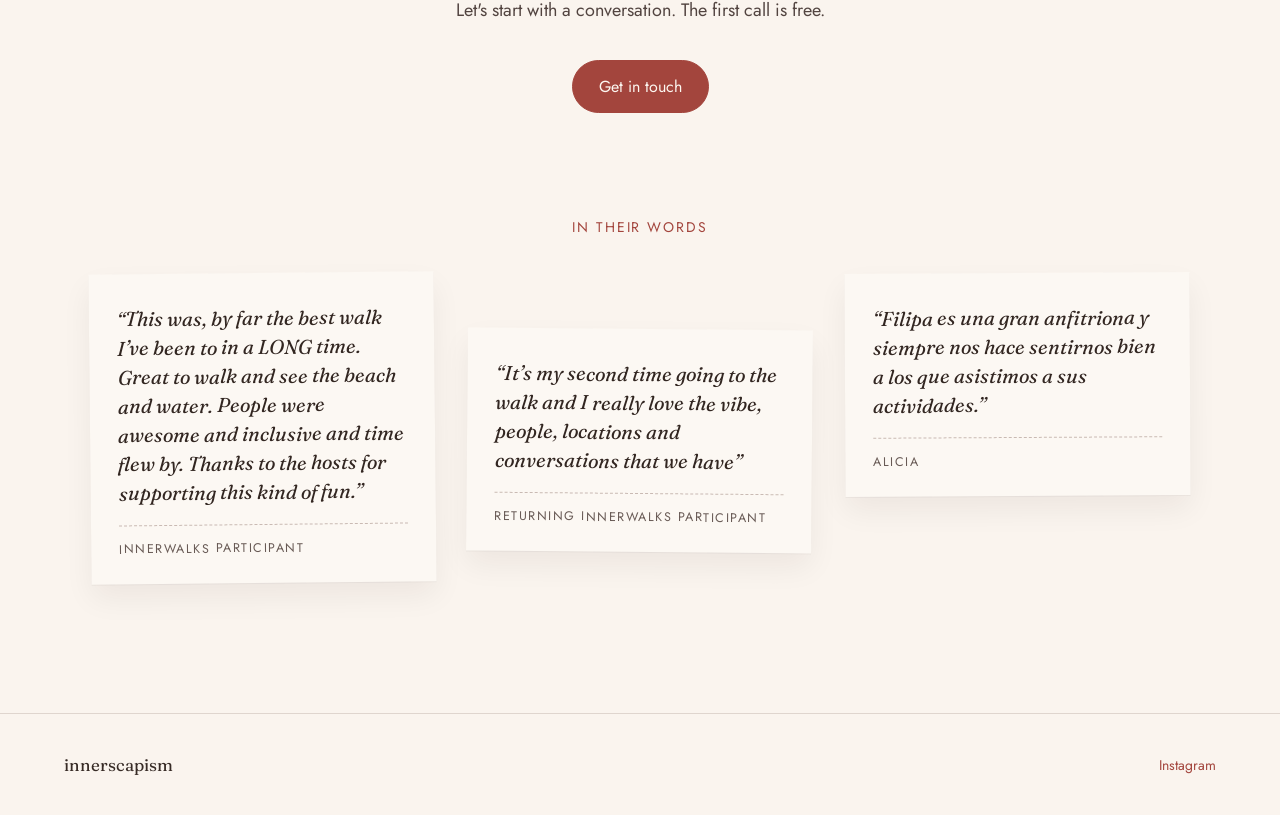
==== commit 0fa09173: "Simplify homepage and polish layout Homepage trimmed: one-line hero, rust band carries "Two ways of " ====
--- a/index.html
+++ b/index.html
@@ -4,11 +4,11 @@
 <meta charset="utf-8">
 <meta name="viewport" content="width=device-width, initial-scale=1">
 <title>innerscapism · Making space for what makes us human</title>
-<meta name="description" content="Creative experiences in Lisboa, Porto and online, and human-centred design for teams and organisations. Art, walking, movement, sound and conversation: making space for what makes us human.">
+<meta name="description" content="Creative experiences in Lisboa, Porto and online, and human-centred design for teams and organisations. Art, movement and conversation: making space for what makes us human.">
 <meta property="og:type" content="website">
 <meta property="og:site_name" content="innerscapism">
 <meta property="og:title" content="innerscapism · Making space for what makes us human">
-<meta property="og:description" content="Creative experiences in Lisboa, Porto and online, and human-centred design for teams and organisations. Art, walking, movement, sound and conversation: making space for what makes us human.">
+<meta property="og:description" content="Creative experiences in Lisboa, Porto and online, and human-centred design for teams and organisations. Art, movement and conversation: making space for what makes us human.">
 <meta property="og:url" content="https://innerscapism.com/">
 <meta property="og:image" content="https://innerscapism.com/assets/images/share/home.jpg">
 <meta property="og:image:width" content="1200">
@@ -22,6 +22,7 @@
 <meta property="og:locale:alternate" content="pt_PT">
 <link href="https://fonts.googleapis.com/css2?family=Fraunces:ital,opsz,wght@0,9..144,400;0,9..144,500;0,9..144,600;1,9..144,400&family=Jost:wght@300;400;500&display=swap" rel="stylesheet">
 <link rel="stylesheet" href="assets/css/innerscapism.css">
+<script src="assets/js/reveal.js" defer></script>
 <style>
   html { scroll-behavior: smooth; }
 
@@ -32,11 +33,15 @@
   .badge-paper { background-color: oklch(93% 0.025 75); color: oklch(25% 0.02 40); padding: 26px 26px 24px; font-family: 'Fraunces', serif; font-size: 18px; line-height: 1.45; }
 
   /* ---- Two paths: one spread, organic half and system half ---- */
-  .split { padding: 120px 0 0; }
+  .split { padding: 0; margin-top: -48px; position: relative; z-index: 0; }
+  .strip { position: relative; z-index: 1; }
   .split-head { text-align: center; max-width: 680px; margin: 0 auto 64px; padding: 0 24px; }
-  .split-grid { position: relative; display: grid; grid-template-columns: 1fr 1fr; border-top: 1px solid oklch(85% 0.02 60); border-bottom: 1px solid oklch(85% 0.02 60); }
-  .half { padding: 96px 64px 150px; }
-  .half-human { background-color: oklch(94% 0.015 65); }
+  .split-grid { position: relative; display: grid; grid-template-columns: 1fr 1fr; }
+  .half { padding: 144px 64px 150px; }
+  .half-human { position: relative; background-color: oklch(97% 0.01 70); }
+  .half-human::before { content: ""; position: absolute; inset: 56px 9% 120px 6%; background: #a3453d; opacity: 0.14; transform: rotate(-1.5deg); pointer-events: none;
+    clip-path: polygon(0 3%, 8% 0, 22% 2%, 37% 0, 52% 3%, 68% 1%, 84% 2%, 100% 0, 98% 30%, 100% 62%, 97% 100%, 80% 97%, 61% 100%, 43% 97%, 24% 100%, 6% 98%, 0 100%, 2% 64%, 0 33%); }
+  .half-human .half-inner { position: relative; }
   .half-system { border-left: 1px solid oklch(70% 0.02 50); }
   .half-inner { max-width: 470px; }
   .half-human .half-inner { margin-left: auto; margin-right: 24px; }
@@ -45,21 +50,14 @@
   .half-copy { font-size: 17px; line-height: 1.7; color: oklch(38% 0.02 40); margin: 0 0 18px; }
   .half-for { font-size: 12.5px; letter-spacing: 0.12em; text-transform: uppercase; color: oklch(48% 0.02 40); margin: 0 0 30px; }
   .human-photo { position: relative; width: 78%; margin: 0 0 44px 4%; transform: rotate(-3deg); filter: drop-shadow(0 14px 22px rgba(33, 25, 23, 0.14)); }
-  .human-photo img { display: block; width: 100%; aspect-ratio: 4 / 3; object-fit: cover; }
+  .human-photo img { display: block; width: 100%; aspect-ratio: 4 / 3; object-fit: cover; object-position: center 40%; }
   .human-photo .tape { top: -12px; left: 38%; transform: rotate(-6deg); }
   .system-photo { box-sizing: border-box; width: 78%; margin: 0 0 44px; padding: 10px; border: 1px solid oklch(30% 0.02 40); background: oklch(97% 0.01 70); }
   .system-photo img { display: block; width: 100%; aspect-ratio: 4 / 3; object-fit: cover; filter: grayscale(0.25); }
-  .seam { position: absolute; left: 50%; top: 96px; transform: translateX(-50%); z-index: 2; width: 64px; height: 64px; border-radius: 50%; background: #a3453d; color: oklch(97% 0.01 70); display: grid; place-items: center; font-family: 'Fraunces', serif; font-size: 30px; line-height: 1; padding-bottom: 3px; box-sizing: border-box; box-shadow: 0 8px 16px rgba(40, 26, 20, 0.18); }
+  .seam { position: absolute; left: 50%; top: 144px; transform: translateX(-50%); z-index: 2; width: 64px; height: 64px; border-radius: 50%; background: #a3453d; color: oklch(97% 0.01 70); display: grid; place-items: center; font-family: 'Fraunces', serif; font-style: italic; font-size: 24px; line-height: 1; padding-bottom: 4px; box-sizing: border-box; box-shadow: 0 8px 16px rgba(40, 26, 20, 0.18); }
   .split-line { position: absolute; left: 0; right: 0; bottom: 48px; width: 100%; height: 70px; pointer-events: none; }
 
-  /* ---- Who it's for ---- */
-  .moments-list { list-style: none; padding: 0; margin: 0; }
-  .moments-list li { font-family: 'Fraunces', serif; font-size: 24px; line-height: 1.3; padding: 14px 0 14px 38px; border-bottom: 1px solid oklch(88% 0.015 60); position: relative; }
-  .moments-list li::before { content: ""; position: absolute; left: 2px; top: 50%; width: 18px; height: 18px; transform: translateY(-50%) rotate(8deg); background: url("data:image/svg+xml,%3Csvg xmlns='http://www.w3.org/2000/svg' viewBox='0 0 20 20'%3E%3Cg fill='none' stroke='%23a3453d' stroke-width='1.9' stroke-linecap='round'%3E%3Cpath d='M10.2 2.2 C10 7 10.4 13 10.6 17.8'/%3E%3Cpath d='M3 6.3 C7.5 8.6 12.5 11.6 17.2 14.2'/%3E%3Cpath d='M3.4 14.4 C8 11.8 12.6 8.6 16.8 5.6'/%3E%3C/g%3E%3C/svg%3E") no-repeat center / contain; }
-
-  .stamp { position: relative; display: inline-block; transform: rotate(-3deg); margin: 40px 0 0 200px; }
-  .stamp img { width: 220px; max-width: 100%; aspect-ratio: 47 / 40; object-fit: cover; display: block; }
-  .stamp .tape { top: -8px; left: 40px; transform: rotate(-5deg); }
+
 
   /* ---- Experiences: four cards as a 2 x 2 grid on wide screens ---- */
   @media (min-width: 1001px) {
@@ -85,12 +83,6 @@
   .quote blockquote { margin: 0 0 18px; font-family: 'Fraunces', serif; font-style: italic; font-size: 20px; line-height: 1.45; color: oklch(28% 0.02 40); }
   .quote figcaption { font-size: 12.5px; letter-spacing: 0.12em; text-transform: uppercase; color: oklch(48% 0.02 40); padding-top: 14px; border-top: 1px dashed oklch(80% 0.02 50); }
 
-  /* ---- Work & Systems ---- */
-  .work-pair { display: grid; grid-template-columns: repeat(2, minmax(0, 1fr)); gap: 40px; max-width: 980px; margin: 0 auto; align-items: start; }
-  .work-pair .door { padding: 36px 34px 34px; }
-  .work-pair .door:nth-child(2) { margin-top: 0; }
-  .work-pair .door-title { font-size: 32px; margin-bottom: 10px; }
-  .work-pair .door-meta { margin-bottom: 24px; }
 
   /* ---- Closing ---- */
   .collage { position: relative; width: min(100%, 420px); margin: 90px auto 72px; }
@@ -103,15 +95,15 @@
   @media (max-width: 860px) {
     .hero { grid-template-columns: 1fr !important; padding: 48px 28px 64px !important; gap: 48px !important; }
     .about { grid-template-columns: 1fr !important; padding: 72px 28px !important; gap: 36px !important; }
-    .moments { grid-template-columns: 1fr !important; gap: 36px !important; padding-bottom: 72px !important; margin-bottom: 72px !important; }
     .section-pad { padding-left: 28px !important; padding-right: 28px !important; }
-    .work-pair { grid-template-columns: 1fr; max-width: 560px; }
     .split-grid { grid-template-columns: 1fr; }
     .half { padding: 72px 28px 80px; }
+    .half-human { padding-top: 120px; }
     .half-human .half-inner, .half-system .half-inner { margin: 0 auto; max-width: 560px; }
-    .half-system { border-left: 0; border-top: 1px solid oklch(70% 0.02 50); }
+    .half-system { border-left: 0; }
     .seam { position: relative; left: auto; top: auto; transform: none; margin: -32px auto; }
     .split-line { display: none; }
+    .half-human::before { inset: 28px 4% 40px 3%; }
     .quotes-grid { grid-template-columns: 1fr; max-width: 520px; margin: 0 auto; }
     .quotes .door:nth-child(n) { margin-top: 0 !important; }
   }
@@ -123,17 +115,14 @@
     .hero-desc { font-size: 16px !important; }
     .strip { padding: 64px 18px !important; }
     .strip p { font-size: 28px !important; }
+    .strip h2 { font-size: 19px !important; }
     .about { padding: 56px 18px !important; }
     .about-copy p { font-size: 16px !important; }
-    .moments { padding-bottom: 56px !important; margin-bottom: 64px !important; }
-    .stamp { margin-left: 70px; }
-    .moments-list li { font-size: 20px; }
     .section-pad { padding: 72px 18px 80px !important; }
-    .split { padding-top: 72px; }
     .half { padding: 56px 18px 64px; }
+    .half-human { padding-top: 104px; }
     .half h3 { font-size: 30px; }
     .human-photo, .system-photo { width: 100%; margin-left: 0; }
-    .work-pair .door { padding: 28px 22px 26px; }
     .quotes { margin-top: 72px; }
     .quote blockquote { font-size: 18px; }
     .exp-next { margin-top: 64px; }
@@ -170,8 +159,7 @@
   <section class="hero" style="display:grid; grid-template-columns: 0.95fr 1.05fr; gap: 56px; padding: 60px 64px 100px; align-items:center;" aria-labelledby="hero-title">
     <div>
       <h1 id="hero-title" style="font-family:'Fraunces', serif; font-weight: 500; font-size: 64px; line-height: 1.08; margin: 0 0 28px; max-width: 620px;">Making space for what makes us <span class="circled">human<svg viewBox="0 0 200 60" preserveAspectRatio="none" aria-hidden="true"><path d="M139.3 4.4 Q151.2 6.6 164.0 8.2 Q173.7 11.0 180.6 14.3 Q186.9 17.6 192.5 21.2 Q194.4 25.1 196.5 29.1 Q195.3 33.3 187.5 37.2 Q182.7 41.4 173.6 45.1 Q162.2 48.4 147.8 50.5 Q134.1 52.6 119.9 54.3 Q105.2 55.3 90.4 55.8 Q75.3 56.3 60.3 55.8 Q46.9 54.3 36.1 51.7 Q24.9 49.4 15.6 46.4 Q12.8 42.4 5.3 39.0 Q1.9 35.1 3.0 30.9 Q5.9 26.7 12.4 22.8 Q20.9 19.1 27.3 15.0 Q40.0 12.3 50.9 8.9 Q64.4 6.4 79.9 5.5 Q94.7 4.4 110.0 3.1 Q124.9 3.6 138.0 5.3 Q150.8 6.7 162.6 8.7 Q176.2 10.3 184.5 13.6" fill="none" stroke="#a3453d" stroke-width="2.2" stroke-linecap="round" vector-effect="non-scaling-stroke"/></svg></span>.</h1>
-      <p class="hero-sub" style="font-size: 21px; line-height: 1.55; color: oklch(38% 0.02 40); max-width: 540px; margin: 0 0 16px;">Art, movement, walking, sound and thoughtful conversation. Different ways to slow down, reconnect and explore how we experience ourselves, each other and the world we create.</p>
-      <p class="hero-desc" style="font-size: 17px; line-height: 1.65; color: oklch(45% 0.02 40); max-width: 500px; margin: 0 0 38px;">Innerscapism brings together creative experiences and human-centred thinking to make space for what often gets lost in the rush of everyday life.</p>
+      <p class="hero-sub" style="font-size: 21px; line-height: 1.55; color: oklch(38% 0.02 40); max-width: 540px; margin: 0 0 38px;">Art, movement and thoughtful conversation. Different ways to slow down, reconnect and explore how we experience ourselves, each other and the world we create.</p>
       <div class="btn-row">
         <a href="/#experiences" data-local="index.html#experiences" class="btn-primary">Explore Experiences</a>
         <a href="/work" data-local="work.html" class="btn-secondary">Explore Work &amp; Systems</a>
@@ -190,29 +178,26 @@
   <div class="strip torn-band" style="color: oklch(97% 0.01 70); padding: 80px 64px 84px; text-align: center; background-color: #A3453D">
     <p style="font-family:'Fraunces', serif; font-size: 40px; line-height: 1.3; max-width: 780px; margin: 0 auto; font-weight: 400;">Making the invisible visible.</p>
     <svg class="scribble-under" viewBox="0 0 240 14" aria-hidden="true"><path d="M2 8 C40 2 80 12 120 6 S200 3 238 9" fill="none" stroke="oklch(97% 0.01 70)" stroke-width="1.6" stroke-linecap="round" opacity="0.7"/></svg>
+    <h2 id="paths-title" style="font-family:'Fraunces', serif; font-weight: 400; font-size: 24px; line-height: 1.4; margin: 22px auto 0; max-width: 640px; opacity: 0.92; text-wrap: balance;">Two ways of exploring what makes us human.</h2>
   </div>
 
   <!-- 3. TWO PATHS: one spread, two halves (organic / system) -->
   <section class="split" aria-labelledby="paths-title">
-    <div class="split-head">
-      <p class="kicker">Two ways in</p>
-      <h2 id="paths-title" style="font-family:'Fraunces', serif; font-weight: 500; font-size: 44px; margin: 0; line-height: 1.12; text-wrap: balance;">Two ways of exploring what makes us human.</h2>
-    </div>
     <div class="split-grid">
-      <article class="half half-human paper">
+      <article class="half half-human">
         <div class="half-inner">
           <div class="human-photo">
             <span class="tape"></span>
-            <img width="592" height="740" class="torn" src="assets/images/experiences/retreats.jpg" alt="Collage of people gathering, walking, drawing and moving together" loading="lazy" decoding="async">
+            <img width="1015" height="1100" class="torn" src="assets/images/compass-forest.jpg" alt="A hand holding up a hand-drawn paper compass in a sunlit forest" loading="lazy" decoding="async">
           </div>
           <p class="kicker" style="margin-bottom: 12px;">Experiences</p>
           <h3>Make space to reconnect.</h3>
-          <p class="half-copy">Creative practices for slowing down, paying attention and exploring what matters. Through art, walking, yoga, sound and shared experiences, we create room for curiosity, reflection and connection.</p>
+          <p class="half-copy">Art, walking, yoga and shared tables, for slowing down and paying attention.</p>
           <p class="half-for">For individuals, small groups and gatherings</p>
           <a href="/#experiences" data-local="index.html#experiences" class="btn-primary">Explore Experiences</a>
         </div>
       </article>
-      <span class="seam" aria-hidden="true">&amp;</span>
+      <span class="seam" aria-hidden="true">or</span>
       <article class="half half-system grid-paper">
         <div class="half-inner">
           <div class="system-photo">
@@ -220,7 +205,7 @@
           </div>
           <p class="kicker" style="margin-bottom: 12px;">Work &amp; Systems</p>
           <h3>Create differently.</h3>
-          <p class="half-copy">The environments, products and systems we create shape how people live and work. Through human-centred design, creative facilitation and systems thinking, we explore how to build products, technologies and working environments without losing sight of what makes us human.</p>
+          <p class="half-copy">Human-centred design and creative facilitation for teams building products and systems.</p>
           <p class="half-for">For product teams, organisations and people building what comes next</p>
           <a href="/innerware" data-local="innerware.html" class="btn-secondary">Explore Innerware</a>
         </div>
@@ -231,34 +216,9 @@
     </div>
   </section>
 
-  <!-- 5. EXPERIENCES -->
+  <!-- 4. EXPERIENCES -->
   <section id="experiences" class="experiences paper section-pad" style="padding: 110px 64px 120px; background-color: oklch(94% 0.015 65); scroll-margin-top: 70px;" aria-labelledby="exp-title">
-      <!-- WHO IT'S FOR -->
-    <section class="moments" style="display:grid; grid-template-columns: 0.9fr 1.1fr; gap: 64px; padding: 0 0 96px; margin: 0 auto 96px; align-items:start; max-width: 1112px; border-bottom: 1px dashed oklch(78% 0.03 45);" aria-labelledby="moments-title">
-      <div>
-        <p class="kicker">Who the Experiences are for</p>
-        <h2 id="moments-title" style="font-family:'Fraunces', serif; font-weight: 500; font-size: 40px; margin: 0 0 22px; line-height: 1.15;">For moments when something is changing.</h2>
-        <p style="font-size: 17px; line-height: 1.75; color: oklch(38% 0.02 40); margin: 0; max-width: 420px;">Or when nothing is, and you'd simply like to notice more.</p>
-        <div class="stamp">
-          <span class="tape"></span>
-          <img width="470" height="400" class="torn" src="assets/images/experiences/meadow.jpg" alt="A person standing still in a meadow, looking up at the trees" loading="lazy" decoding="async">
-        </div>
-      </div>
-      <div>
-        <p style="font-size: 13px; letter-spacing: 0.14em; text-transform: uppercase; color: oklch(48% 0.02 40); margin: 6px 0 8px;">You might be</p>
-        <ul class="moments-list">
-          <li>navigating transition</li>
-          <li>feeling creatively stuck</li>
-          <li>needing space to reflect</li>
-          <li>recovering from an intense period</li>
-          <li>wanting to reconnect with yourself</li>
-          <li>looking for more meaningful connection</li>
-          <li>simply wanting to slow down and pay attention</li>
-        </ul>
-      </div>
-    </section>
-
-    <div style="text-align:center; margin: 0 auto 72px; max-width: 640px;">
+      <div style="text-align:center; margin: 0 auto 72px; max-width: 640px;">
       <p class="kicker">The Experiences</p>
       <h2 id="exp-title" style="font-family:'Fraunces', serif; font-weight: 500; font-size: 44px; margin: 0 0 18px; line-height: 1.12;">Four ways in.</h2>
       <p class="body-copy" style="margin: 0 auto; text-align: center;">For individuals, small groups and gatherings in Lisboa, Porto and online. No artistic skill needed. Just curiosity.</p>
@@ -320,6 +280,25 @@
       <p>Dates and times vary. Send a message about the Experience you're curious about, and we'll share what's coming up or find a time that works for you.</p>
       <a href="/contact#experiences" data-local="contact.html#experiences" class="btn-primary">Book or enquire</a>
     </div>
+
+  </section>
+
+  <!-- 5. CLOSING -->
+  <section id="contact" class="contact" style="padding: 10px 64px 130px; text-align:center;" aria-labelledby="closing-title">
+    <div class="collage">
+      <aside class="doors-note torn-note paper" aria-label="Where the Experiences happen">
+        <div style="font-size: 13px; letter-spacing: 0.14em; text-transform: uppercase; opacity: 0.8; margin-bottom: 18px;">These can happen</div>
+        <p style="font-family:'Fraunces', serif; font-size: 30px; line-height: 1.25; margin: 0;">
+          For yourself ·<br>
+          With others ·<br>
+          At work - with your team!
+        </p>
+      </aside>
+      <div class="closing-reminder"><span class="tape"></span><p class="badge-paper torn-note paper">Reminder: the world is still slower than your screen.</p></div>
+    </div>
+    <h2 id="closing-title" style="font-family:'Fraunces', serif; font-weight: 500; font-size: 44px; line-height: 1.15; margin: 0 auto 20px; max-width: 640px; text-wrap: balance;">A space to explore, reflect and create.</h2>
+    <p class="contact-desc" style="font-size: 18px; line-height: 1.65; color: oklch(40% 0.02 40); margin: 0 auto 34px; max-width: 560px;">Let's start with a conversation. The first call is free.</p>
+    <a href="/contact" data-local="contact.html" class="btn-primary">Get in touch</a>
 
     <!-- TESTIMONIALS -->
     <section class="quotes" aria-labelledby="quotes-title">
@@ -341,77 +320,12 @@
     </section>
   </section>
 
-  <!-- 6. WORK & SYSTEMS -->
-  <section id="work" class="section-pad" style="padding: 120px 64px 130px; scroll-margin-top: 70px;" aria-labelledby="work-title">
-    <div style="text-align:center; margin: 0 auto 64px; max-width: 680px;">
-      <p class="kicker">Work &amp; Systems</p>
-      <h2 id="work-title" style="font-family:'Fraunces', serif; font-weight: 500; font-size: 44px; margin: 0 0 18px; line-height: 1.12;">For teams and organisations.</h2>
-      <p class="body-copy" style="margin: 0 auto; text-align: center;">Two different ways to work together, built on the same attention to people.</p>
-    </div>
-    <div class="work-pair">
-      <article class="door">
-        <h3 class="door-title"><span>Consulting</span>Innerware</h3>
-        <p class="door-tag">Human-centred design and consulting.</p>
-        <p class="door-note">Remote UX, product strategy and design system support for teams building digital products and services.</p>
-        <div class="door-meta">Remote · By enquiry</div>
-        <a href="/innerware" data-local="innerware.html" class="btn-secondary">Explore Innerware</a>
-      </article>
-      <article class="door">
-        <h3 class="door-title"><span>Workshops</span>Creative experiences for teams</h3>
-        <p class="door-tag">Space to reflect, connect and talk.</p>
-        <p class="door-note">Facilitated, hands-on sessions that open the conversations meetings rarely reach. For team days, offsites and gatherings.</p>
-        <div class="door-meta">60–120 min · Groups of 6–30 · On-site or remote</div>
-        <a href="/contact#work" data-local="contact.html#work" class="btn-secondary">Enquire about a workshop</a>
-      </article>
-    </div>
-    <p style="text-align: center; margin: 56px 0 0;"><a href="/work" data-local="work.html" class="text-link">How the two differ</a></p>
-  </section>
-
-  <!-- 7. PHILOSOPHY -->
-  <div class="paper" style="background-color: oklch(94% 0.015 65);">
-  <section id="philosophy" class="about" style="display:grid; grid-template-columns: 0.85fr 1.15fr; gap: 64px; padding: 110px 64px; align-items:center; max-width: 1240px; margin: 0 auto; box-sizing: border-box;" aria-labelledby="philosophy-title">
-    <img width="1015" height="1100" class="torn" src="assets/images/compass-forest.jpg" alt="A hand holding up a hand-drawn paper compass in a sunlit forest" loading="lazy" decoding="async" style="width: 100%; height: auto; aspect-ratio: 3/4; display:block; object-fit: cover;">
-    <div class="about-copy">
-      <p class="kicker">What is Innerscapism?</p>
-      <h2 id="philosophy-title" style="font-family:'Fraunces', serif; font-weight: 500; font-size: 40px; margin: 0 0 24px; line-height: 1.15;">Innerscapism is a<br>practice of returning.</h2>
-      <p style="font-family:'Fraunces', serif; font-size: 22px; line-height: 1.55; color: oklch(30% 0.02 40); margin: 0 0 28px; max-width: 560px;">To your attention.<br>To your curiosity.<br>To your body.<br>To place.<br>To each other.<br>To the parts of yourself that become quieter when life gets busy.</p>
-      <p style="font-size: 17px; line-height: 1.75; color: oklch(38% 0.02 40); margin: 0 0 18px; max-width: 560px;">Sometimes, making space for what makes us human begins with slowing down, making something with our hands or paying attention to the world around us.</p>
-      <p style="font-size: 17px; line-height: 1.75; color: oklch(38% 0.02 40); margin: 0 0 22px; max-width: 560px;">Sometimes, it begins by questioning the products, technologies and systems shaping our lives.</p>
-      <p style="font-family:'Fraunces', serif; font-weight: 600; font-size: 24px; color: #a3453d; margin: 0;">Innerscapism explores both.</p>
-    </div>
-  </section>
-  </div>
-
-  <!-- 8. CLOSING -->
-  <section id="contact" class="contact" style="padding: 10px 64px 130px; text-align:center;" aria-labelledby="closing-title">
-    <div class="collage">
-      <aside class="doors-note torn-note paper" aria-label="Where the Experiences happen">
-        <div style="font-size: 13px; letter-spacing: 0.14em; text-transform: uppercase; opacity: 0.8; margin-bottom: 18px;">These can happen</div>
-        <p style="font-family:'Fraunces', serif; font-size: 30px; line-height: 1.25; margin: 0;">
-          For yourself ·<br>
-          With others ·<br>
-          At work - with your team!
-        </p>
-      </aside>
-      <div class="closing-reminder"><span class="tape"></span><p class="badge-paper torn-note paper">Reminder: the world is still slower than your screen.</p></div>
-    </div>
-    <h2 id="closing-title" style="font-family:'Fraunces', serif; font-weight: 500; font-size: 44px; line-height: 1.15; margin: 0 auto 20px; max-width: 640px; text-wrap: balance;">A space to explore, reflect and create.</h2>
-    <p class="contact-desc" style="font-size: 18px; line-height: 1.65; color: oklch(40% 0.02 40); margin: 0 auto 14px; max-width: 560px;">Whether you're looking for a creative experience, a new perspective on your work, or a collaborator to help you rethink a product or system, let's start with a conversation.</p>
-    <p style="font-size: 15px; color: oklch(48% 0.02 40); margin: 0 auto 34px;">The first call is free and takes 20 minutes.</p>
-    <a href="/contact" data-local="contact.html" class="btn-primary">Get in touch</a>
-  </section>
-
   </main>
 
   <!-- FOOTER -->
   <footer class="footer" style="padding: 40px 64px; border-top: 1px solid oklch(88% 0.015 60); display:flex; justify-content:space-between; align-items:center; gap: 24px; font-size: 14px; color: oklch(50% 0.02 40);">
     <a href="/" data-local="index.html" style="font-family:'Fraunces', serif; font-size: 17px; color: oklch(30% 0.02 40); text-decoration: none;">innerscapism</a>
     <nav class="footer-links" aria-label="Footer">
-      <a href="/#experiences" data-local="index.html#experiences">Experiences</a>
-      <a href="/work" data-local="work.html">Work &amp; Systems</a>
-      <a href="/innerware" data-local="innerware.html">Innerware</a>
-      <a href="/about" data-local="about.html">About</a>
-      <a href="/contact" data-local="contact.html">Contact</a>
       <a href="https://www.instagram.com/innerscapism/">Instagram</a>
     </nav>
   </footer>
--- a/assets/css/innerscapism.css
+++ b/assets/css/innerscapism.css
@@ -141,3 +141,8 @@
     linear-gradient(90deg, oklch(78% 0.02 60 / 0.35) 1px, transparent 1px);
   background-size: 24px 24px;
 }
+
+/* ---- Gentle reveal on scroll (see assets/js/reveal.js) ---- */
+.reveal { opacity: 0; translate: 0 28px; transition: opacity 0.7s ease, translate 0.7s ease; }
+.reveal.is-visible { opacity: 1; translate: 0 0; }
+@media (prefers-reduced-motion: reduce) { .reveal { opacity: 1; translate: none; transition: none; } }
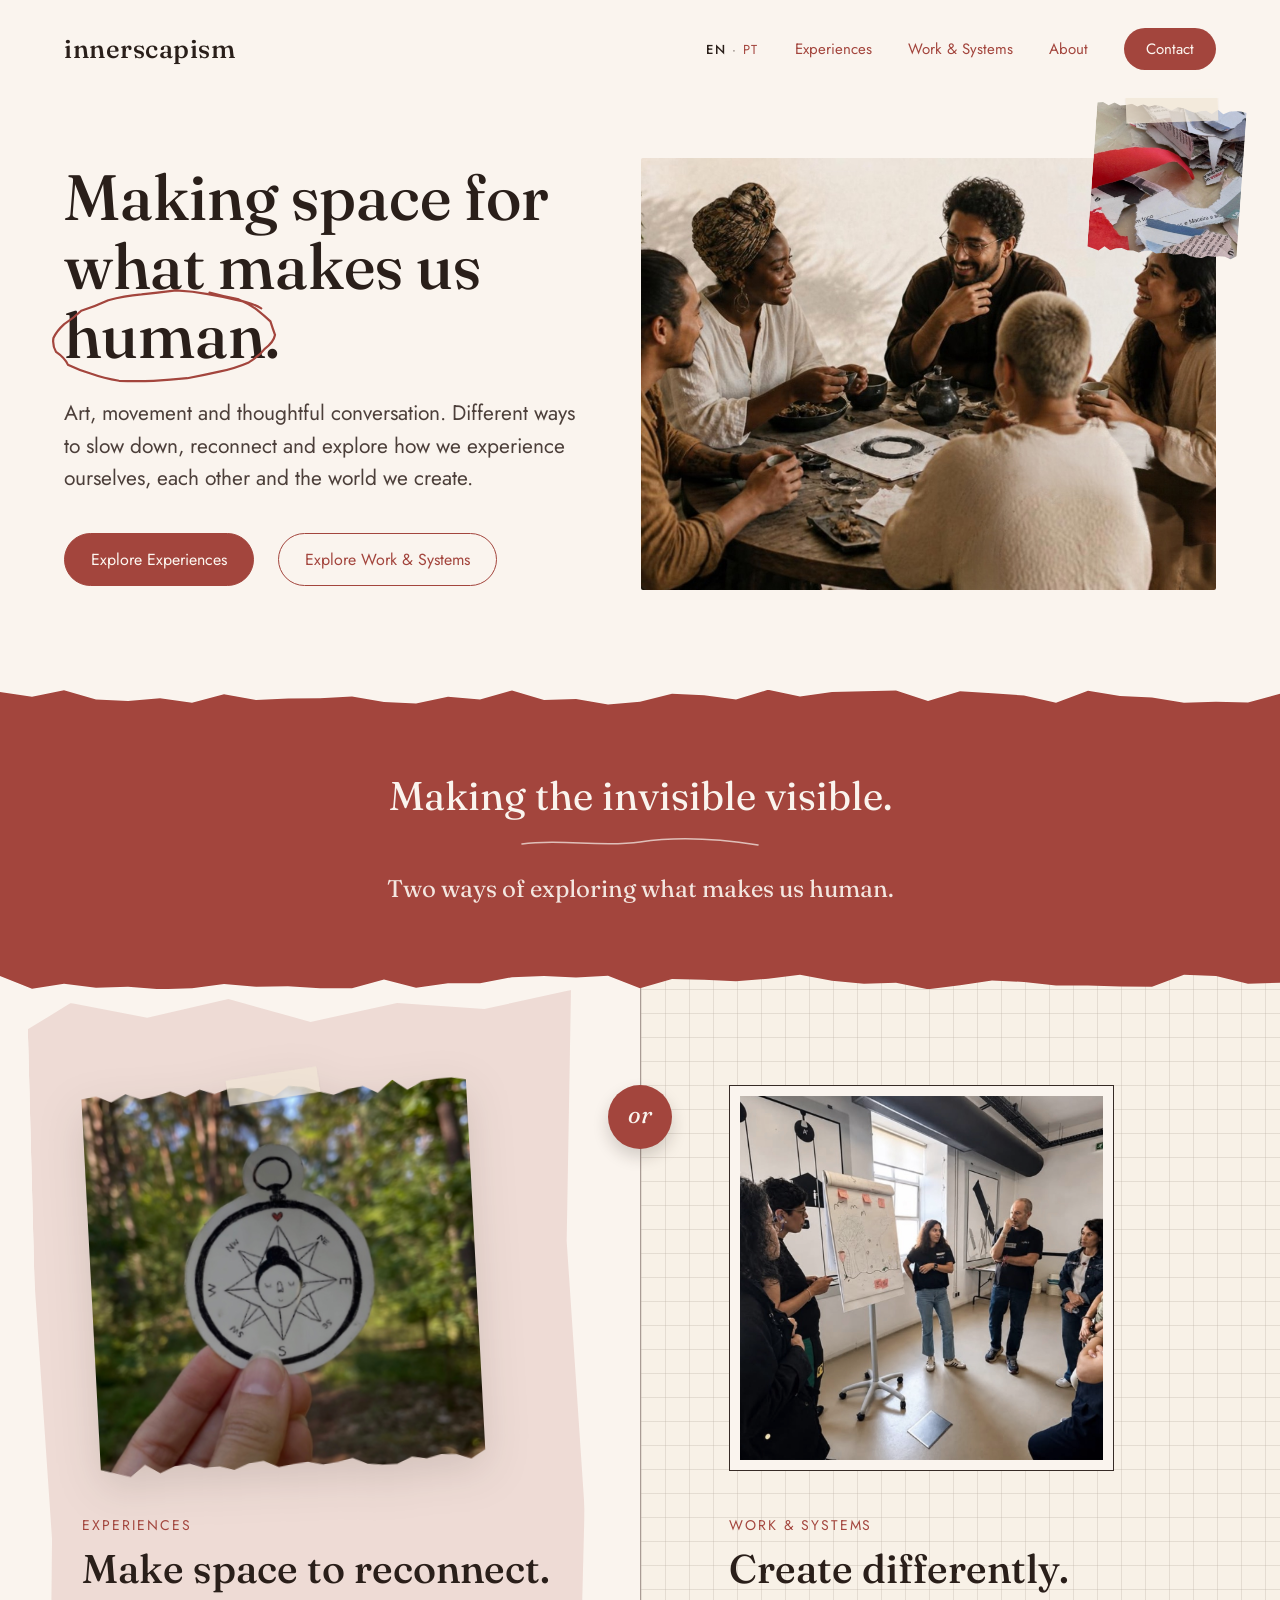
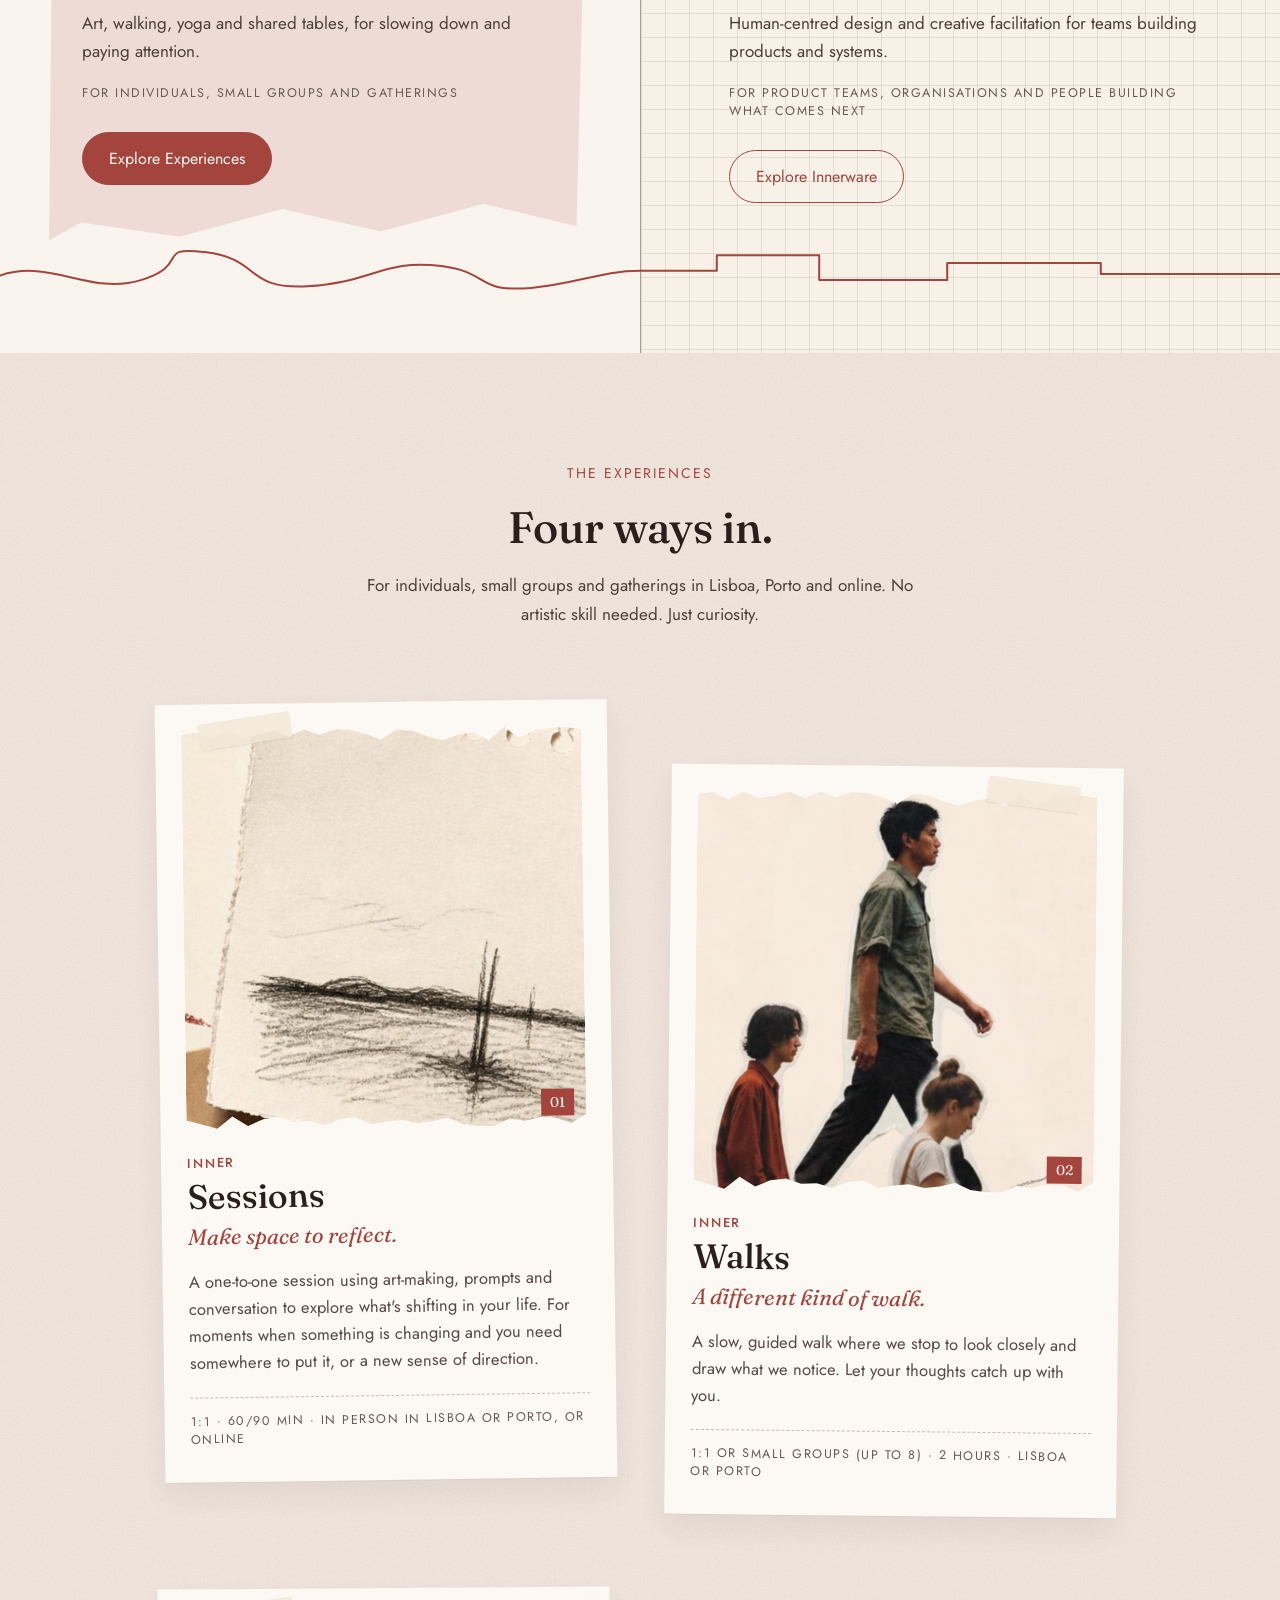
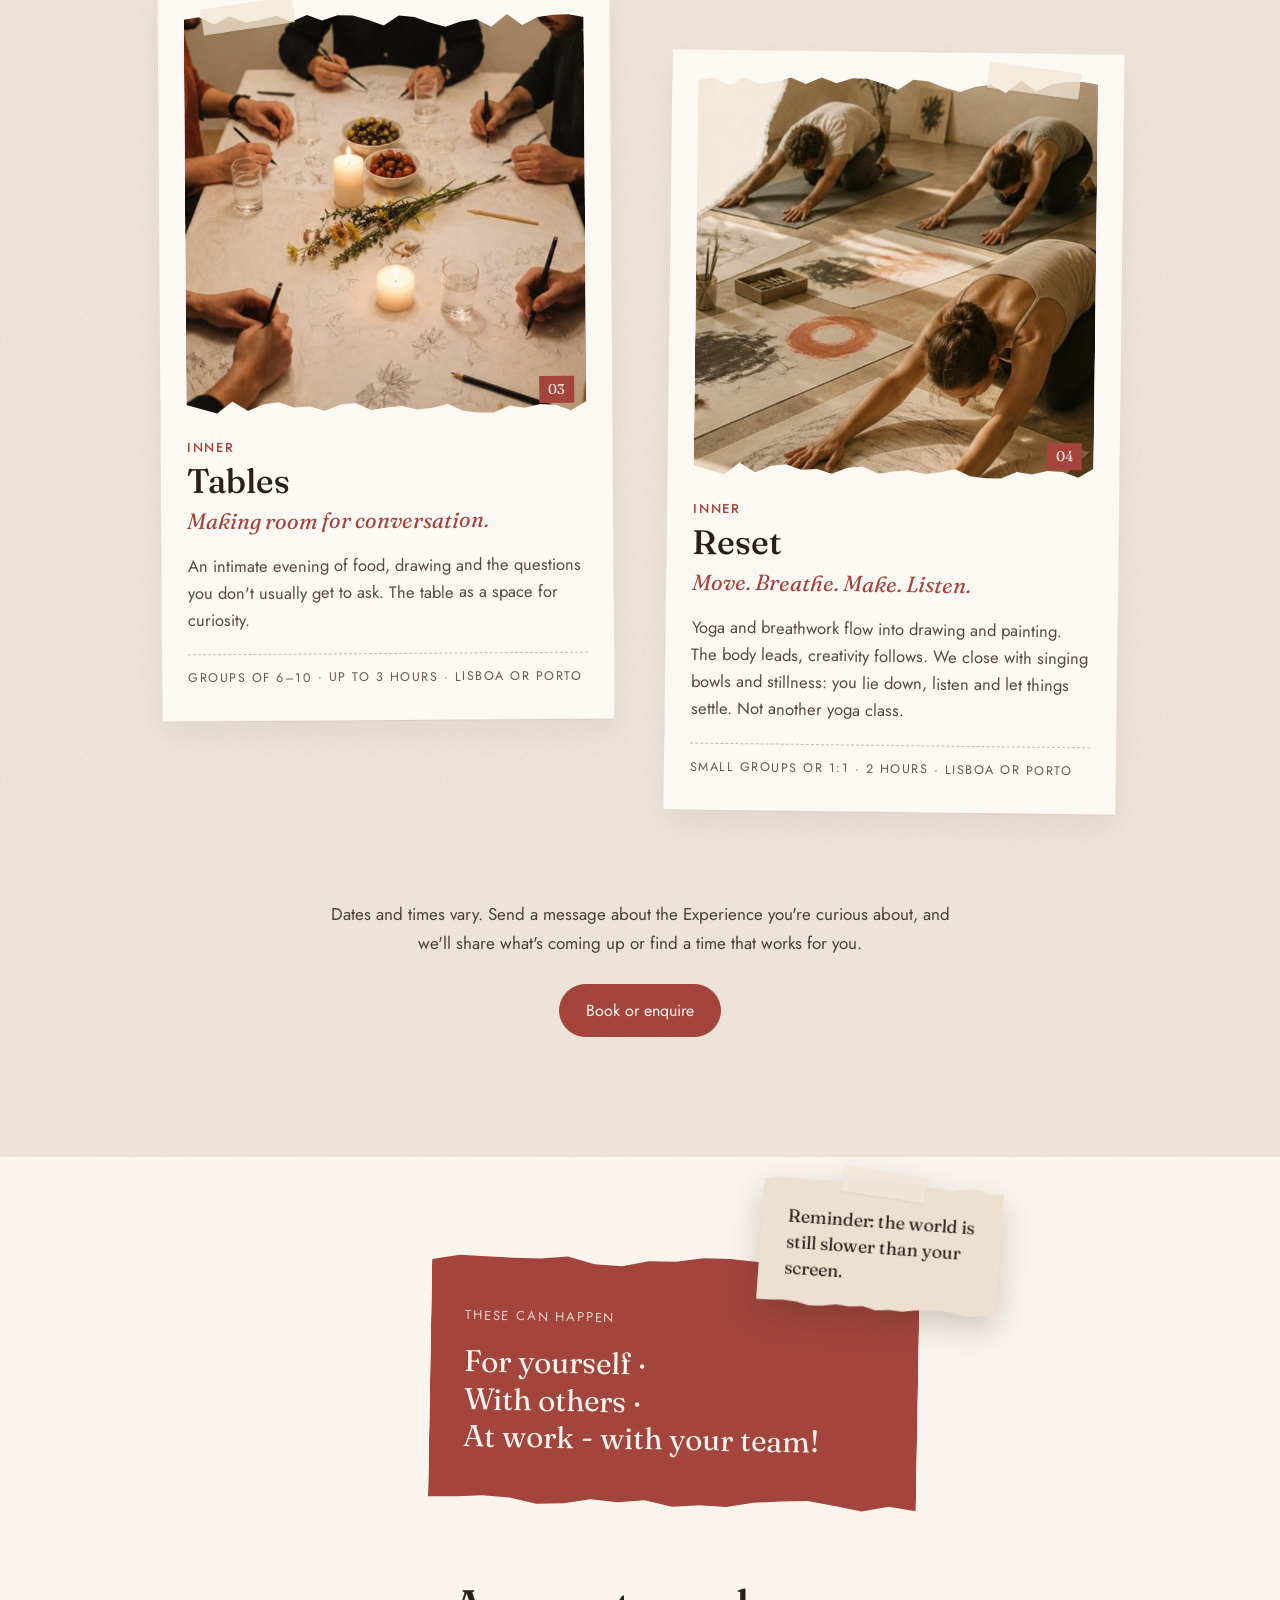
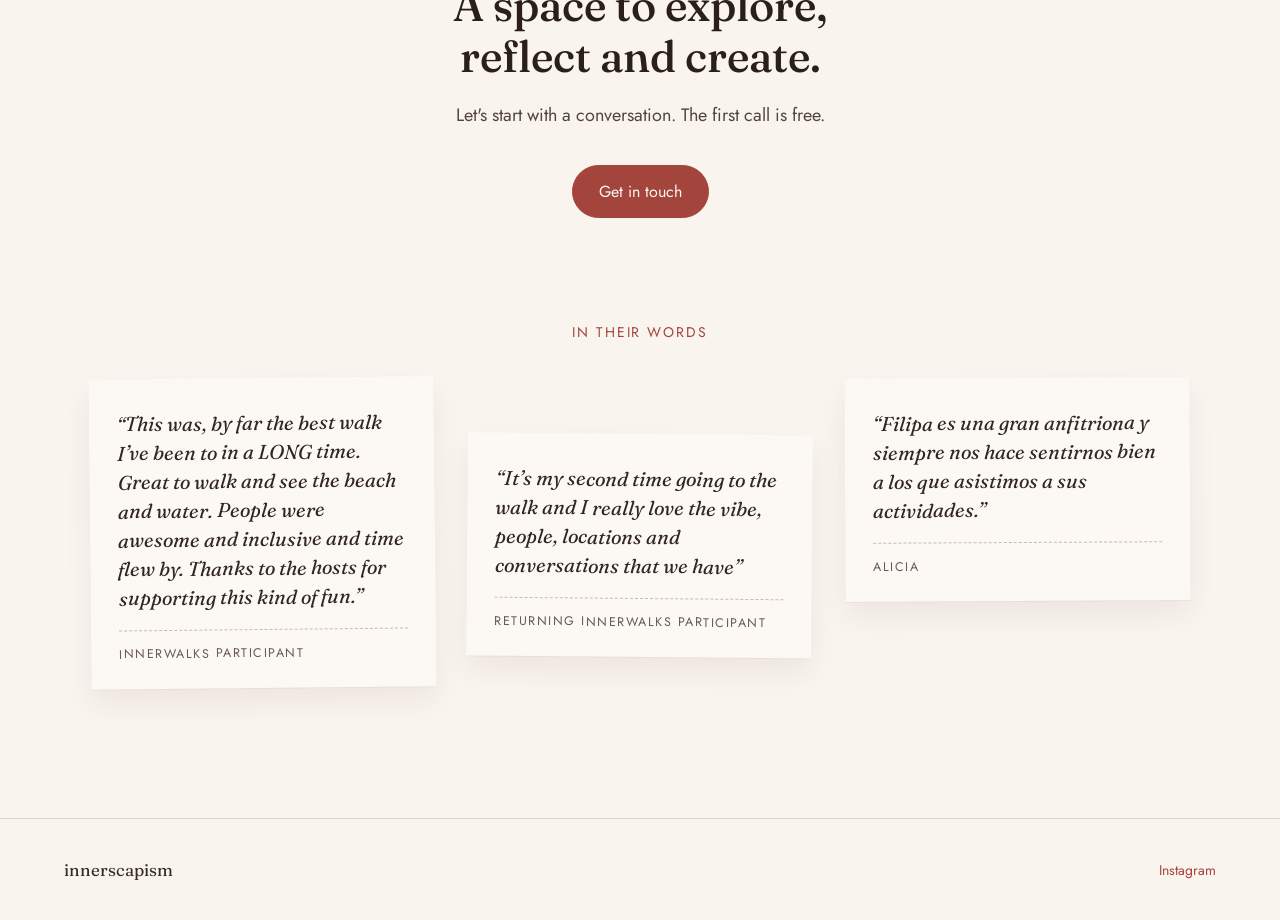
==== commit c2182573: "Make homepage photos consistent: equal squares in the spread and cards Co-Authored-By: Claude Opus 5" ====
--- a/index.html
+++ b/index.html
@@ -49,11 +49,11 @@
   .half h3 { font-family: 'Fraunces', serif; font-weight: 500; font-size: 40px; line-height: 1.1; margin: 0 0 18px; }
   .half-copy { font-size: 17px; line-height: 1.7; color: oklch(38% 0.02 40); margin: 0 0 18px; }
   .half-for { font-size: 12.5px; letter-spacing: 0.12em; text-transform: uppercase; color: oklch(48% 0.02 40); margin: 0 0 30px; }
-  .human-photo { position: relative; width: 78%; margin: 0 0 44px 4%; transform: rotate(-3deg); filter: drop-shadow(0 14px 22px rgba(33, 25, 23, 0.14)); }
-  .human-photo img { display: block; width: 100%; aspect-ratio: 4 / 3; object-fit: cover; object-position: center 40%; }
+  .human-photo { position: relative; width: 82%; margin: 0 0 44px 2%; transform: rotate(-3deg); filter: drop-shadow(0 14px 22px rgba(33, 25, 23, 0.14)); }
+  .human-photo img { display: block; width: 100%; aspect-ratio: 1 / 1; object-fit: cover; object-position: center 45%; }
   .human-photo .tape { top: -12px; left: 38%; transform: rotate(-6deg); }
-  .system-photo { box-sizing: border-box; width: 78%; margin: 0 0 44px; padding: 10px; border: 1px solid oklch(30% 0.02 40); background: oklch(97% 0.01 70); }
-  .system-photo img { display: block; width: 100%; aspect-ratio: 4 / 3; object-fit: cover; filter: grayscale(0.25); }
+  .system-photo { box-sizing: border-box; width: 82%; margin: 0 0 44px; padding: 10px; border: 1px solid oklch(30% 0.02 40); background: oklch(97% 0.01 70); }
+  .system-photo img { display: block; width: 100%; aspect-ratio: 1 / 1; object-fit: cover; filter: grayscale(0.25); }
   .seam { position: absolute; left: 50%; top: 144px; transform: translateX(-50%); z-index: 2; width: 64px; height: 64px; border-radius: 50%; background: #a3453d; color: oklch(97% 0.01 70); display: grid; place-items: center; font-family: 'Fraunces', serif; font-style: italic; font-size: 24px; line-height: 1; padding-bottom: 4px; box-sizing: border-box; box-shadow: 0 8px 16px rgba(40, 26, 20, 0.18); }
   .split-line { position: absolute; left: 0; right: 0; bottom: 48px; width: 100%; height: 70px; pointer-events: none; }
 
@@ -70,6 +70,7 @@
     .doors .door-tag { font-size: 22px; }
     .doors .door-note { font-size: 16.5px; }
   }
+  .doors .door-media img { aspect-ratio: 1 / 1; }
   .exp-next { max-width: 620px; margin: 88px auto 0; text-align: center; }
   .exp-next p { font-size: 17px; line-height: 1.7; color: oklch(38% 0.02 40); margin: 0 0 26px; }
 
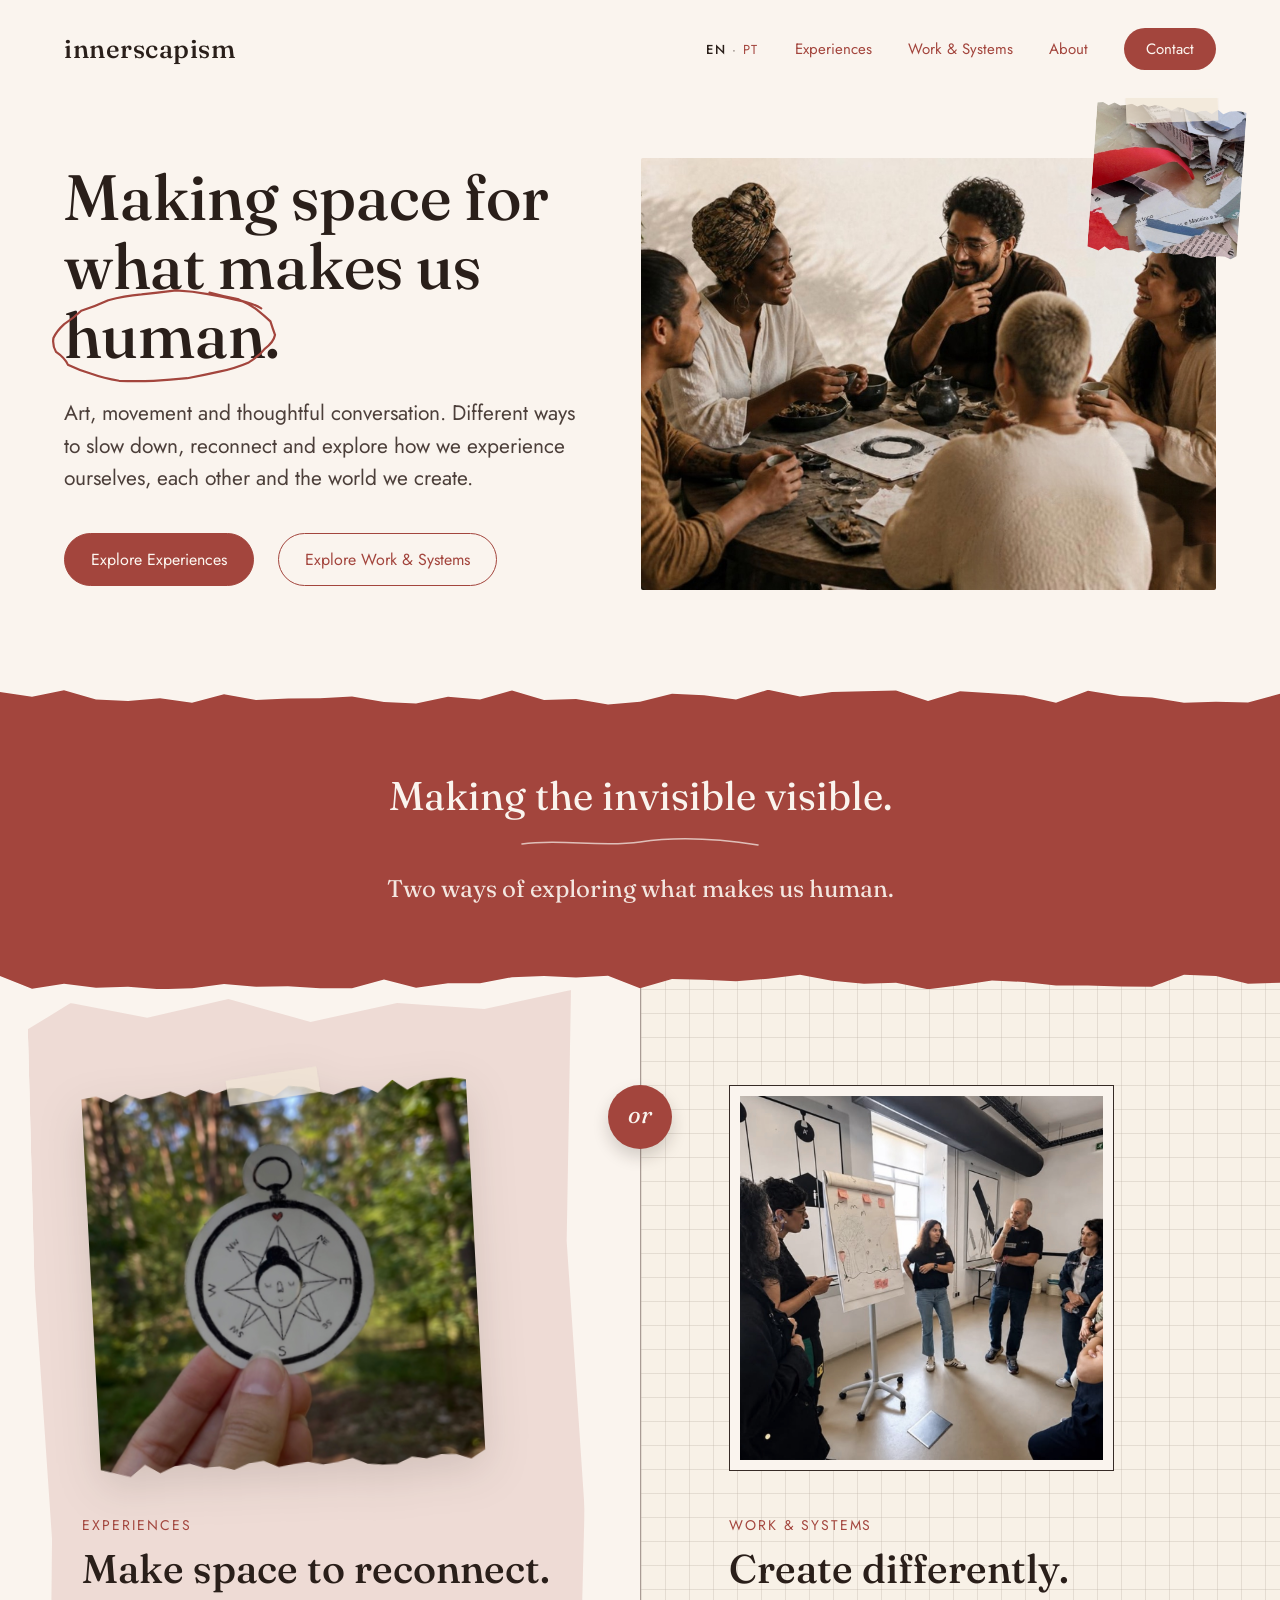
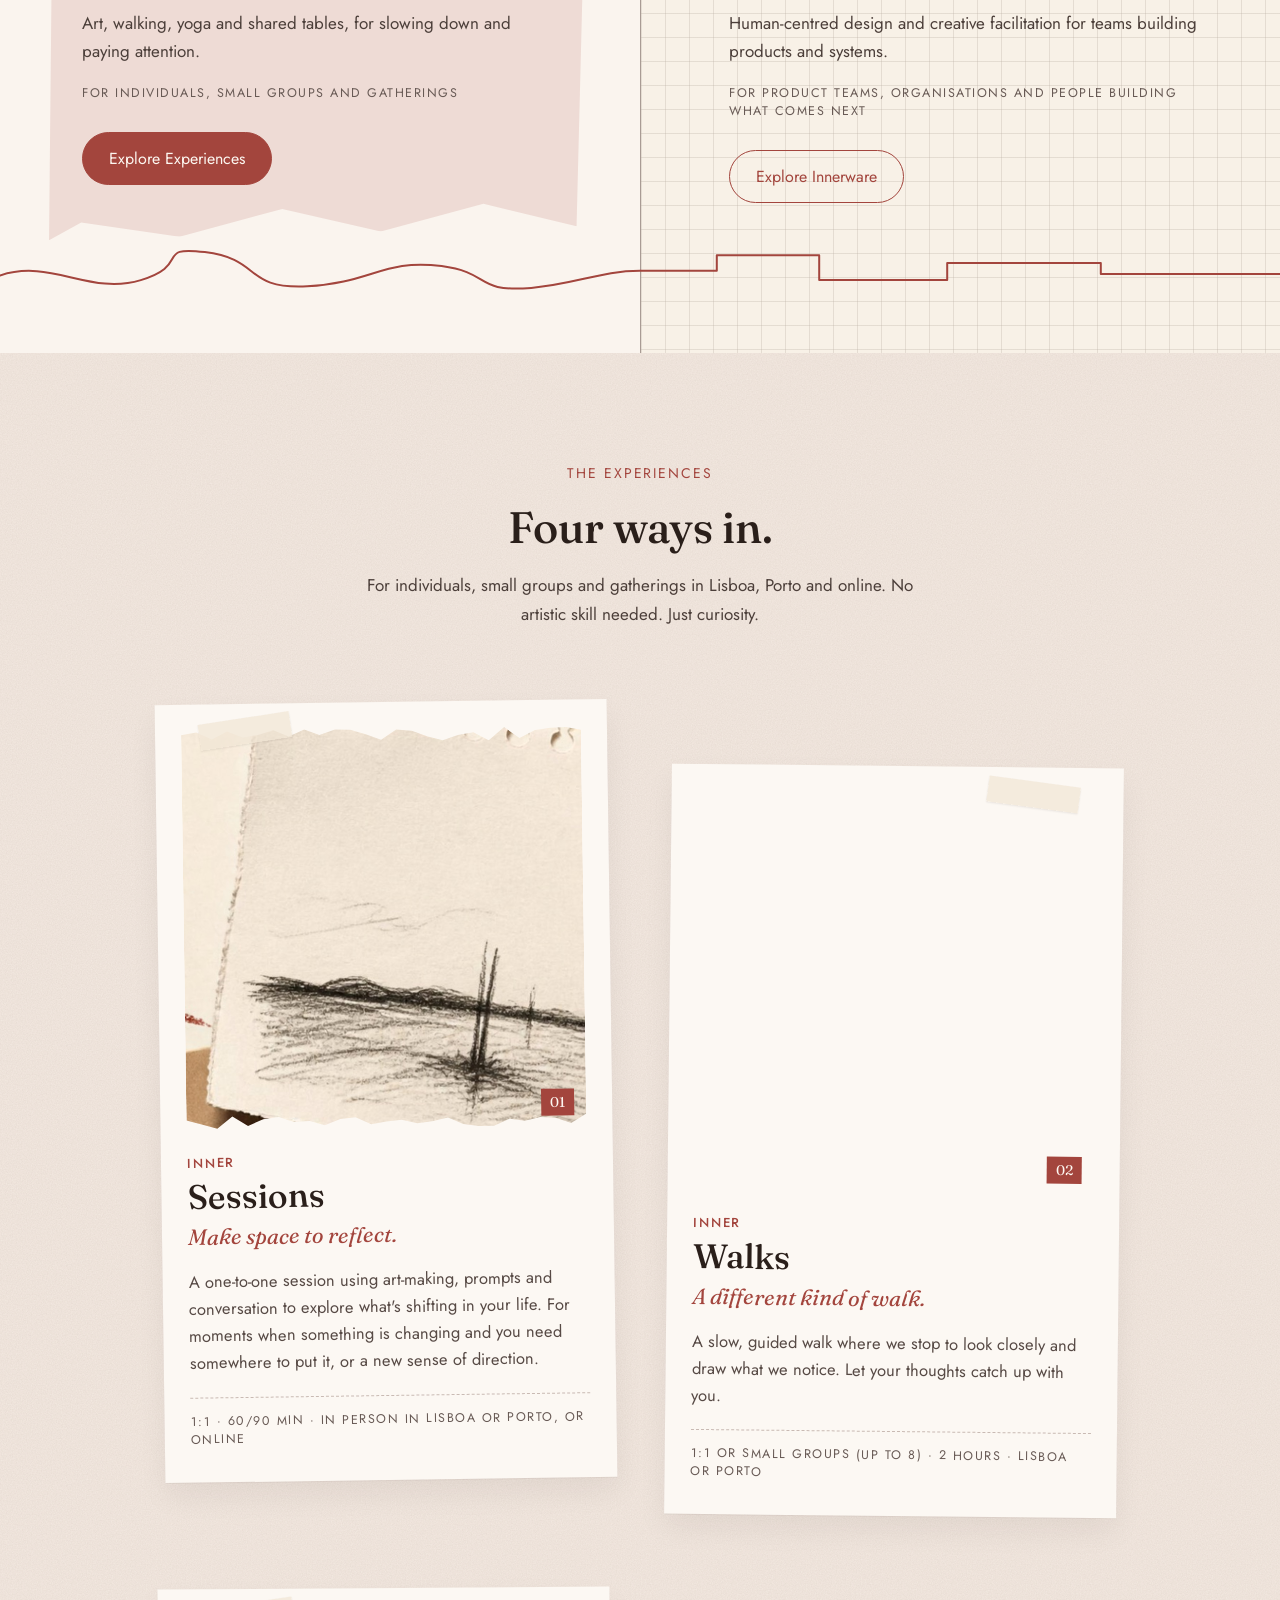
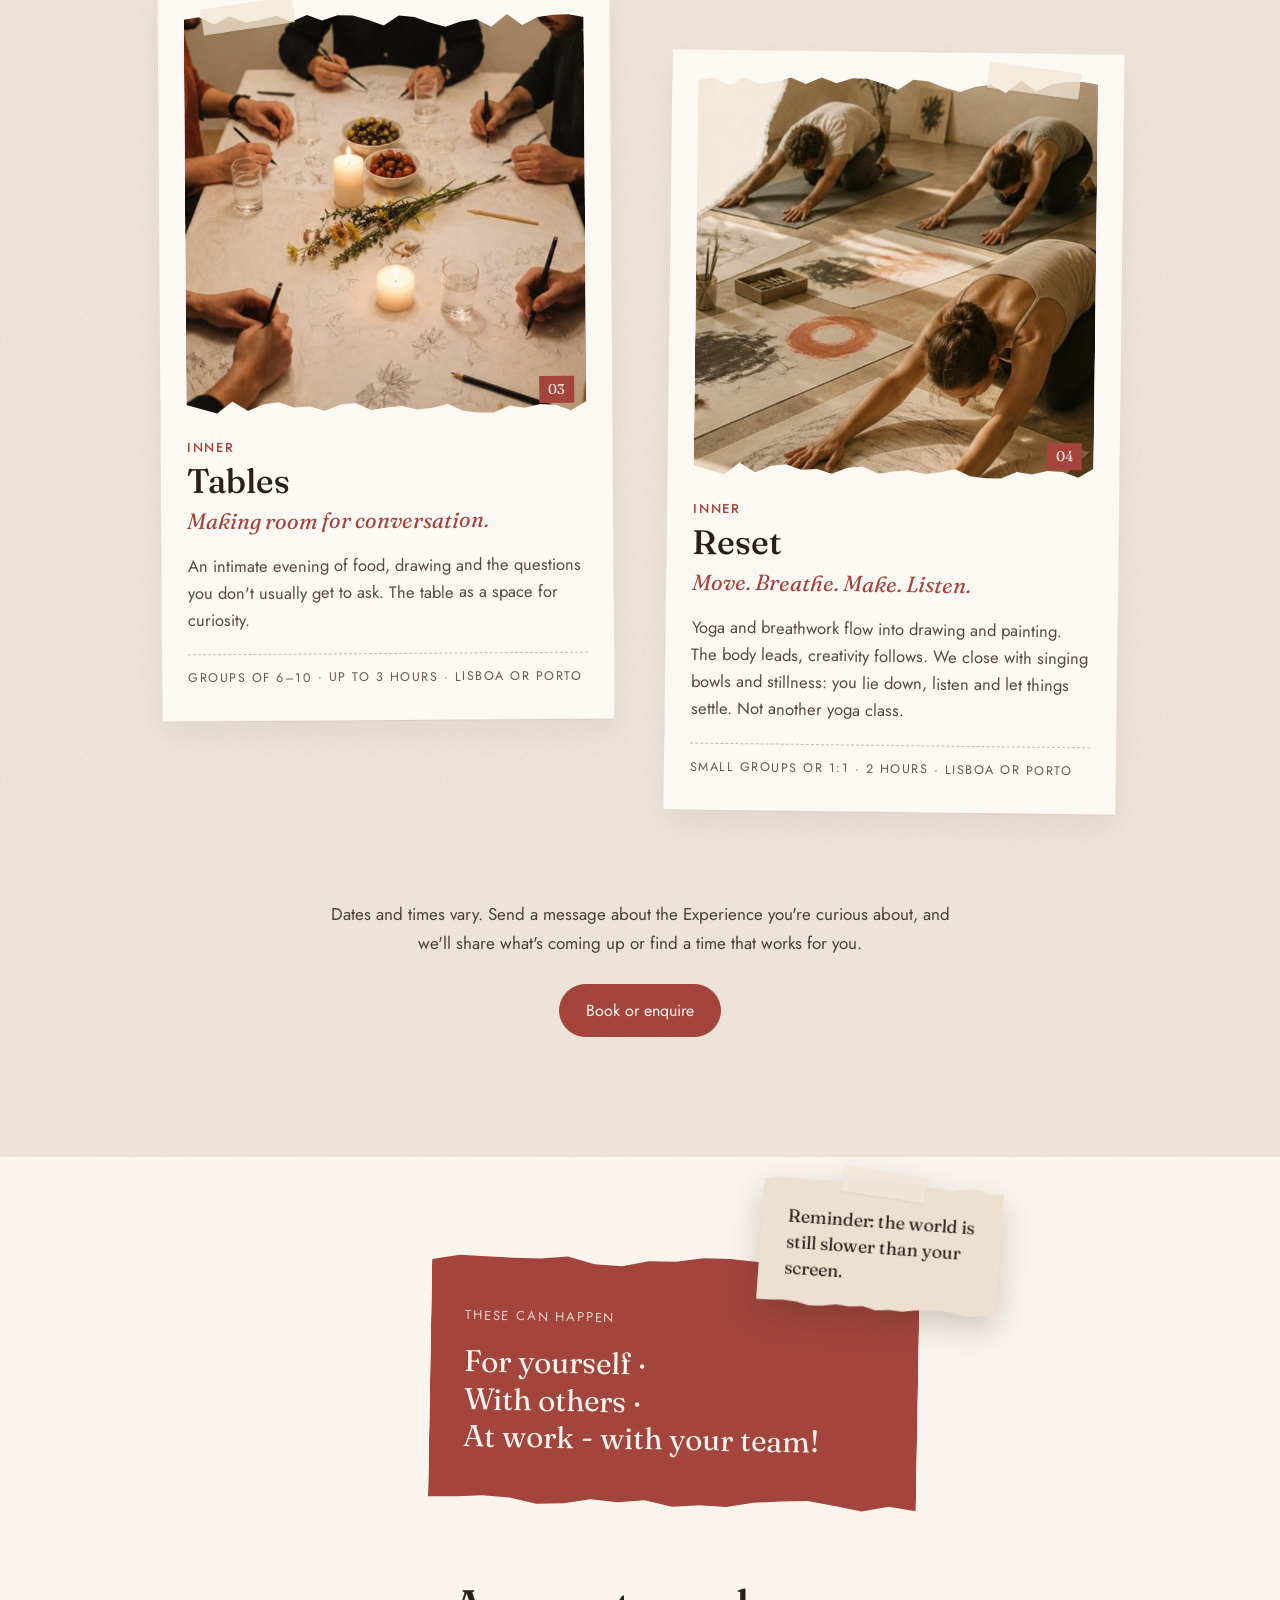
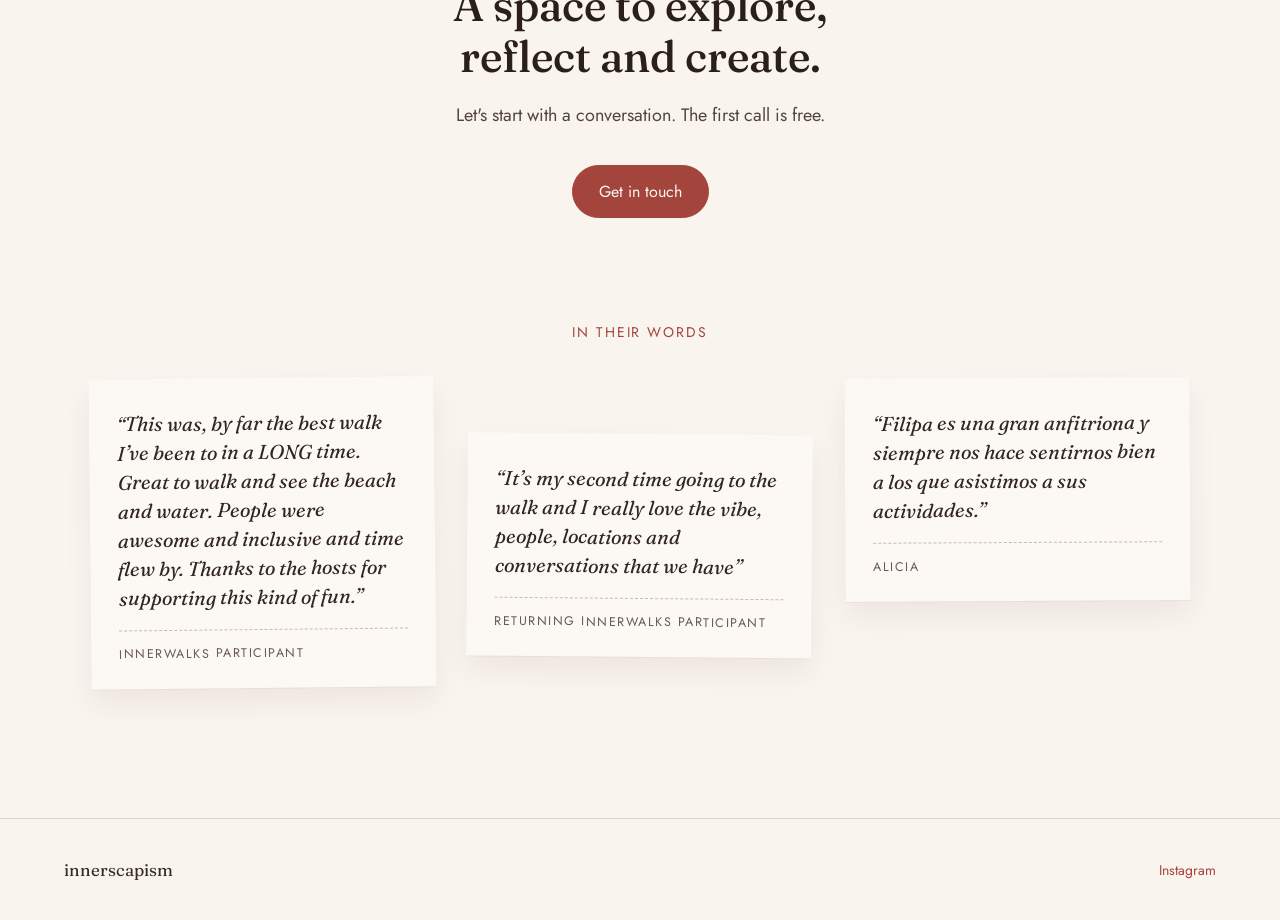
==== commit fc1313bd: "Version CSS and JS links so browsers never use a stale copy Co-Authored-By: Claude Opus 5.5 <noreply" ====
--- a/index.html
+++ b/index.html
@@ -21,8 +21,8 @@
 <meta property="og:locale" content="en_GB">
 <meta property="og:locale:alternate" content="pt_PT">
 <link href="https://fonts.googleapis.com/css2?family=Fraunces:ital,opsz,wght@0,9..144,400;0,9..144,500;0,9..144,600;1,9..144,400&family=Jost:wght@300;400;500&display=swap" rel="stylesheet">
-<link rel="stylesheet" href="assets/css/innerscapism.css">
-<script src="assets/js/reveal.js" defer></script>
+<link rel="stylesheet" href="assets/css/innerscapism.css?v=6a07893c">
+<script src="assets/js/reveal.js?v=44e211de" defer></script>
 <style>
   html { scroll-behavior: smooth; }
 
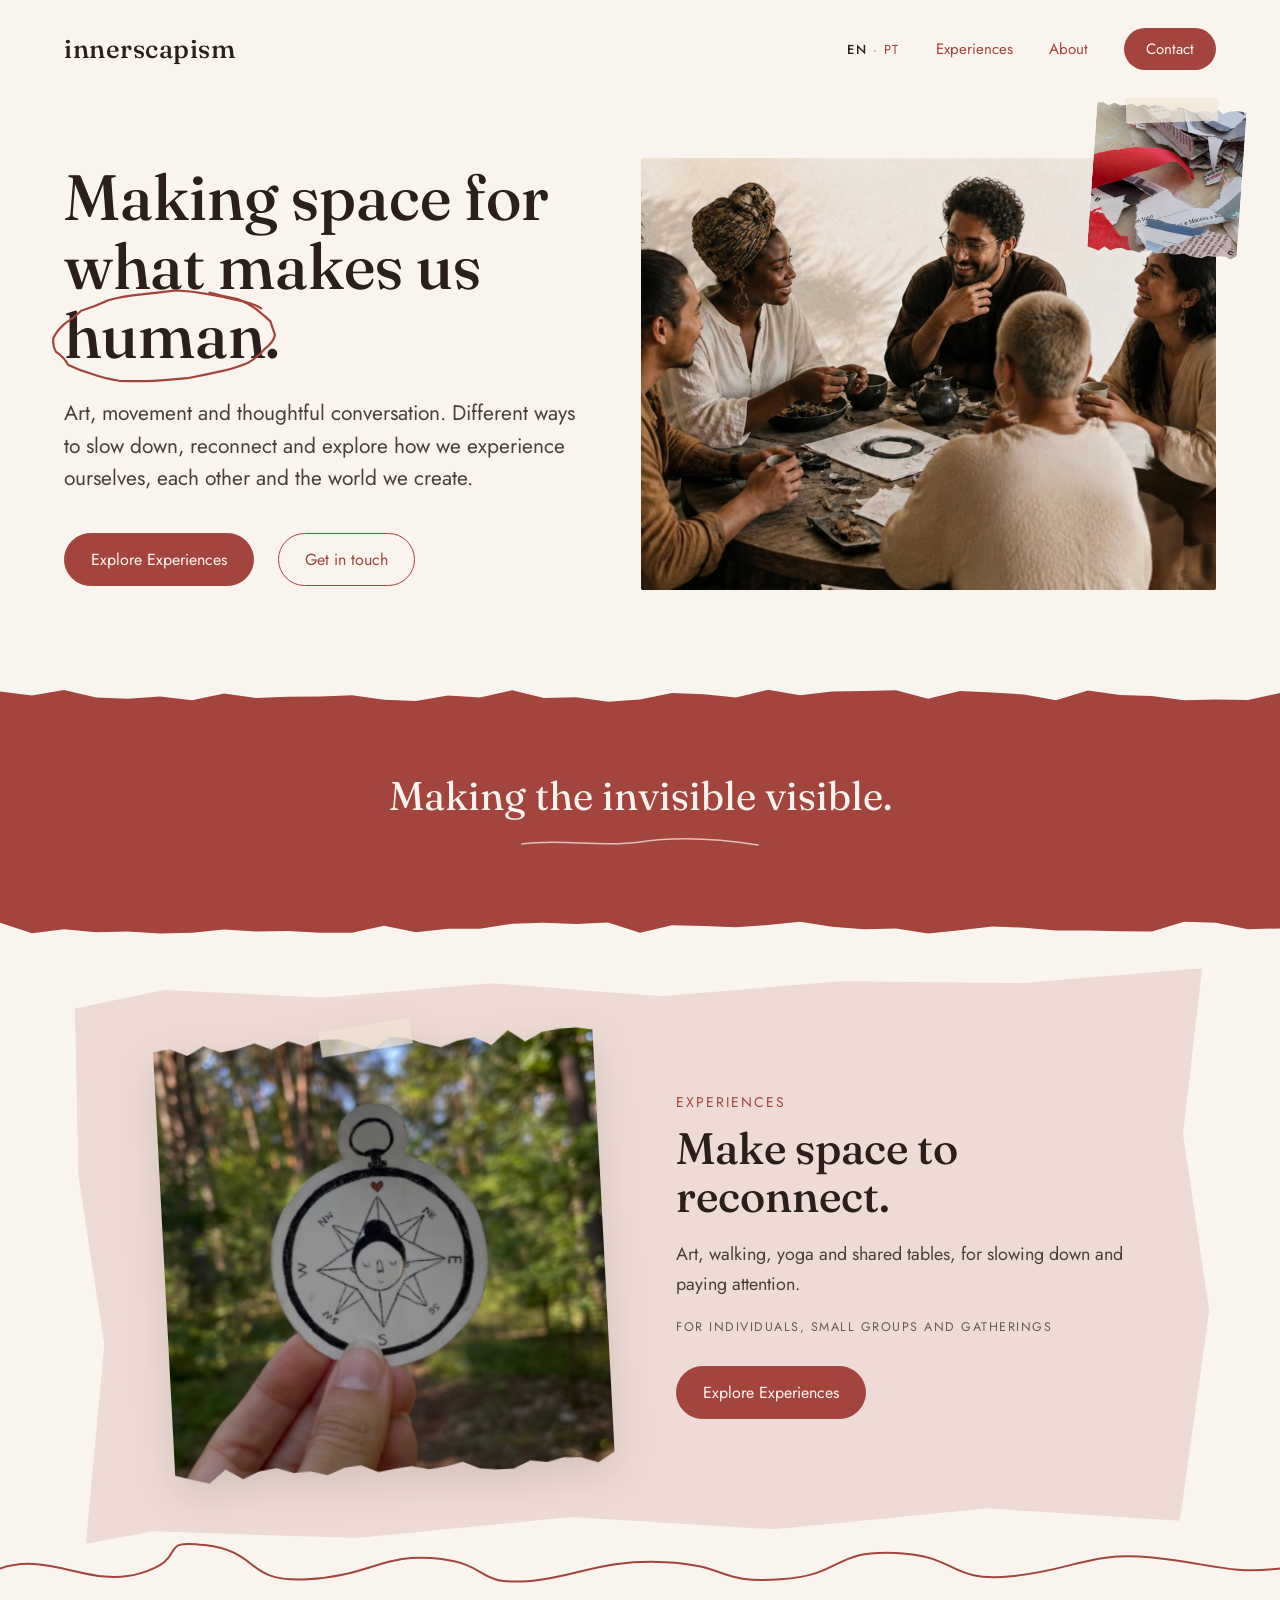
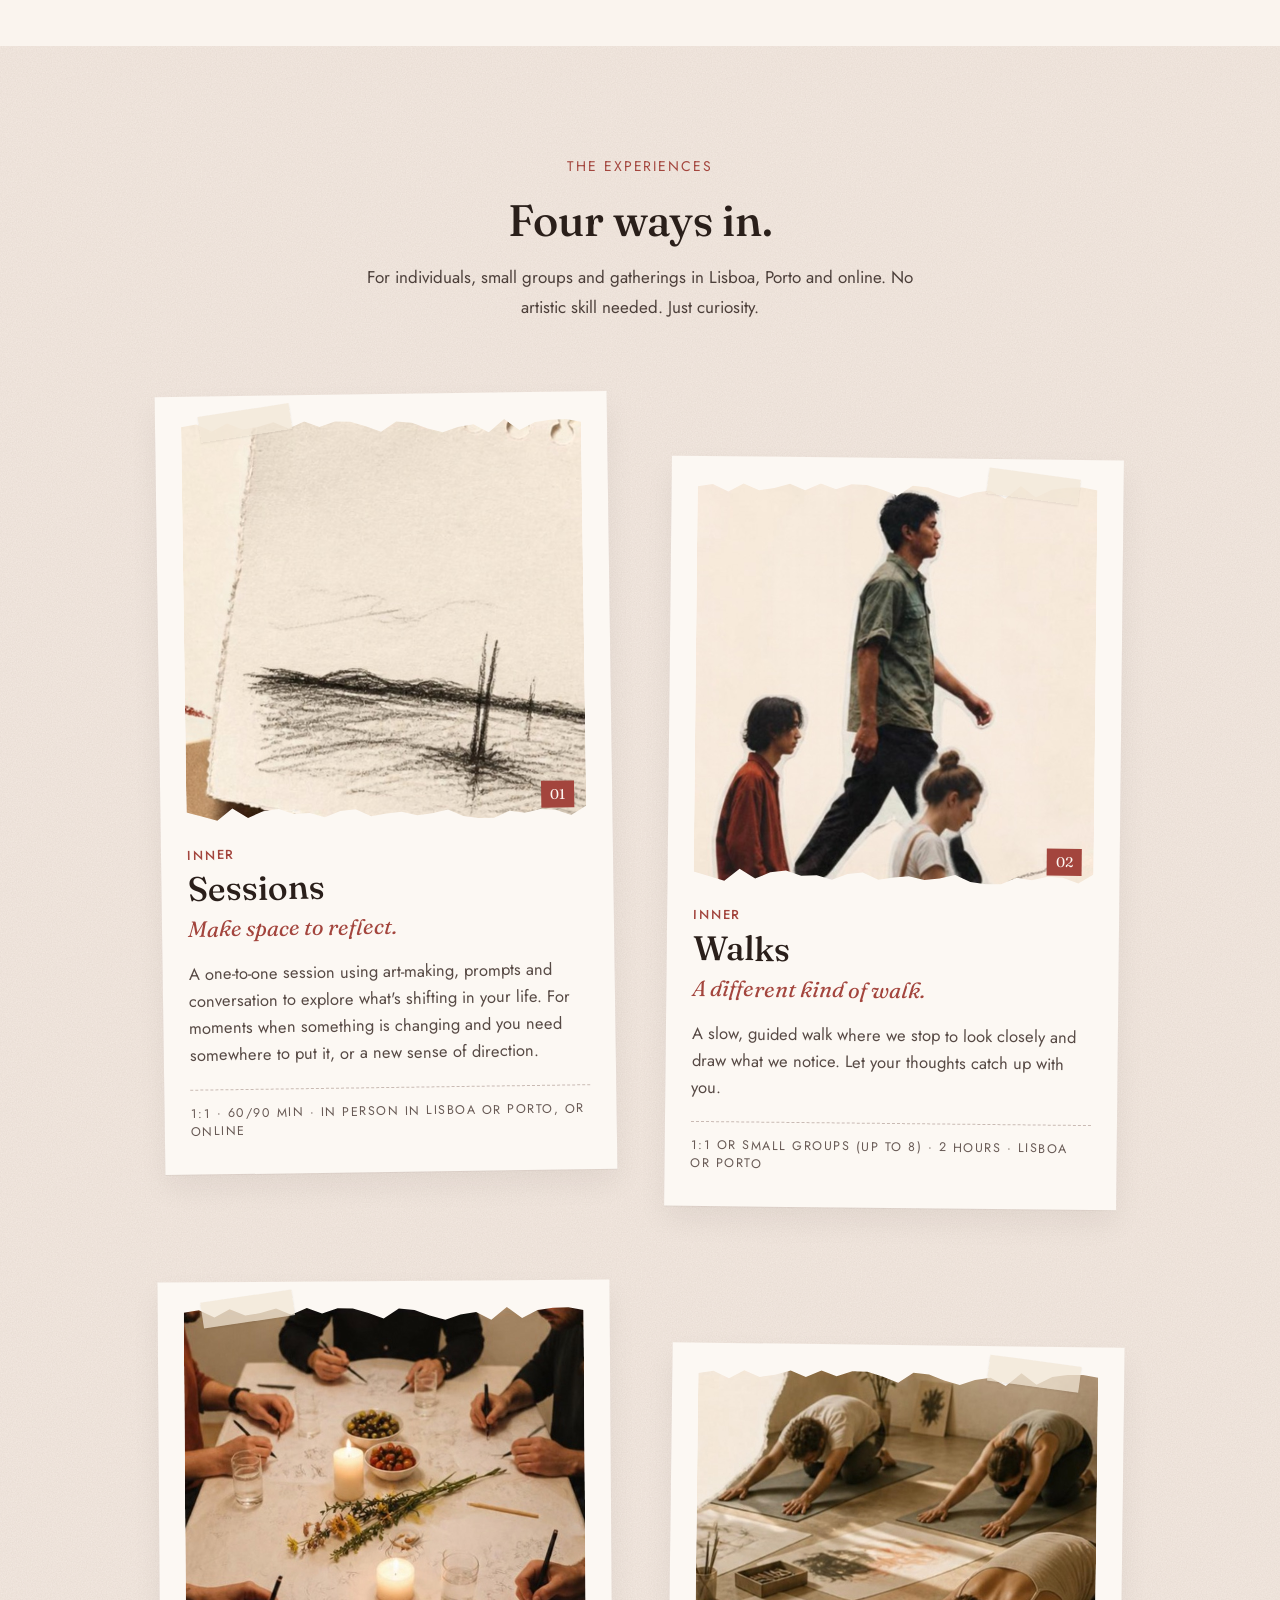
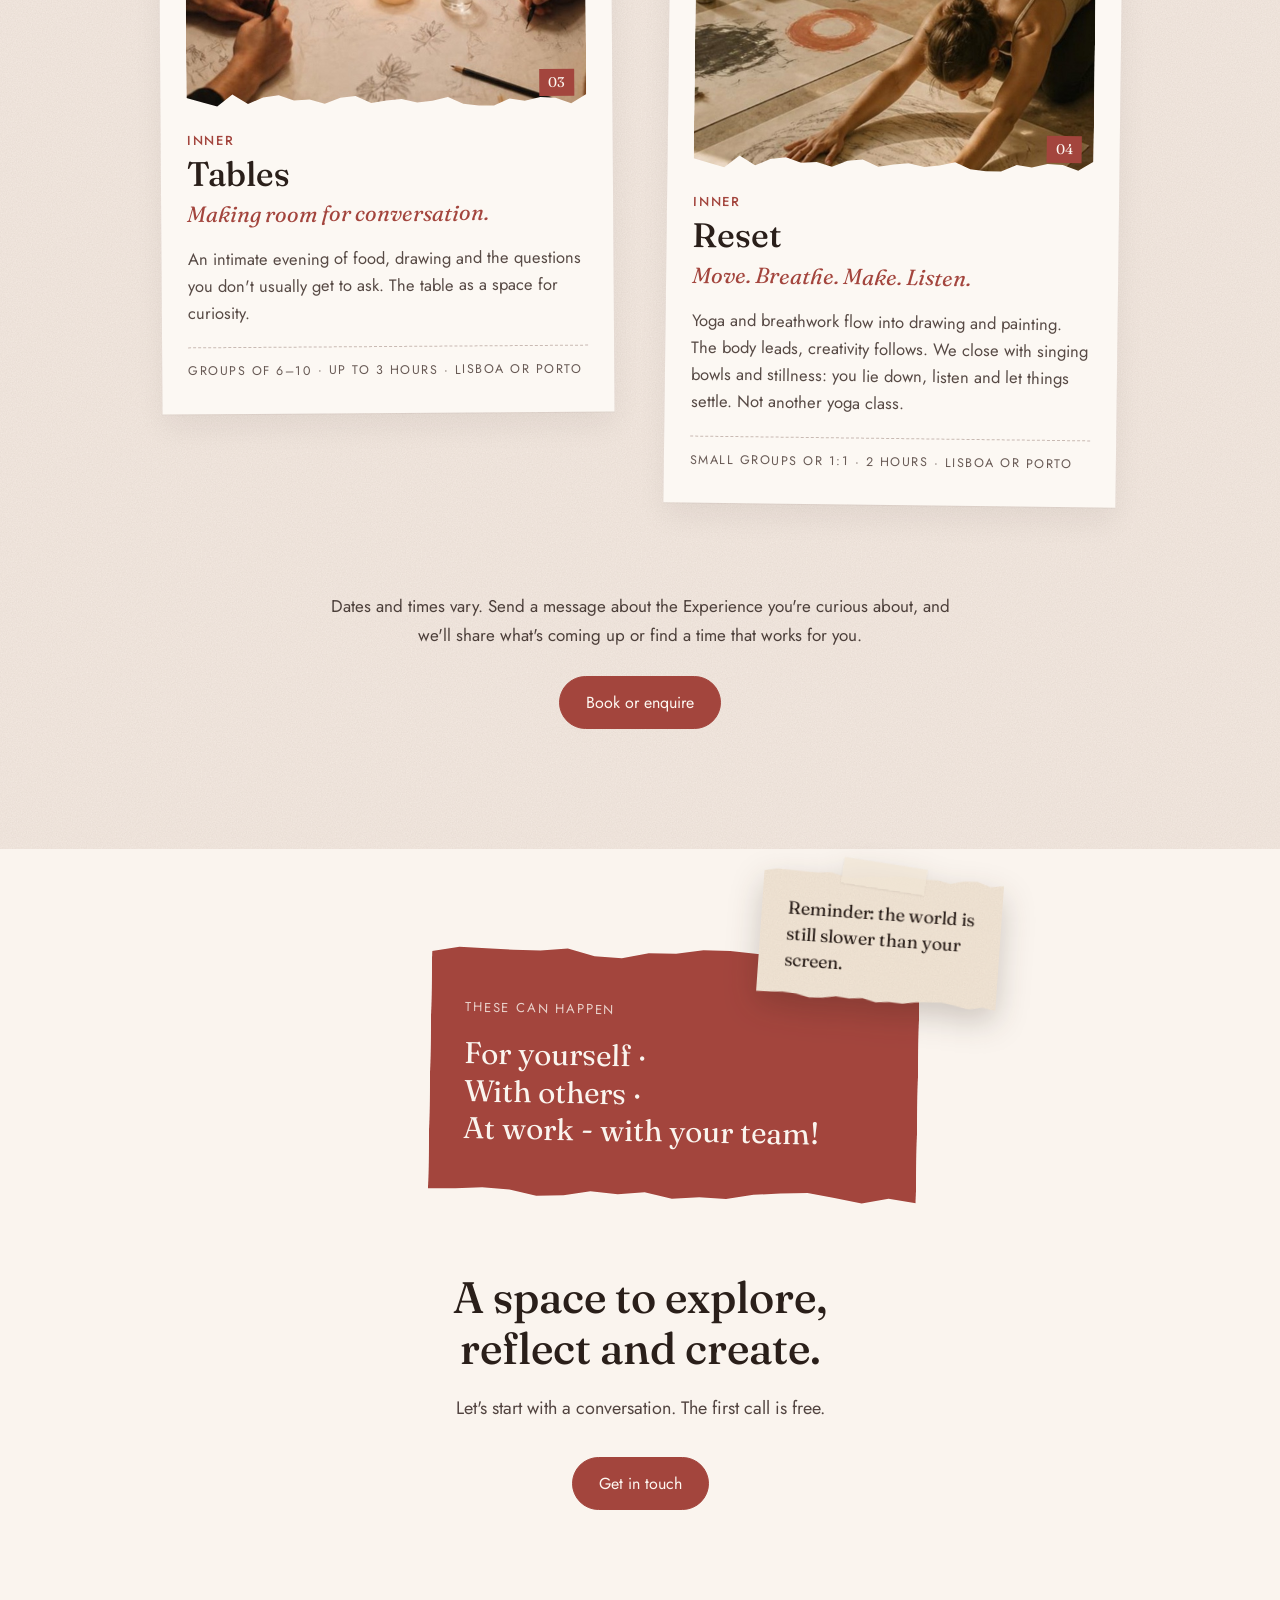
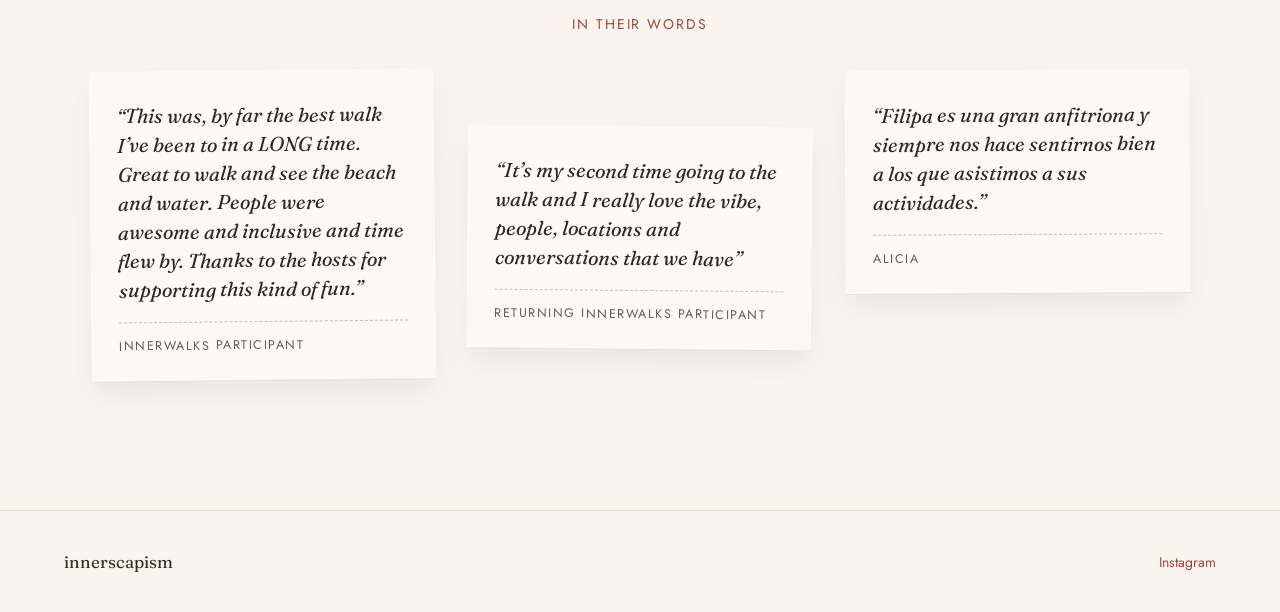
==== commit 971b93b3: "Remove Work & Systems and Innerware from the site The site now focuses on the Experiences. Work & Sy" ====
--- a/index.html
+++ b/index.html
@@ -4,11 +4,11 @@
 <meta charset="utf-8">
 <meta name="viewport" content="width=device-width, initial-scale=1">
 <title>innerscapism · Making space for what makes us human</title>
-<meta name="description" content="Creative experiences in Lisboa, Porto and online, and human-centred design for teams and organisations. Art, movement and conversation: making space for what makes us human.">
+<meta name="description" content="Creative Experiences in Lisboa, Porto and online. Art, movement and conversation: making space for what makes us human.">
 <meta property="og:type" content="website">
 <meta property="og:site_name" content="innerscapism">
 <meta property="og:title" content="innerscapism · Making space for what makes us human">
-<meta property="og:description" content="Creative experiences in Lisboa, Porto and online, and human-centred design for teams and organisations. Art, movement and conversation: making space for what makes us human.">
+<meta property="og:description" content="Creative Experiences in Lisboa, Porto and online. Art, movement and conversation: making space for what makes us human.">
 <meta property="og:url" content="https://innerscapism.com/">
 <meta property="og:image" content="https://innerscapism.com/assets/images/share/home.jpg">
 <meta property="og:image:width" content="1200">
@@ -32,32 +32,20 @@
   .hero-scrap .tape { top: -10px; left: 50%; transform: translateX(-50%) rotate(-6deg); }
   .badge-paper { background-color: oklch(93% 0.025 75); color: oklch(25% 0.02 40); padding: 26px 26px 24px; font-family: 'Fraunces', serif; font-size: 18px; line-height: 1.45; }
 
-  /* ---- Two paths: one spread, organic half and system half ---- */
-  .split { padding: 0; margin-top: -48px; position: relative; z-index: 0; }
+  /* ---- Experiences intro: one spread on cream, with a torn rust paper behind ---- */
+  .split { position: relative; z-index: 0; margin-top: -48px; padding: 150px 64px 170px; background-color: oklch(97% 0.01 70); }
   .strip { position: relative; z-index: 1; }
-  .split-head { text-align: center; max-width: 680px; margin: 0 auto 64px; padding: 0 24px; }
-  .split-grid { position: relative; display: grid; grid-template-columns: 1fr 1fr; }
-  .half { padding: 144px 64px 150px; }
-  .half-human { position: relative; background-color: oklch(97% 0.01 70); }
-  .half-human::before { content: ""; position: absolute; inset: 56px 9% 120px 6%; background: #a3453d; opacity: 0.14; transform: rotate(-1.5deg); pointer-events: none;
+  .reconnect { position: relative; display: grid; grid-template-columns: 1fr 1fr; gap: 72px; align-items: center; max-width: 1040px; margin: 0 auto; }
+  .reconnect::before { content: ""; position: absolute; inset: -56px -48px -56px -40px; background: #a3453d; opacity: 0.14; transform: rotate(-1.2deg); pointer-events: none;
     clip-path: polygon(0 3%, 8% 0, 22% 2%, 37% 0, 52% 3%, 68% 1%, 84% 2%, 100% 0, 98% 30%, 100% 62%, 97% 100%, 80% 97%, 61% 100%, 43% 97%, 24% 100%, 6% 98%, 0 100%, 2% 64%, 0 33%); }
-  .half-human .half-inner { position: relative; }
-  .half-system { border-left: 1px solid oklch(70% 0.02 50); }
-  .half-inner { max-width: 470px; }
-  .half-human .half-inner { margin-left: auto; margin-right: 24px; }
-  .half-system .half-inner { margin-left: 24px; }
-  .half h3 { font-family: 'Fraunces', serif; font-weight: 500; font-size: 40px; line-height: 1.1; margin: 0 0 18px; }
-  .half-copy { font-size: 17px; line-height: 1.7; color: oklch(38% 0.02 40); margin: 0 0 18px; }
+  .reconnect-copy { position: relative; }
+  .reconnect h2 { font-family: 'Fraunces', serif; font-weight: 500; font-size: 44px; line-height: 1.1; margin: 0 0 18px; }
+  .half-copy { font-size: 18px; line-height: 1.7; color: oklch(38% 0.02 40); margin: 0 0 18px; }
   .half-for { font-size: 12.5px; letter-spacing: 0.12em; text-transform: uppercase; color: oklch(48% 0.02 40); margin: 0 0 30px; }
-  .human-photo { position: relative; width: 82%; margin: 0 0 44px 2%; transform: rotate(-3deg); filter: drop-shadow(0 14px 22px rgba(33, 25, 23, 0.14)); }
+  .human-photo { position: relative; width: 100%; max-width: 440px; justify-self: end; transform: rotate(-3deg); filter: drop-shadow(0 14px 22px rgba(33, 25, 23, 0.14)); }
   .human-photo img { display: block; width: 100%; aspect-ratio: 1 / 1; object-fit: cover; object-position: center 45%; }
   .human-photo .tape { top: -12px; left: 38%; transform: rotate(-6deg); }
-  .system-photo { box-sizing: border-box; width: 82%; margin: 0 0 44px; padding: 10px; border: 1px solid oklch(30% 0.02 40); background: oklch(97% 0.01 70); }
-  .system-photo img { display: block; width: 100%; aspect-ratio: 1 / 1; object-fit: cover; filter: grayscale(0.25); }
-  .seam { position: absolute; left: 50%; top: 144px; transform: translateX(-50%); z-index: 2; width: 64px; height: 64px; border-radius: 50%; background: #a3453d; color: oklch(97% 0.01 70); display: grid; place-items: center; font-family: 'Fraunces', serif; font-style: italic; font-size: 24px; line-height: 1; padding-bottom: 4px; box-sizing: border-box; box-shadow: 0 8px 16px rgba(40, 26, 20, 0.18); }
   .split-line { position: absolute; left: 0; right: 0; bottom: 48px; width: 100%; height: 70px; pointer-events: none; }
-
-
 
   /* ---- Experiences: four cards as a 2 x 2 grid on wide screens ---- */
   @media (min-width: 1001px) {
@@ -97,14 +85,11 @@
     .hero { grid-template-columns: 1fr !important; padding: 48px 28px 64px !important; gap: 48px !important; }
     .about { grid-template-columns: 1fr !important; padding: 72px 28px !important; gap: 36px !important; }
     .section-pad { padding-left: 28px !important; padding-right: 28px !important; }
-    .split-grid { grid-template-columns: 1fr; }
-    .half { padding: 72px 28px 80px; }
-    .half-human { padding-top: 120px; }
-    .half-human .half-inner, .half-system .half-inner { margin: 0 auto; max-width: 560px; }
-    .half-system { border-left: 0; }
-    .seam { position: relative; left: auto; top: auto; transform: none; margin: -32px auto; }
+    .split { padding: 120px 28px 120px; }
+    .reconnect { grid-template-columns: 1fr; gap: 40px; max-width: 560px; }
+    .reconnect::before { inset: -32px -16px -32px -12px; }
+    .human-photo { justify-self: center; max-width: 420px; }
     .split-line { display: none; }
-    .half-human::before { inset: 28px 4% 40px 3%; }
     .quotes-grid { grid-template-columns: 1fr; max-width: 520px; margin: 0 auto; }
     .quotes .door:nth-child(n) { margin-top: 0 !important; }
   }
@@ -120,10 +105,8 @@
     .about { padding: 56px 18px !important; }
     .about-copy p { font-size: 16px !important; }
     .section-pad { padding: 72px 18px 80px !important; }
-    .half { padding: 56px 18px 64px; }
-    .half-human { padding-top: 104px; }
-    .half h3 { font-size: 30px; }
-    .human-photo, .system-photo { width: 100%; margin-left: 0; }
+    .split { padding: 100px 18px 96px; }
+    .reconnect h2 { font-size: 32px; }
     .quotes { margin-top: 72px; }
     .quote blockquote { font-size: 18px; }
     .exp-next { margin-top: 64px; }
@@ -147,7 +130,6 @@
     <nav class="nav-links" aria-label="Main menu" style="display:flex; gap: 36px; align-items:center; font-size: 15px;">
       <span class="lang-switch"><span aria-current="true">EN</span> · <a href="/pt/" data-local="pt/index.html" hreflang="pt-PT" lang="pt-PT" aria-label="Ver em português">PT</a></span>
       <a href="/#experiences" data-local="index.html#experiences" style="text-decoration:none;">Experiences</a>
-      <a href="/work" data-local="work.html" style="text-decoration:none;">Work &amp; Systems</a>
       <a href="/about" data-local="about.html" style="text-decoration:none;">About</a>
       <a href="/contact" data-local="contact.html" class="cta-pill" style="text-decoration:none; padding: 10px 22px; background: #a3453d; color: oklch(98% 0.01 70); border-radius: 999px;">Contact</a>
     </nav>
@@ -163,7 +145,7 @@
       <p class="hero-sub" style="font-size: 21px; line-height: 1.55; color: oklch(38% 0.02 40); max-width: 540px; margin: 0 0 38px;">Art, movement and thoughtful conversation. Different ways to slow down, reconnect and explore how we experience ourselves, each other and the world we create.</p>
       <div class="btn-row">
         <a href="/#experiences" data-local="index.html#experiences" class="btn-primary">Explore Experiences</a>
-        <a href="/work" data-local="work.html" class="btn-secondary">Explore Work &amp; Systems</a>
+        <a href="/contact" data-local="contact.html" class="btn-secondary">Get in touch</a>
       </div>
     </div>
     <div style="position: relative;">
@@ -179,42 +161,26 @@
   <div class="strip torn-band" style="color: oklch(97% 0.01 70); padding: 80px 64px 84px; text-align: center; background-color: #A3453D">
     <p style="font-family:'Fraunces', serif; font-size: 40px; line-height: 1.3; max-width: 780px; margin: 0 auto; font-weight: 400;">Making the invisible visible.</p>
     <svg class="scribble-under" viewBox="0 0 240 14" aria-hidden="true"><path d="M2 8 C40 2 80 12 120 6 S200 3 238 9" fill="none" stroke="oklch(97% 0.01 70)" stroke-width="1.6" stroke-linecap="round" opacity="0.7"/></svg>
-    <h2 id="paths-title" style="font-family:'Fraunces', serif; font-weight: 400; font-size: 24px; line-height: 1.4; margin: 22px auto 0; max-width: 640px; opacity: 0.92; text-wrap: balance;">Two ways of exploring what makes us human.</h2>
   </div>
 
-  <!-- 3. TWO PATHS: one spread, two halves (organic / system) -->
-  <section class="split" aria-labelledby="paths-title">
-    <div class="split-grid">
-      <article class="half half-human">
-        <div class="half-inner">
-          <div class="human-photo">
-            <span class="tape"></span>
-            <img width="1015" height="1100" class="torn" src="assets/images/compass-forest.jpg" alt="A hand holding up a hand-drawn paper compass in a sunlit forest" loading="lazy" decoding="async">
-          </div>
-          <p class="kicker" style="margin-bottom: 12px;">Experiences</p>
-          <h3>Make space to reconnect.</h3>
-          <p class="half-copy">Art, walking, yoga and shared tables, for slowing down and paying attention.</p>
-          <p class="half-for">For individuals, small groups and gatherings</p>
-          <a href="/#experiences" data-local="index.html#experiences" class="btn-primary">Explore Experiences</a>
-        </div>
-      </article>
-      <span class="seam" aria-hidden="true">or</span>
-      <article class="half half-system grid-paper">
-        <div class="half-inner">
-          <div class="system-photo">
-            <img width="1200" height="1035" src="assets/images/team-workshop.jpg" alt="A team gathered around a flipchart covered in drawings during a creative workshop" loading="lazy" decoding="async">
-          </div>
-          <p class="kicker" style="margin-bottom: 12px;">Work &amp; Systems</p>
-          <h3>Create differently.</h3>
-          <p class="half-copy">Human-centred design and creative facilitation for teams building products and systems.</p>
-          <p class="half-for">For product teams, organisations and people building what comes next</p>
-          <a href="/innerware" data-local="innerware.html" class="btn-secondary">Explore Innerware</a>
-        </div>
-      </article>
-      <svg class="split-line" viewBox="0 0 1000 90" preserveAspectRatio="none" aria-hidden="true">
-        <path d="M0 52 C40 30 70 78 110 58 C150 38 120 14 160 22 C205 31 190 70 240 66 C290 62 300 30 345 40 C385 49 370 74 415 68 C450 63 470 46 500 46 L560 46 L560 26 L640 26 L640 58 L740 58 L740 36 L860 36 L860 50 L1000 50" fill="none" stroke="#a3453d" stroke-width="2" stroke-linecap="round" stroke-linejoin="round" vector-effect="non-scaling-stroke"/>
-      </svg>
-    </div>
+  <!-- 3. EXPERIENCES INTRO: compass, torn rust paper, one loose line -->
+  <section class="split" aria-labelledby="reconnect-title">
+    <div class="reconnect">
+      <div class="human-photo">
+        <span class="tape"></span>
+        <img width="1015" height="1100" class="torn" src="assets/images/compass-forest.jpg" alt="A hand holding up a hand-drawn paper compass in a sunlit forest" loading="lazy" decoding="async">
+      </div>
+      <div class="reconnect-copy">
+        <p class="kicker" style="margin-bottom: 12px;">Experiences</p>
+        <h2 id="reconnect-title">Make space to reconnect.</h2>
+        <p class="half-copy">Art, walking, yoga and shared tables, for slowing down and paying attention.</p>
+        <p class="half-for">For individuals, small groups and gatherings</p>
+        <a href="/#experiences" data-local="index.html#experiences" class="btn-primary">Explore Experiences</a>
+      </div>
+    </div>
+    <svg class="split-line" viewBox="0 0 1000 90" preserveAspectRatio="none" aria-hidden="true">
+      <path d="M0 52 C40 30 70 78 110 58 C150 38 120 14 160 22 C205 31 190 70 240 66 C290 62 300 30 345 40 C385 49 370 74 415 68 C450 63 470 40 520 44 C570 48 560 72 610 66 C660 60 650 28 700 32 C750 36 740 70 790 62 C840 54 850 30 900 38 C945 45 960 60 1000 52" fill="none" stroke="#a3453d" stroke-width="2" stroke-linecap="round" stroke-linejoin="round" vector-effect="non-scaling-stroke"/>
+    </svg>
   </section>
 
   <!-- 4. EXPERIENCES -->
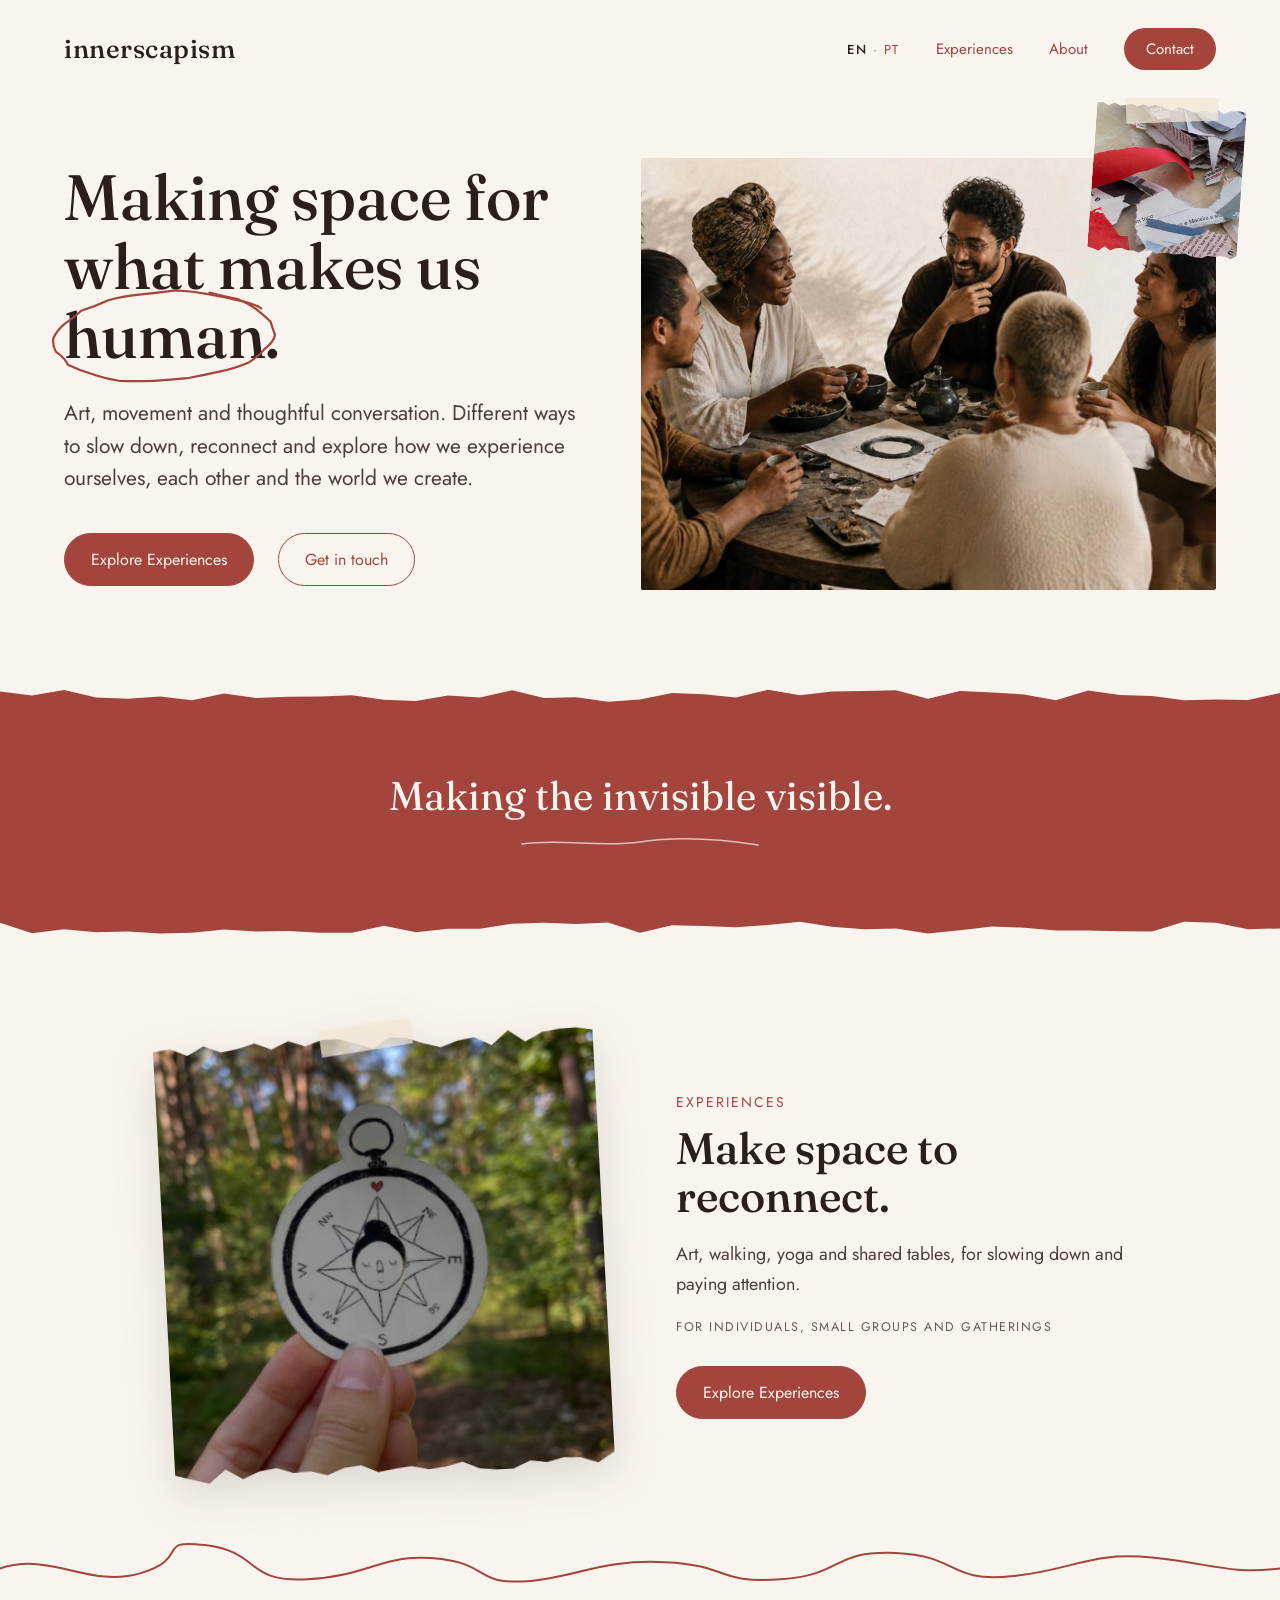
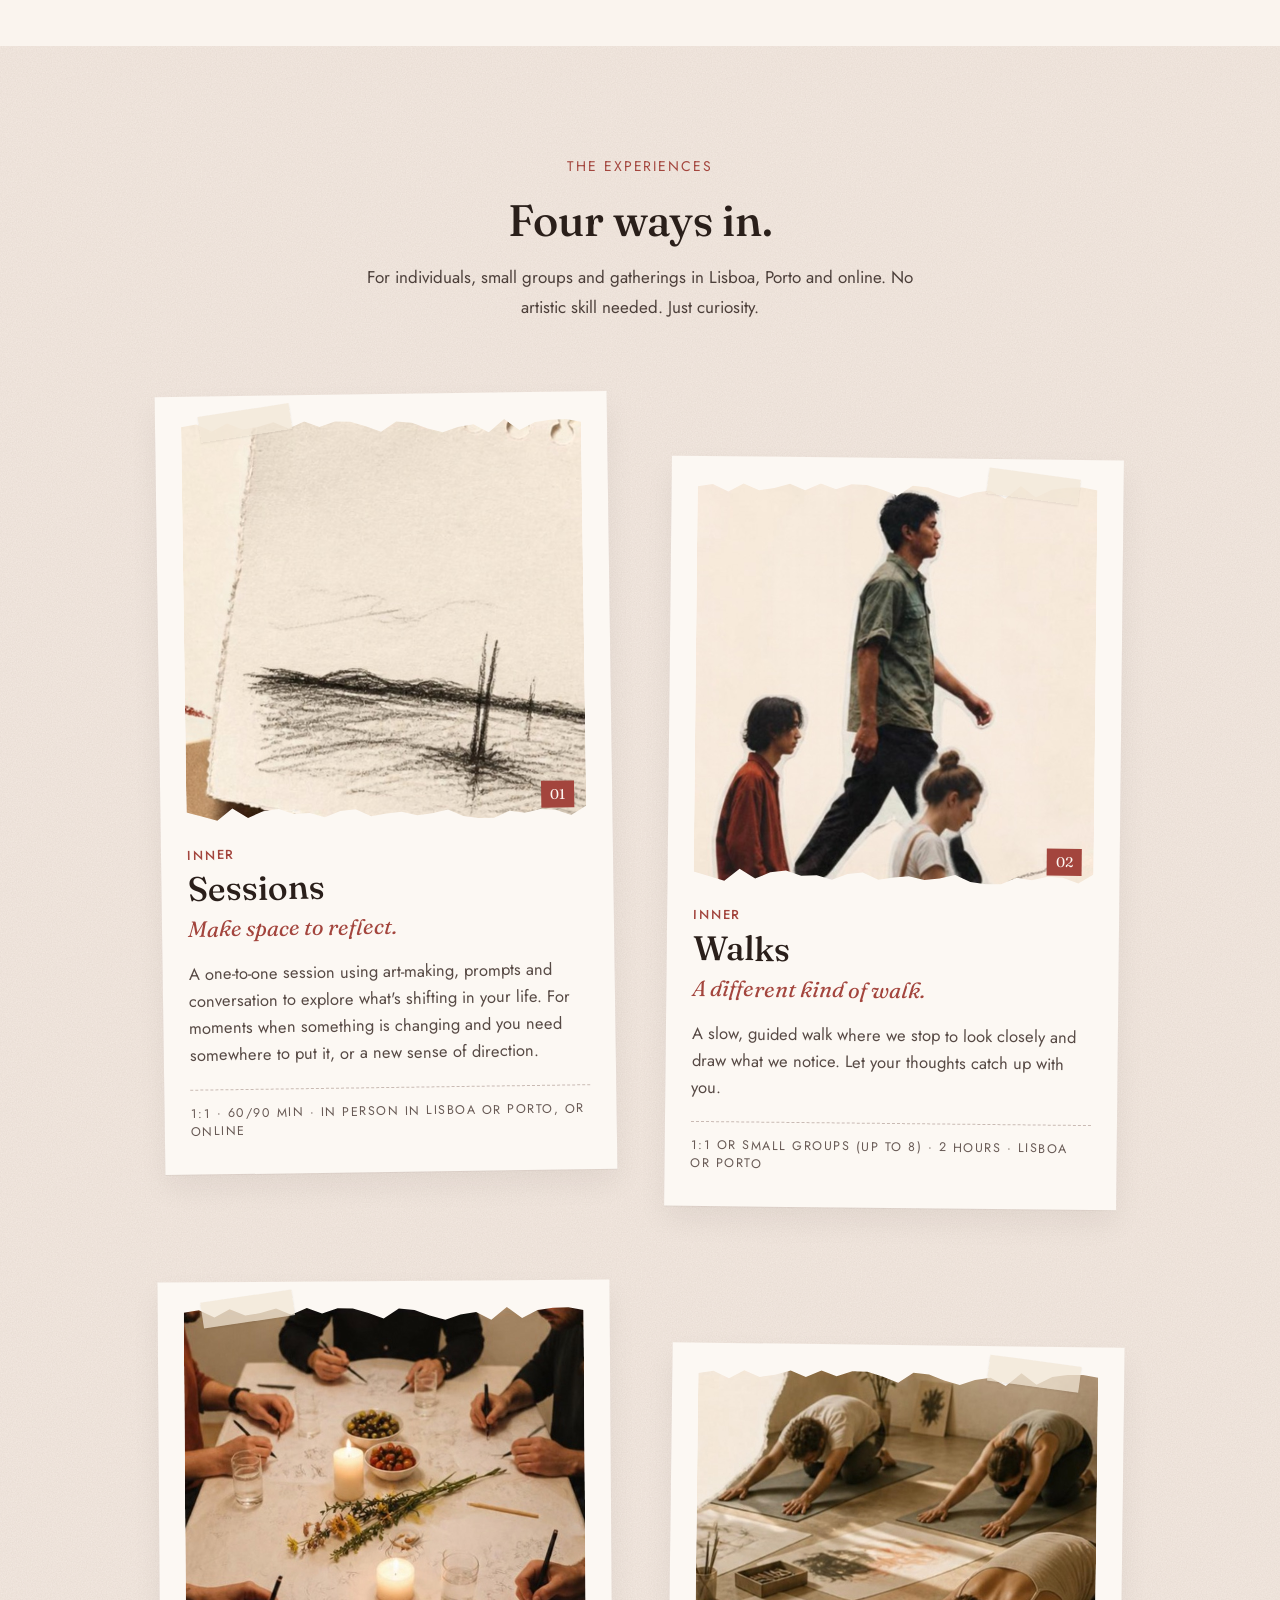
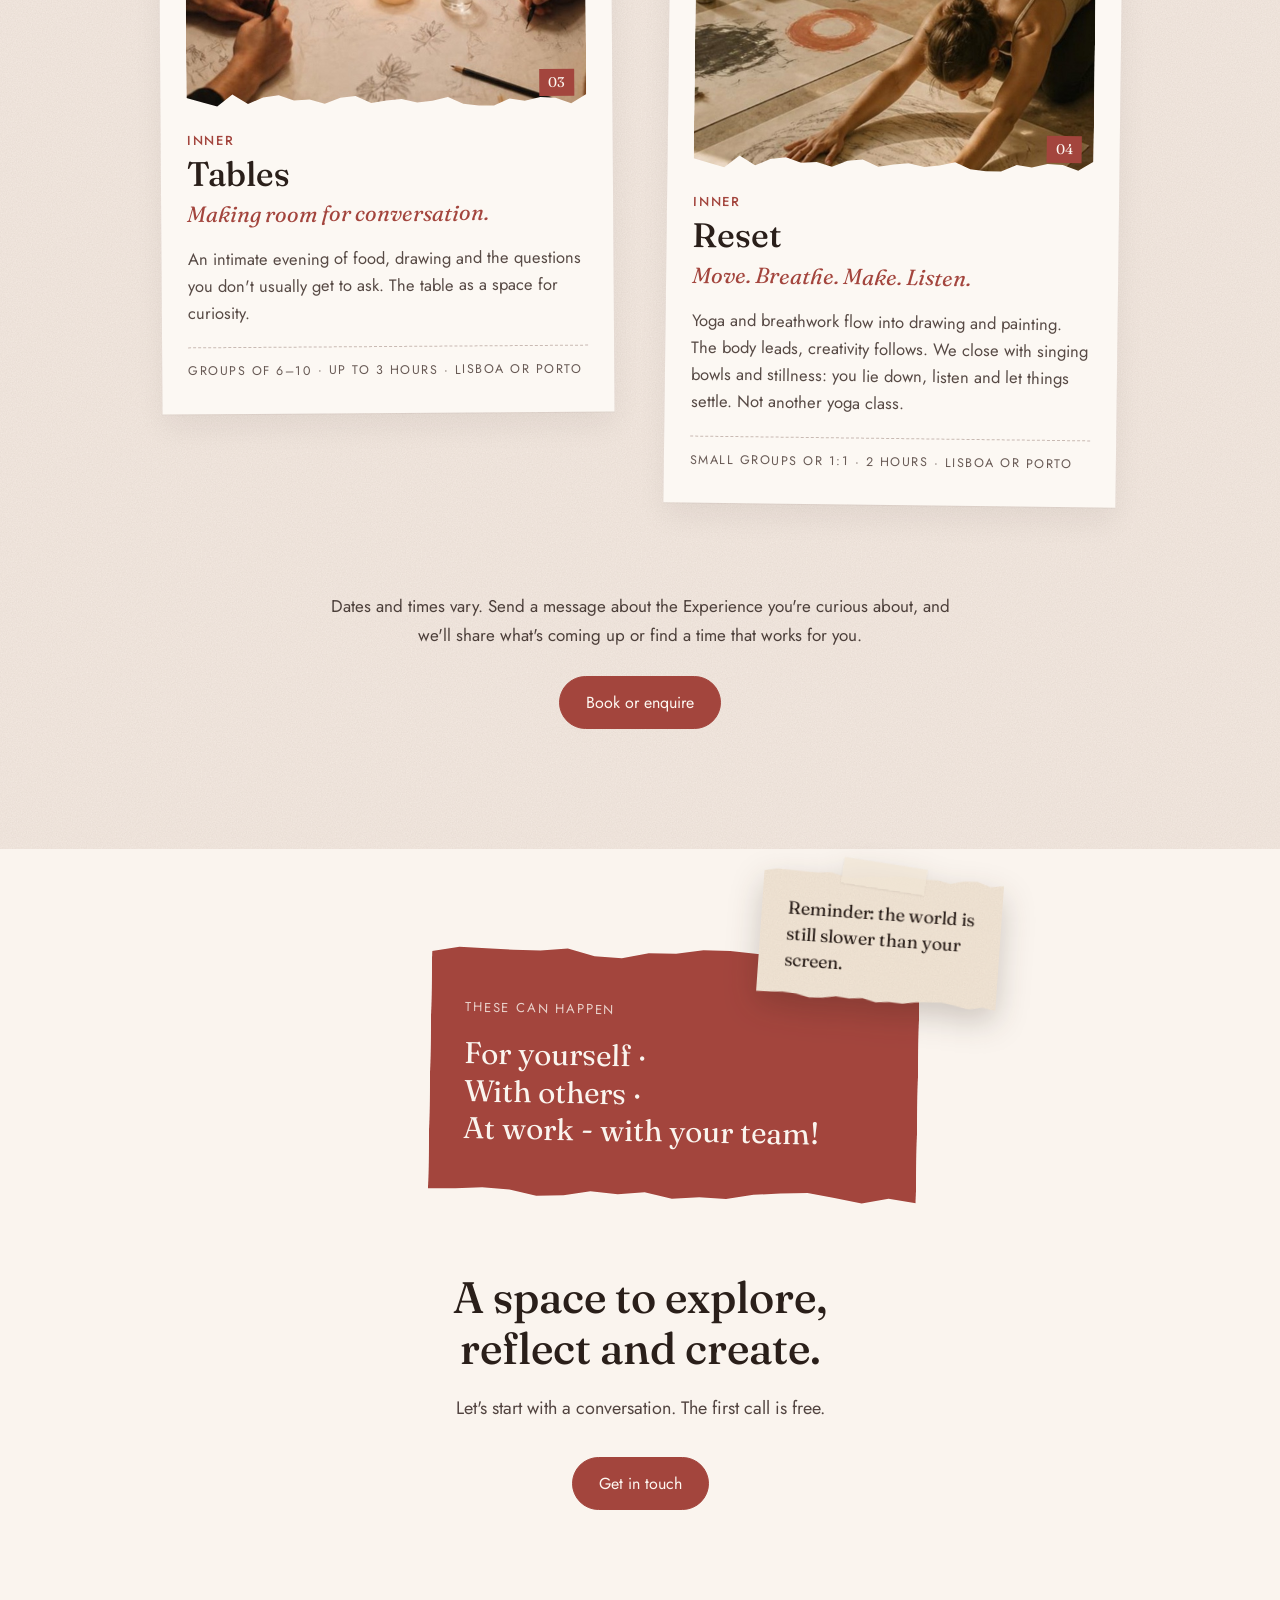
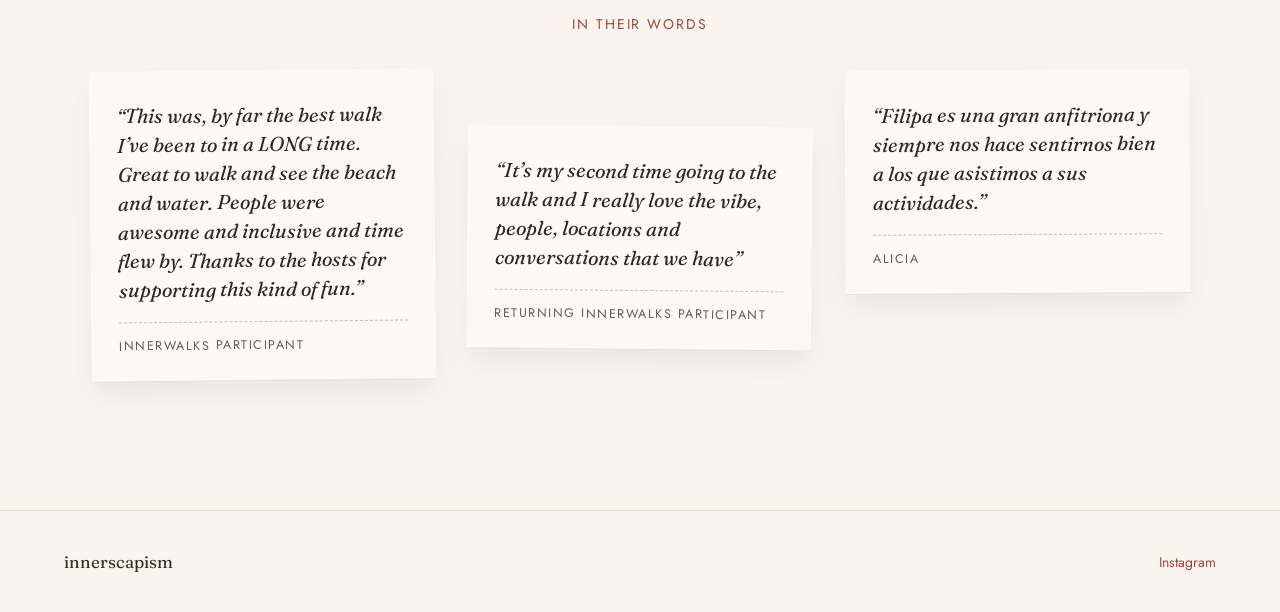
==== commit 2a42258b: "Remove the pink torn shape behind the Experiences intro Co-Authored-By: Claude Opus 5.5 <noreply@ant" ====
--- a/index.html
+++ b/index.html
@@ -32,12 +32,10 @@
   .hero-scrap .tape { top: -10px; left: 50%; transform: translateX(-50%) rotate(-6deg); }
   .badge-paper { background-color: oklch(93% 0.025 75); color: oklch(25% 0.02 40); padding: 26px 26px 24px; font-family: 'Fraunces', serif; font-size: 18px; line-height: 1.45; }
 
-  /* ---- Experiences intro: one spread on cream, with a torn rust paper behind ---- */
+  /* ---- Experiences intro: compass and text on cream ---- */
   .split { position: relative; z-index: 0; margin-top: -48px; padding: 150px 64px 170px; background-color: oklch(97% 0.01 70); }
   .strip { position: relative; z-index: 1; }
   .reconnect { position: relative; display: grid; grid-template-columns: 1fr 1fr; gap: 72px; align-items: center; max-width: 1040px; margin: 0 auto; }
-  .reconnect::before { content: ""; position: absolute; inset: -56px -48px -56px -40px; background: #a3453d; opacity: 0.14; transform: rotate(-1.2deg); pointer-events: none;
-    clip-path: polygon(0 3%, 8% 0, 22% 2%, 37% 0, 52% 3%, 68% 1%, 84% 2%, 100% 0, 98% 30%, 100% 62%, 97% 100%, 80% 97%, 61% 100%, 43% 97%, 24% 100%, 6% 98%, 0 100%, 2% 64%, 0 33%); }
   .reconnect-copy { position: relative; }
   .reconnect h2 { font-family: 'Fraunces', serif; font-weight: 500; font-size: 44px; line-height: 1.1; margin: 0 0 18px; }
   .half-copy { font-size: 18px; line-height: 1.7; color: oklch(38% 0.02 40); margin: 0 0 18px; }
@@ -87,7 +85,6 @@
     .section-pad { padding-left: 28px !important; padding-right: 28px !important; }
     .split { padding: 120px 28px 120px; }
     .reconnect { grid-template-columns: 1fr; gap: 40px; max-width: 560px; }
-    .reconnect::before { inset: -32px -16px -32px -12px; }
     .human-photo { justify-self: center; max-width: 420px; }
     .split-line { display: none; }
     .quotes-grid { grid-template-columns: 1fr; max-width: 520px; margin: 0 auto; }
@@ -163,7 +160,7 @@
     <svg class="scribble-under" viewBox="0 0 240 14" aria-hidden="true"><path d="M2 8 C40 2 80 12 120 6 S200 3 238 9" fill="none" stroke="oklch(97% 0.01 70)" stroke-width="1.6" stroke-linecap="round" opacity="0.7"/></svg>
   </div>
 
-  <!-- 3. EXPERIENCES INTRO: compass, torn rust paper, one loose line -->
+  <!-- 3. EXPERIENCES INTRO: compass and one loose line -->
   <section class="split" aria-labelledby="reconnect-title">
     <div class="reconnect">
       <div class="human-photo">
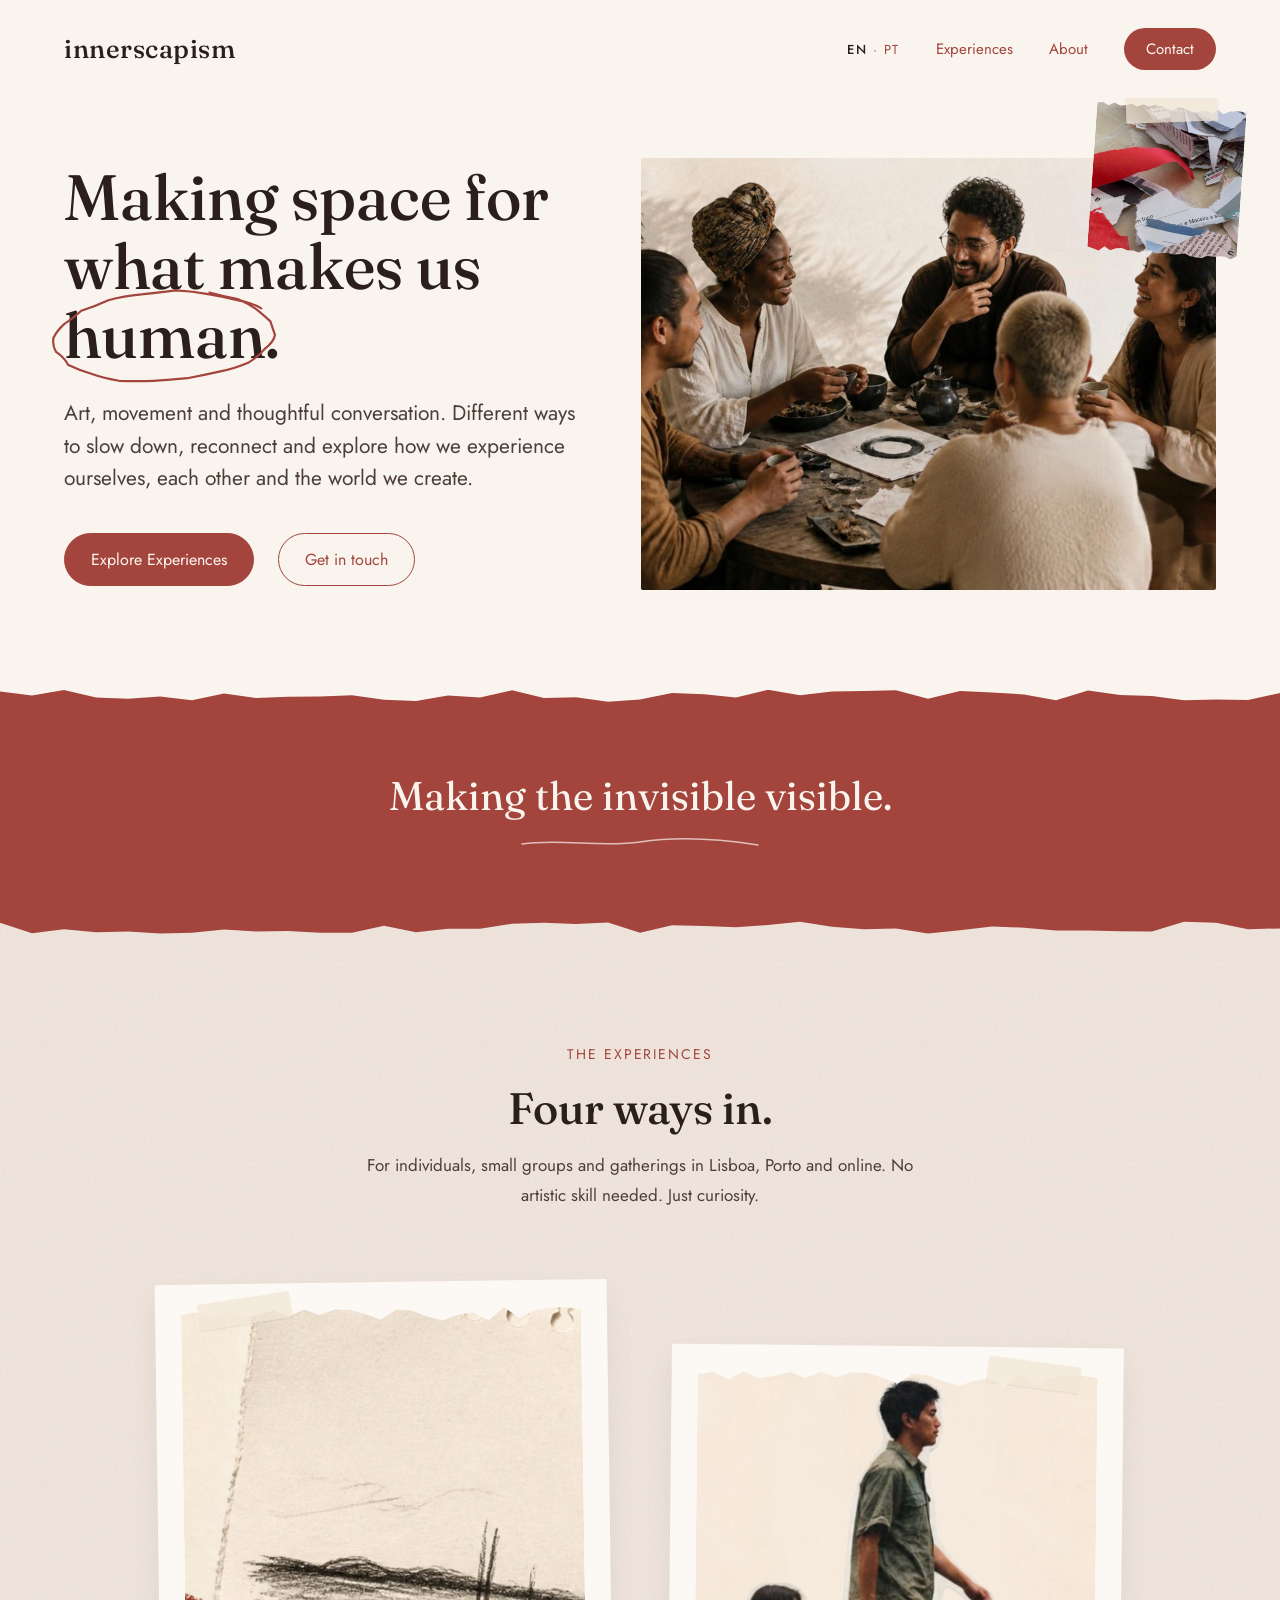
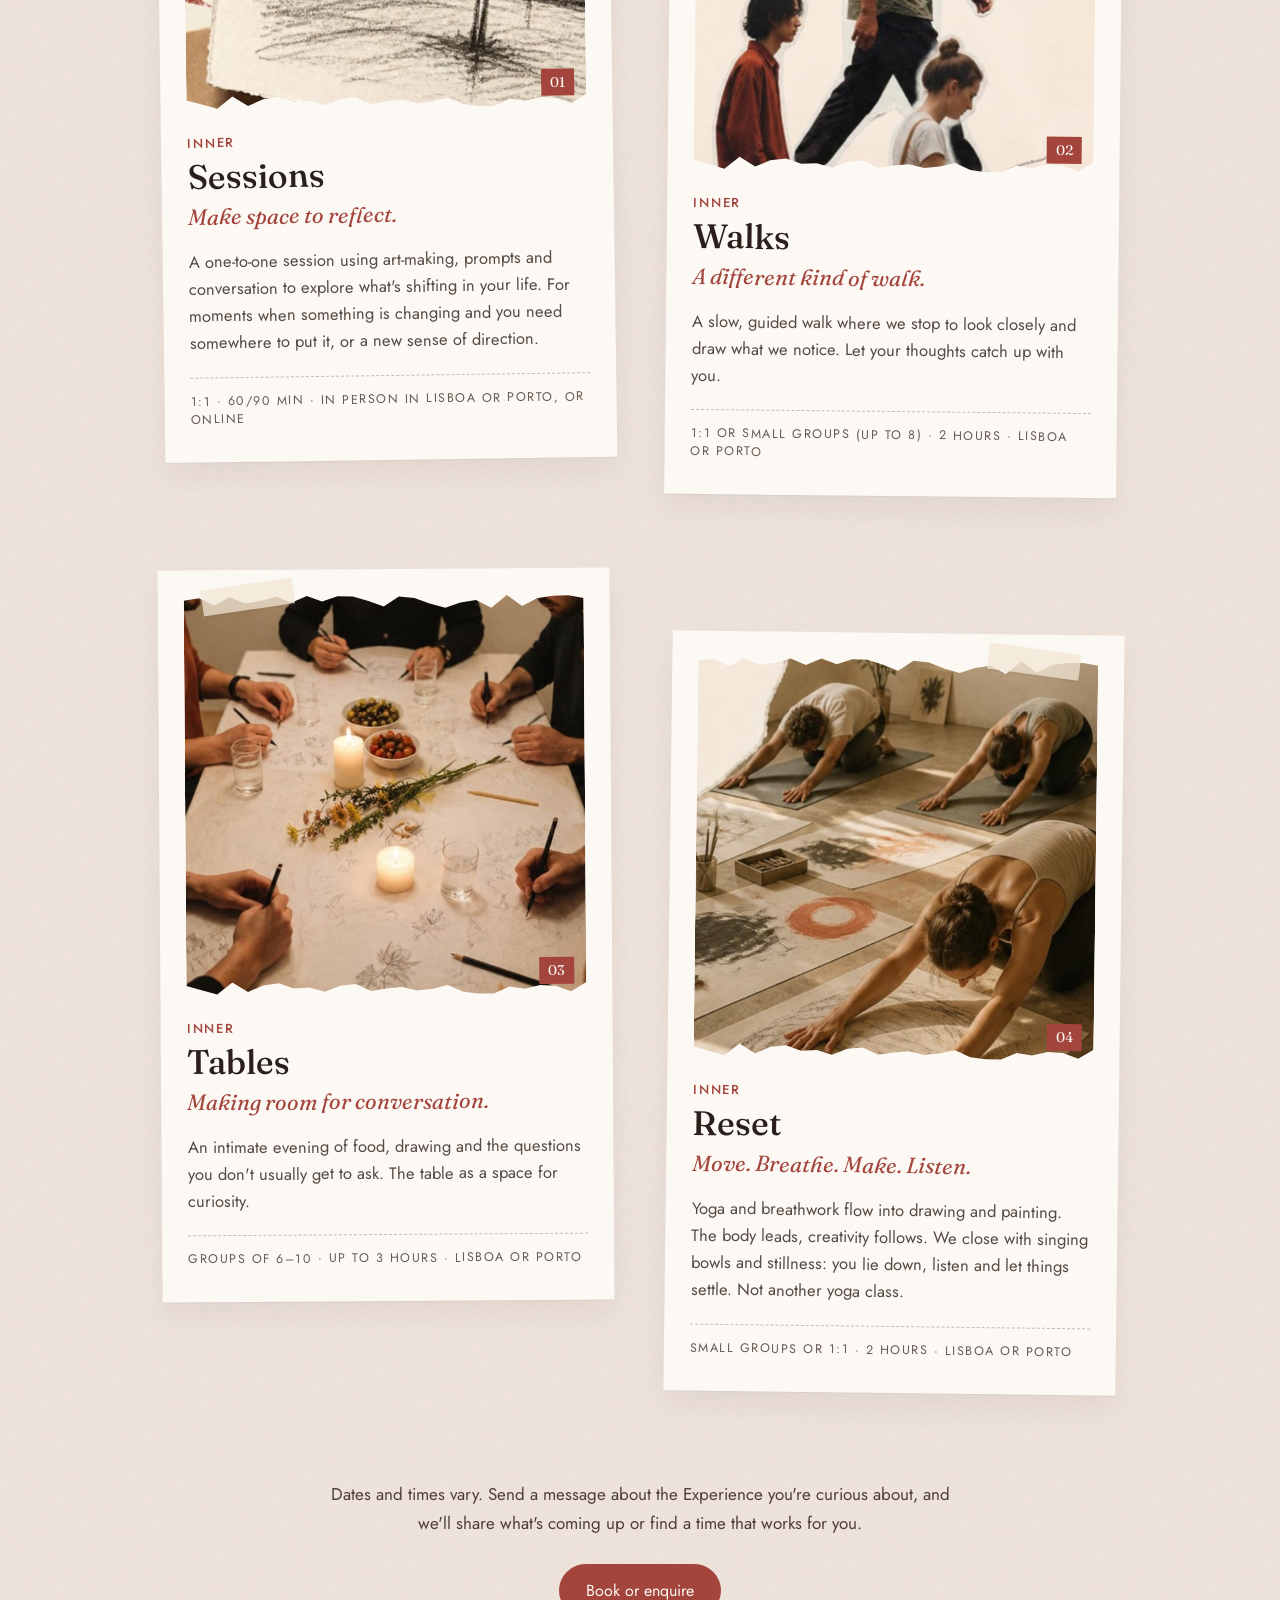
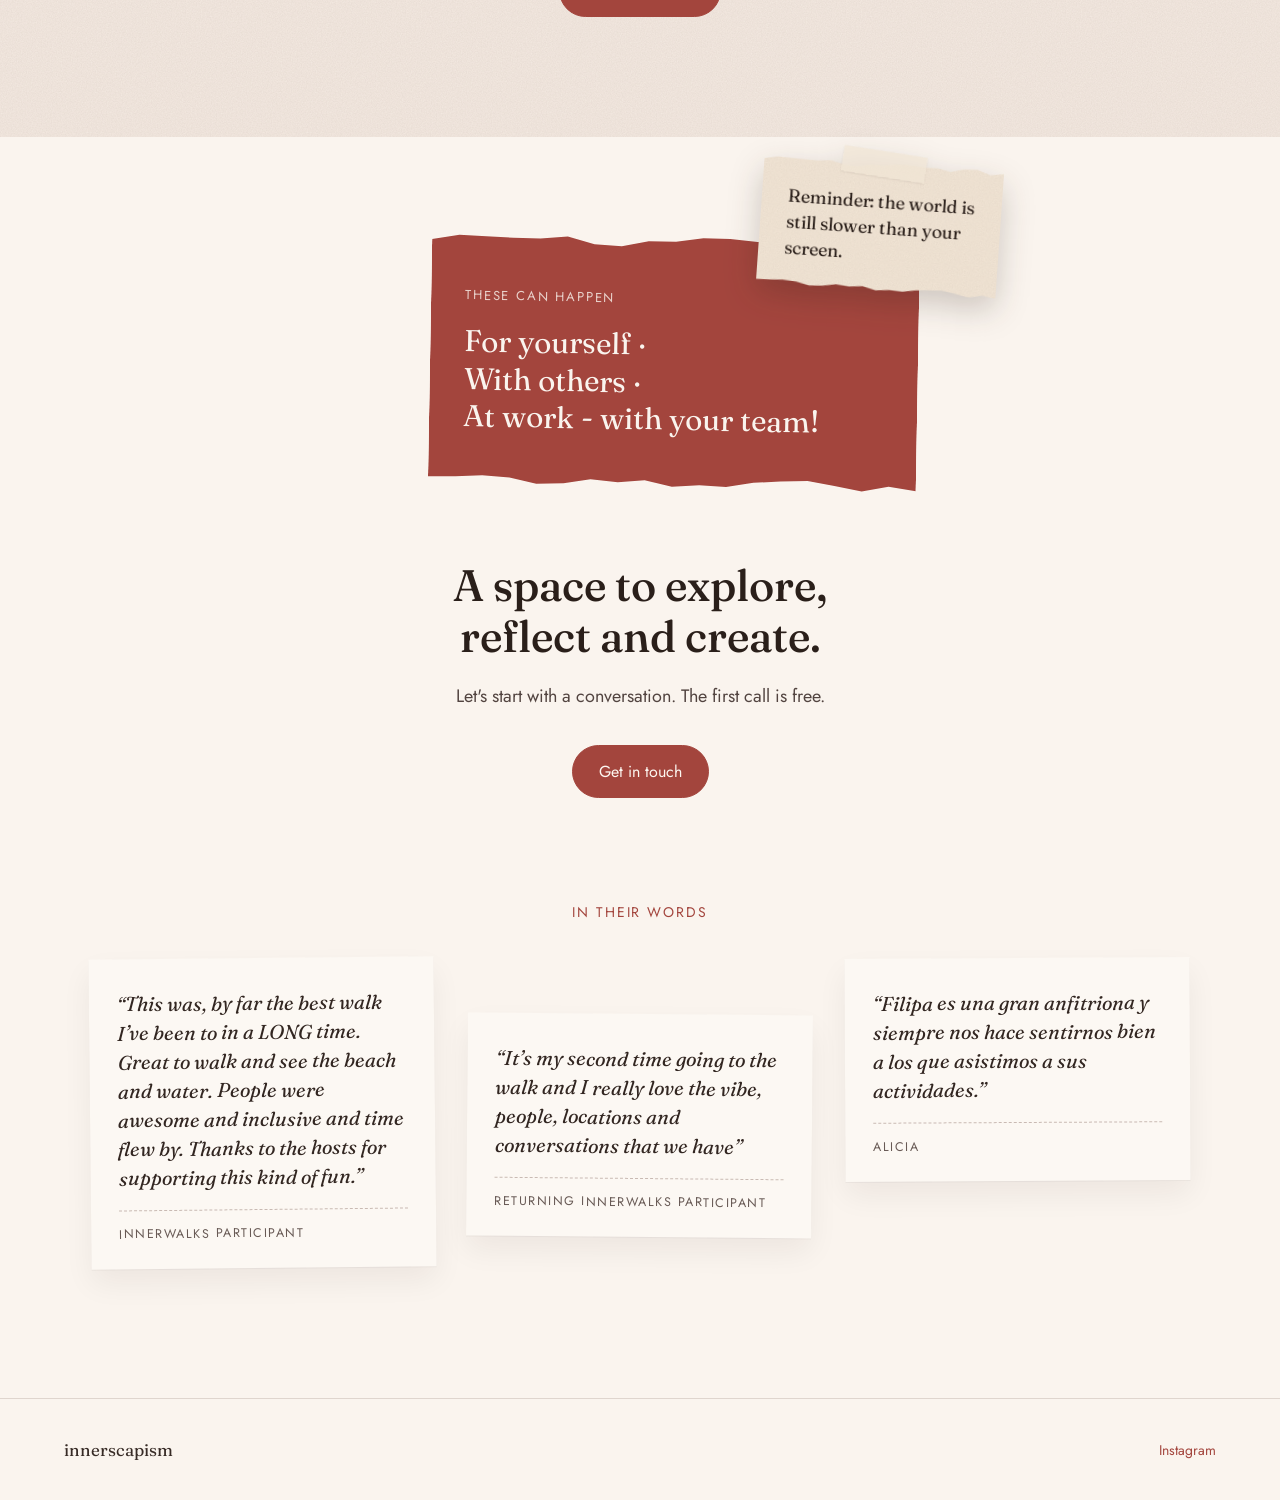
==== commit c9cadf60: "Remove the "Make space to reconnect" section from the homepage Co-Authored-By: Claude Opus 5.5 <nore" ====
--- a/index.html
+++ b/index.html
@@ -32,18 +32,9 @@
   .hero-scrap .tape { top: -10px; left: 50%; transform: translateX(-50%) rotate(-6deg); }
   .badge-paper { background-color: oklch(93% 0.025 75); color: oklch(25% 0.02 40); padding: 26px 26px 24px; font-family: 'Fraunces', serif; font-size: 18px; line-height: 1.45; }
 
-  /* ---- Experiences intro: compass and text on cream ---- */
-  .split { position: relative; z-index: 0; margin-top: -48px; padding: 150px 64px 170px; background-color: oklch(97% 0.01 70); }
+  /* ---- Experiences tuck under the rust band ---- */
   .strip { position: relative; z-index: 1; }
-  .reconnect { position: relative; display: grid; grid-template-columns: 1fr 1fr; gap: 72px; align-items: center; max-width: 1040px; margin: 0 auto; }
-  .reconnect-copy { position: relative; }
-  .reconnect h2 { font-family: 'Fraunces', serif; font-weight: 500; font-size: 44px; line-height: 1.1; margin: 0 0 18px; }
-  .half-copy { font-size: 18px; line-height: 1.7; color: oklch(38% 0.02 40); margin: 0 0 18px; }
-  .half-for { font-size: 12.5px; letter-spacing: 0.12em; text-transform: uppercase; color: oklch(48% 0.02 40); margin: 0 0 30px; }
-  .human-photo { position: relative; width: 100%; max-width: 440px; justify-self: end; transform: rotate(-3deg); filter: drop-shadow(0 14px 22px rgba(33, 25, 23, 0.14)); }
-  .human-photo img { display: block; width: 100%; aspect-ratio: 1 / 1; object-fit: cover; object-position: center 45%; }
-  .human-photo .tape { top: -12px; left: 38%; transform: rotate(-6deg); }
-  .split-line { position: absolute; left: 0; right: 0; bottom: 48px; width: 100%; height: 70px; pointer-events: none; }
+  #experiences { position: relative; z-index: 0; margin-top: -48px; padding-top: 158px !important; }
 
   /* ---- Experiences: four cards as a 2 x 2 grid on wide screens ---- */
   @media (min-width: 1001px) {
@@ -83,10 +74,6 @@
     .hero { grid-template-columns: 1fr !important; padding: 48px 28px 64px !important; gap: 48px !important; }
     .about { grid-template-columns: 1fr !important; padding: 72px 28px !important; gap: 36px !important; }
     .section-pad { padding-left: 28px !important; padding-right: 28px !important; }
-    .split { padding: 120px 28px 120px; }
-    .reconnect { grid-template-columns: 1fr; gap: 40px; max-width: 560px; }
-    .human-photo { justify-self: center; max-width: 420px; }
-    .split-line { display: none; }
     .quotes-grid { grid-template-columns: 1fr; max-width: 520px; margin: 0 auto; }
     .quotes .door:nth-child(n) { margin-top: 0 !important; }
   }
@@ -102,8 +89,7 @@
     .about { padding: 56px 18px !important; }
     .about-copy p { font-size: 16px !important; }
     .section-pad { padding: 72px 18px 80px !important; }
-    .split { padding: 100px 18px 96px; }
-    .reconnect h2 { font-size: 32px; }
+    #experiences { padding-top: 112px !important; }
     .quotes { margin-top: 72px; }
     .quote blockquote { font-size: 18px; }
     .exp-next { margin-top: 64px; }
@@ -160,27 +146,7 @@
     <svg class="scribble-under" viewBox="0 0 240 14" aria-hidden="true"><path d="M2 8 C40 2 80 12 120 6 S200 3 238 9" fill="none" stroke="oklch(97% 0.01 70)" stroke-width="1.6" stroke-linecap="round" opacity="0.7"/></svg>
   </div>
 
-  <!-- 3. EXPERIENCES INTRO: compass and one loose line -->
-  <section class="split" aria-labelledby="reconnect-title">
-    <div class="reconnect">
-      <div class="human-photo">
-        <span class="tape"></span>
-        <img width="1015" height="1100" class="torn" src="assets/images/compass-forest.jpg" alt="A hand holding up a hand-drawn paper compass in a sunlit forest" loading="lazy" decoding="async">
-      </div>
-      <div class="reconnect-copy">
-        <p class="kicker" style="margin-bottom: 12px;">Experiences</p>
-        <h2 id="reconnect-title">Make space to reconnect.</h2>
-        <p class="half-copy">Art, walking, yoga and shared tables, for slowing down and paying attention.</p>
-        <p class="half-for">For individuals, small groups and gatherings</p>
-        <a href="/#experiences" data-local="index.html#experiences" class="btn-primary">Explore Experiences</a>
-      </div>
-    </div>
-    <svg class="split-line" viewBox="0 0 1000 90" preserveAspectRatio="none" aria-hidden="true">
-      <path d="M0 52 C40 30 70 78 110 58 C150 38 120 14 160 22 C205 31 190 70 240 66 C290 62 300 30 345 40 C385 49 370 74 415 68 C450 63 470 40 520 44 C570 48 560 72 610 66 C660 60 650 28 700 32 C750 36 740 70 790 62 C840 54 850 30 900 38 C945 45 960 60 1000 52" fill="none" stroke="#a3453d" stroke-width="2" stroke-linecap="round" stroke-linejoin="round" vector-effect="non-scaling-stroke"/>
-    </svg>
-  </section>
-
-  <!-- 4. EXPERIENCES -->
+  <!-- 3. EXPERIENCES -->
   <section id="experiences" class="experiences paper section-pad" style="padding: 110px 64px 120px; background-color: oklch(94% 0.015 65); scroll-margin-top: 70px;" aria-labelledby="exp-title">
       <div style="text-align:center; margin: 0 auto 72px; max-width: 640px;">
       <p class="kicker">The Experiences</p>
@@ -247,7 +213,7 @@
 
   </section>
 
-  <!-- 5. CLOSING -->
+  <!-- 4. CLOSING -->
   <section id="contact" class="contact" style="padding: 10px 64px 130px; text-align:center;" aria-labelledby="closing-title">
     <div class="collage">
       <aside class="doors-note torn-note paper" aria-label="Where the Experiences happen">
